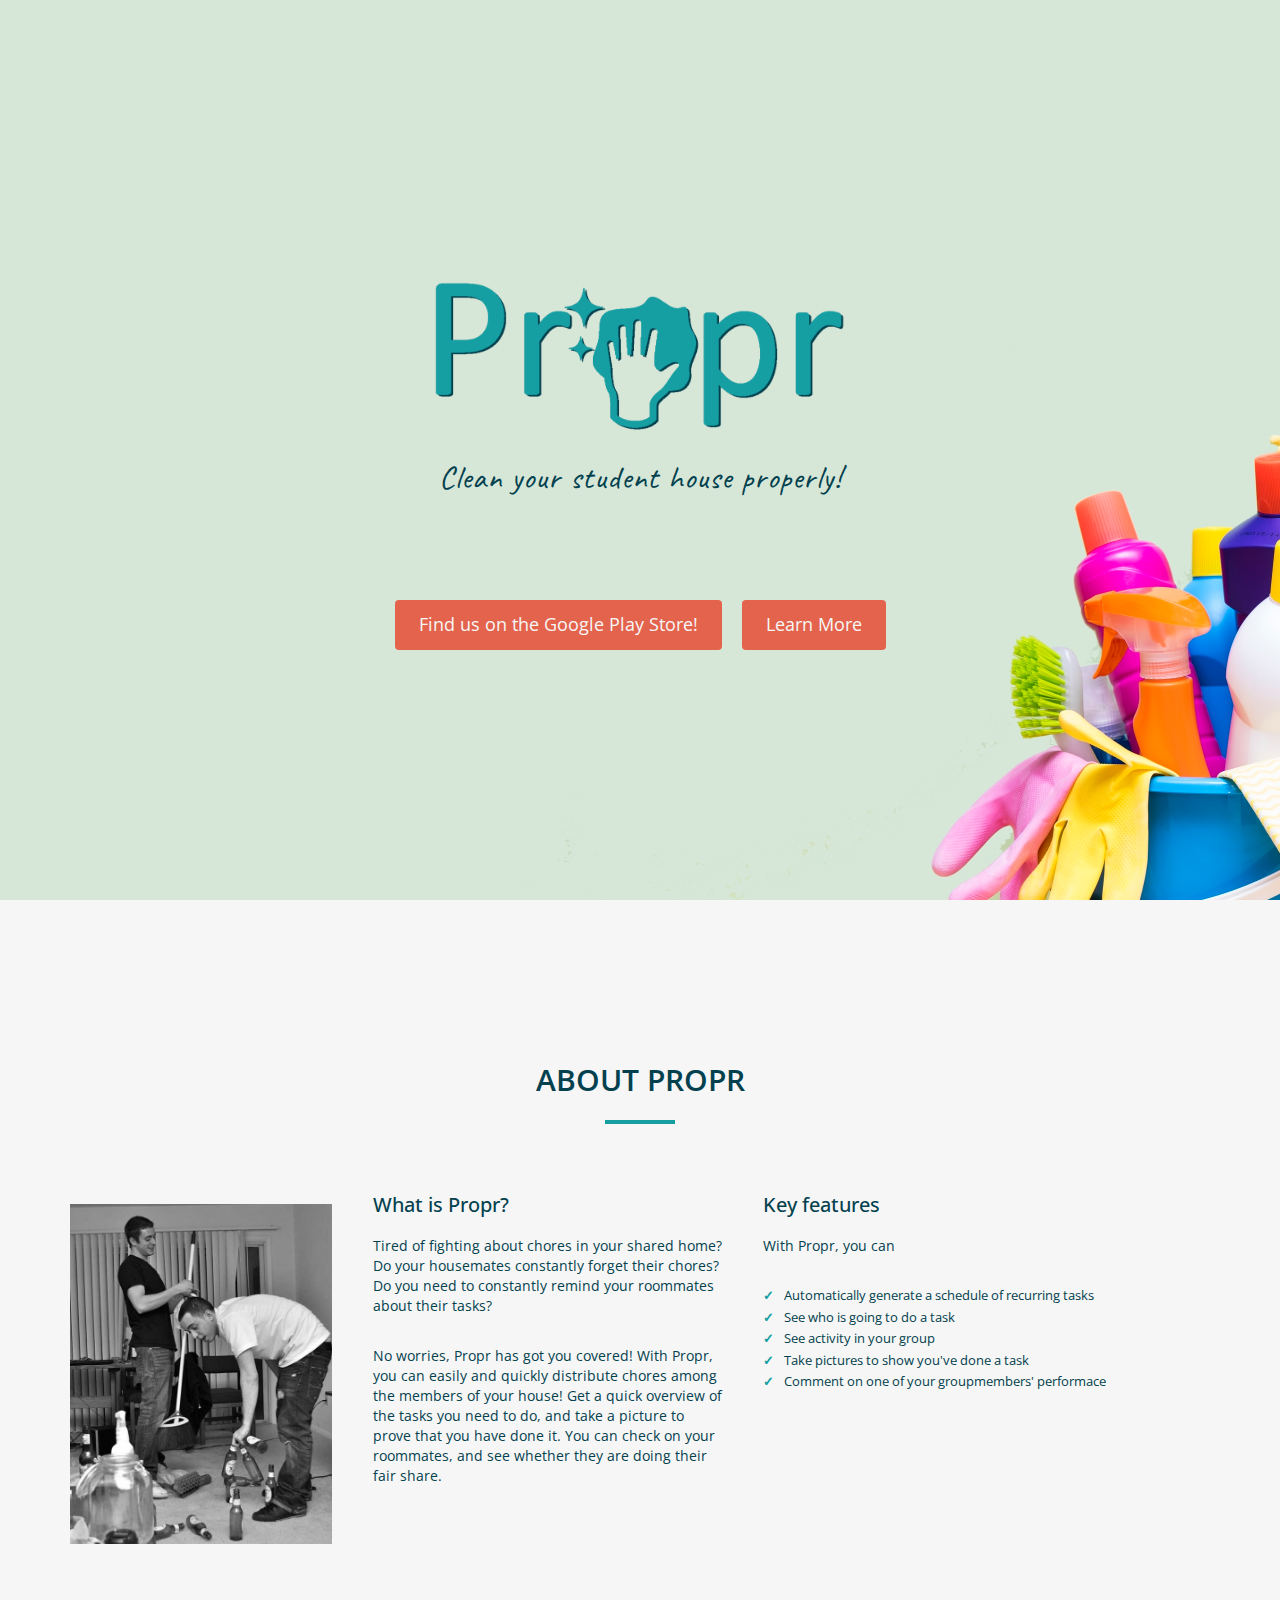
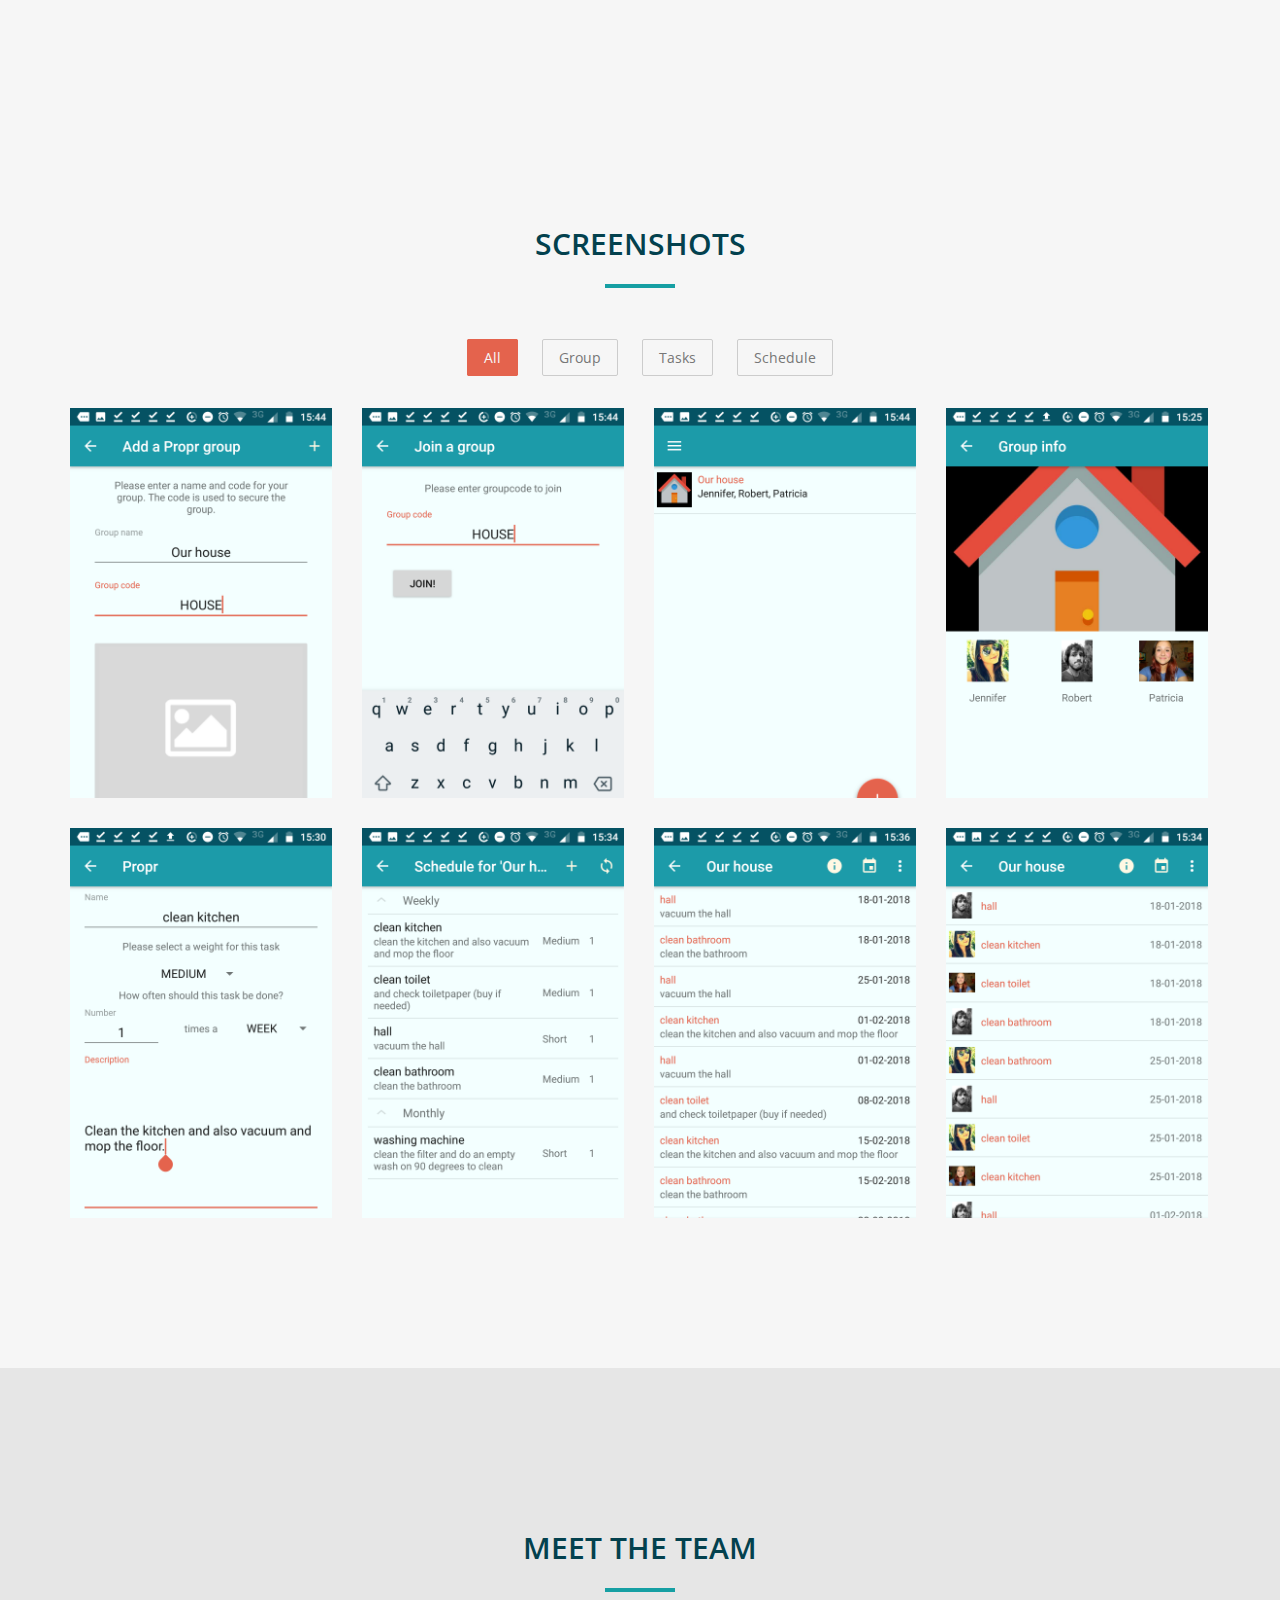
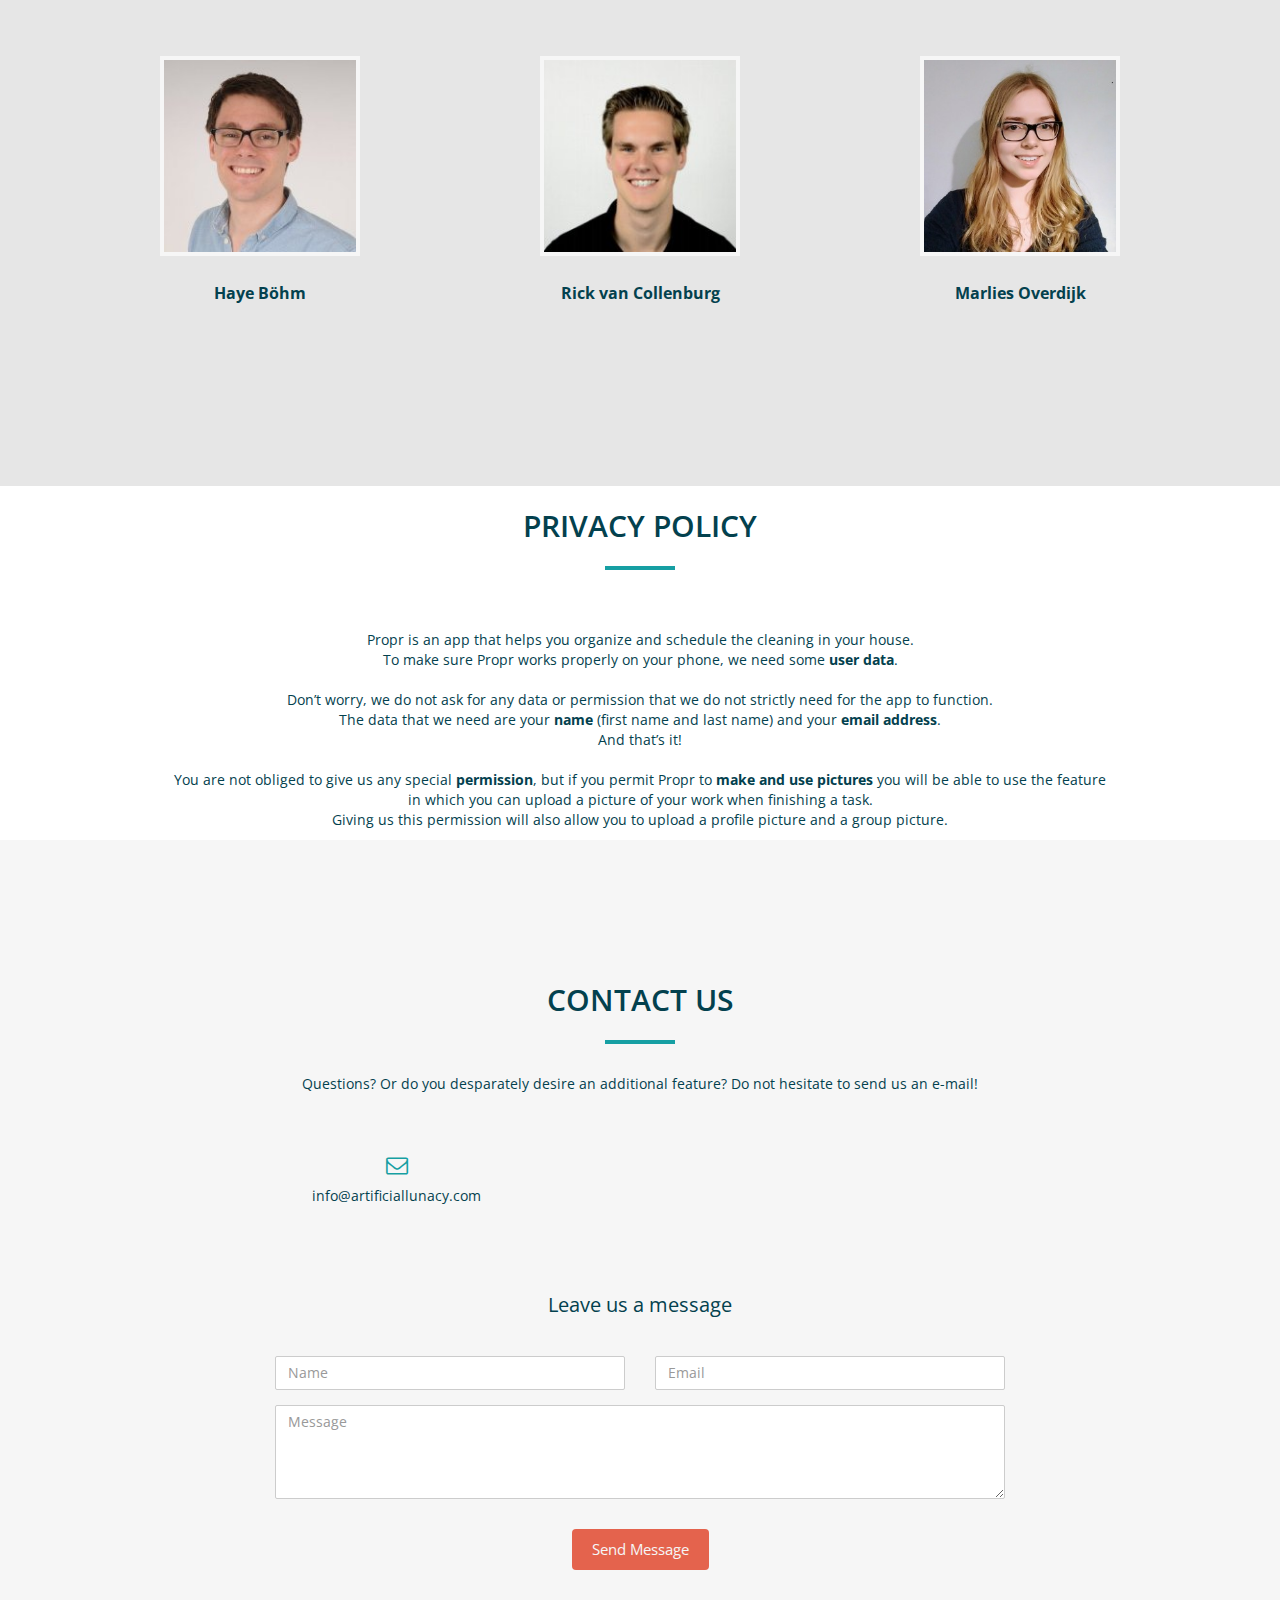
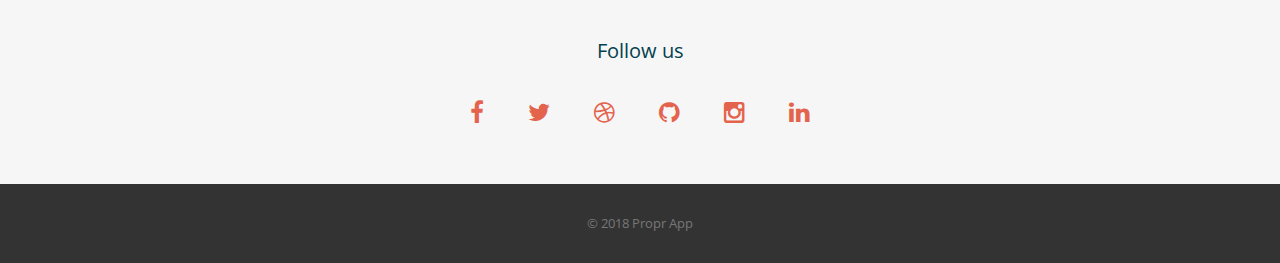
==== index.html @ c25690a9 "Fix button" ====
<!DOCTYPE html>
<html lang="en">
<head>
<meta charset="utf-8">
<meta name="viewport" content="width=device-width, initial-scale=1">
<title>Propr</title>
<meta name="description" content="">
<meta name="author" content="">

<!-- Bootstrap -->
<link rel="stylesheet" type="text/css"  href="css/bootstrap.css">
<link rel="stylesheet" type="text/css" href="fonts/font-awesome/css/font-awesome.css">

<!-- Stylesheet
    ================================================== -->
<link rel="stylesheet" type="text/css"  href="css/style.css">
<link rel="stylesheet" type="text/css" href="css/prettyPhoto.css">
<link href='https://fonts.googleapis.com/css?family=Caveat' rel='stylesheet'>
<link href='http://fonts.googleapis.com/css?family=Open+Sans:400,700,800,600,300' rel='stylesheet' type='text/css'>
<script type="text/javascript" src="js/modernizr.custom.js"></script>
    <link rel="icon" href="img/icon.png">

<!-- HTML5 shim and Respond.js for IE8 support of HTML5 elements and media queries -->
<!-- WARNING: Respond.js doesn't work if you view the page via file:// -->
<!--[if lt IE 9]>
      <script src="https://oss.maxcdn.com/html5shiv/3.7.2/html5shiv.min.js"></script>
      <script src="https://oss.maxcdn.com/respond/1.4.2/respond.min.js"></script>
    <![endif]-->
</head>
<body id="page-top" data-spy="scroll" data-target=".navbar-fixed-top">
<div id="preloader">
  <div id="status"> <img src="img/preloader.gif" height="64" width="64" alt=""> </div>
</div>
<!-- Navigation -->
<nav class="navbar navbar-custom navbar-fixed-top" role="navigation">
  <div class="container">
    <div class="navbar-header">
      <button type="button" class="navbar-toggle" data-toggle="collapse" data-target=".navbar-main-collapse"> <i class="fa fa-bars"></i> </button>
      <a class="navbar-brand page-scroll" href="#page-top"> <i class="fa fa-paper-plane-o"></i> Propr</a> </div>

    <!-- Collect the nav links, forms, and other content for toggling -->
    <div class="collapse navbar-collapse navbar-right navbar-main-collapse">
      <ul class="nav navbar-nav">
        <!-- Hidden li included to remove active class from about link when scrolled up past about section -->
        <li class="hidden"> <a href="#page-top"></a> </li>
        <li> <a class="page-scroll" href="#about">About</a> </li>
        <li> <a class="page-scroll" href="#services">Features</a> </li>
        <li> <a class="page-scroll" href="#works">Screenshots</a> </li>
        <li> <a class="page-scroll" href="#team">Team</a> </li>
        <li> <a class="page-scroll" href="#testimonials">Privacy Policy</a> </li>
        <li> <a class="page-scroll" href="#contact">Contact</a> </li>
      </ul>
    </div>
    <!-- /.navbar-collapse -->
  </div>
  <!-- /.container -->
</nav>

<!-- Header -->
<div id="intro">
  <div class="intro-body">
    <div class="container">
      <div class="logo"><img src="img/logo.png" class="img-responsive"></div>
      <div class="row">
        <div class="col-md-10 col-md-offset-1">
        <!--<h1>We are <span class="brand-heading">Propr</span></h1> -->
          <p class="intro-text">Clean your student house properly!</p>
          <a href="https://play.google.com/store/apps/details?id=giphouse.nl.proprapp" class="btn btn-default">Find us on the Google Play Store!</a>
          <a href="#about" class="btn btn-default page-scroll">Learn More</a> 
          </div>
      </div>
    </div>
  </div>
</div>
<!-- About Section -->
<div id="about">
  <div class="container">
    <div class="section-title text-center center">
      <h2>About Propr</h2>
      <hr>
    </div>
    <div class="row">
      <div class="col-md-3"><img src="img/about.png" class="img-responsive"></div>
      <div class="col-md-4">
        <div class="about-text">
          <h4>What is Propr?</h4>
          <p>Tired of fighting about chores in your shared home? Do your housemates constantly forget their chores?  Do you need to constantly remind your roommates about their tasks?
          <p>No worries, Propr has got you covered! With Propr, you can easily and quickly distribute chores among the members of your house! Get a quick overview of the tasks you need to do, and take a picture to prove that you have done it.  You can check on your roommates, and see whether they are doing their fair share.</p></p>
        </div>
      </div>
      <div class="col-md-4">
        <div class="about-text">
          <h4>Key features</h4>
          <p>With Propr, you can</p>
          <ul>
            <li>Automatically generate a schedule of recurring tasks</li>
            <li>See who is going to do a task</li>
            <li>See activity in your group</li>
            <li>Take pictures to show you've done a task</li>
            <li>Comment on one of your groupmembers' performace</li>
          </ul>
        </div>
      </div>
    </div>
  </div>
</div>

<!-- Services Section -->
<!--div id="services" class="text-center">
  <div class="container">
    <div class="section-title center">
      <h2>Features</h2>
      <hr>
    </div>
    <div class="space"></div>
  </div>
</div-->

<!-- Portfolio Section -->
<div id="works">
  <div class="container"> <!-- Container -->
    <div class="section-title text-center center">
      <h2>Screenshots</h2>
      <hr>
      <div class="clearfix"></div>
    </div>
    <div class="categories">
      <ul class="cat">
        <li>
          <ol class="type">
            <li><a href="#" data-filter="*" class="active">All</a></li>
            <li><a href="#" data-filter=".group">Group</a></li>
            <li><a href="#" data-filter=".tasks">Tasks</a></li>
            <li><a href="#" data-filter=".schedule">Schedule</a></li>
          </ol>
        </li>
      </ul>
      <div class="clearfix"></div>
    </div>
    <div class="row">
      <div class="portfolio-items">
        <div class="col-xs-6 col-sm-6 col-md-3 col-lg-3 group">
          <div class="portfolio-item">
            <div class="hover-bg"> <a href="img/screenshots/screenshot_addgroup.png" title="Add group" rel="prettyPhoto">
              <div class="hover-text">
                <h4>Add group</h4>
                <p>With the code you can invite others to join.</p>
              </div>
              <img src="img/screenshots/screenshot_addgroup.png" class="img-responsive" alt="Add group"> </a> </div>
          </div>
        </div>

        <div class="col-xs-6 col-sm-6 col-md-3 col-lg-3 group">
          <div class="portfolio-item">
            <div class="hover-bg"> <a href="img/screenshots/screenshot_joingroup.png" title="Join group" rel="prettyPhoto">
              <div class="hover-text">
                <h4>Join group</h4>
                <p>Join a group by filling in the proper code.</p>
              </div>
              <img src="img/screenshots/screenshot_joingroup.png" class="img-responsive" alt="Join group"> </a> </div>
          </div>
        </div>

        <div class="col-xs-6 col-sm-6 col-md-3 col-lg-3 group">
          <div class="portfolio-item">
            <div class="hover-bg"> <a href="img/screenshots/screenshot_groups.png" title="My groups" rel="prettyPhoto">
              <div class="hover-text">
                <h4>My groups</h4>
                <p>An overview of the groups you are in. </p>
              </div>
              <img src="img/screenshots/screenshot_groups.png" class="img-responsive" alt="Project Title"> </a> </div>
          </div>
        </div>

        <div class="col-xs-6 col-sm-6 col-md-3 col-lg-3 group">
          <div class="portfolio-item">
            <div class="hover-bg"> <a href="img/screenshots/screenshot_groupinfo.png" title="Group info" rel="prettyPhoto">
              <div class="hover-text">
                <h4>Group info</h4>
                <p>An overview of the group members.</p>
              </div>
              <img src="img/screenshots/screenshot_groupinfo.png" class="img-responsive" alt="Project Title"> </a> </div>
          </div>
        </div>

        <div class="col-xs-6 col-sm-6 col-md-3 col-lg-3 tasks">
          <div class="portfolio-item">
            <div class="hover-bg"> <a href="img/screenshots/screenshot_addtask.png" title="Add tasks" rel="prettyPhoto">
              <div class="hover-text">
                <h4>Add tasks</h4>
                <p>Add tasks to the group</p>
              </div>
              <img src="img/screenshots/screenshot_addtask.png" class="img-responsive" alt="Add tasks"> </a> </div>
          </div>
        </div>

        <div class="col-xs-6 col-sm-6 col-md-3 col-lg-3 tasks">
          <div class="portfolio-item">
            <div class="hover-bg"> <a href="img/screenshots/screenshot_taskdefinitions.png" title="Task definitions" rel="prettyPhoto">
              <div class="hover-text">
                <h4>Task definitions</h4>
                <p>An overview of the tasks mapped by frequency.</p>
              </div>
              <img src="img/screenshots/screenshot_taskdefinitions.png" class="img-responsive" alt="Task definitions"> </a> </div>
          </div>
        </div>

        <div class="col-xs-6 col-sm-6 col-md-3 col-lg-3 schedule">
          <div class="portfolio-item">
            <div class="hover-bg"> <a href="img/screenshots/screenshot_myschedule.png" title="My tasks" rel="prettyPhoto">
              <div class="hover-text">
                <h4>My tasks</h4>
                <p>An overview of the tasks scheduled for you.</p>
              </div>
              <img src="img/screenshots/screenshot_myschedule.png" class="img-responsive" alt="My tasks"> </a> </div>
          </div>
        </div>

        <div class="col-xs-6 col-sm-6 col-md-3 col-lg-3 schedule">
          <div class="portfolio-item">
            <div class="hover-bg"> <a href="img/screenshots/screenshot_schedule.png" title="Schedule" rel="prettyPhoto">
              <div class="hover-text">
                <h4>Schedule</h4>
                <p>All tasks scheduled for this group.</p>
              </div>
              <img src="img/screenshots/screenshot_schedule.png" class="img-responsive" alt="Schedule"> </a> </div>
          </div>
        </div>
      </div>
    </div>
  </div>
</div>
<!-- Team Section -->
<div id="team" class="text-center">
  <div class="container">
    <div class="section-title center">
      <h2>Meet the team</h2>
      <hr>
    </div>
    <div id="row">
      <div class="col-xs-7 col-md-4 col-sm-7">
        <div class="thumbnail"> <img src="img/team/haye.jpg" alt="..." class="img-thumbnail team-img">
          <div class="caption">
            <h3>Haye Böhm</h3>
          </div>
        </div>
      </div>
      <div class="col-xs-7 col-md-4 col-sm-7">
        <div class="thumbnail"> <img src="img/team/rick.jpg" alt="..." class="img-thumbnail team-img">
          <div class="caption">
            <h3>Rick van Collenburg</h3>
          </div>
        </div>
      </div>
      <div class="col-xs-7 col-md-4 col-sm-7">
        <div class="thumbnail"> <img src="img/team/marlies.jpg" alt="..." class="img-thumbnail team-img">
          <div class="caption">
            <h3>Marlies Overdijk</h3>
          </div>
        </div>
      </div>
    </div>
  </div>
</div>
<!-- Testimonials Section -->
<div id="privacy_statement" class="text-center">
  <div class="container">
    <div class="section-title center">
      <h2>Privacy Policy</h2>
      <hr>
    </div>
    <div class="row">
      <div class="col-md-10 col-md-offset-1">
        <div class="row testimonials">
          <div class="col-sm-12">
            <p>Propr is an app that helps you organize and schedule the cleaning in your house.<br>
            To make sure Propr works properly on your phone, we need some <b>user data</b>.<br>
            <br>
            Don’t worry, we do not ask for any data or permission that we do not strictly need for the app to function.<br>
            The data that we need are your <b>name</b> (first name and last name) and your <b>email address</b>.<br>
            And that’s it!<br>
            <br>
            You are not obliged to give us any special <b>permission</b>, but if you permit Propr to <b>make and use pictures</b> you will be able to use the feature in which you can upload a picture of your work when finishing a task.<br>
            Giving us this permission will also allow you to upload a profile picture and a group picture.
            </p>
          </div>
        </div>
      </div>
    </div>
  </div>
</div>

<!-- Contact Section -->
<div id="contact" class="text-center">
  <div class="container">
    <div class="section-title center">
      <h2>Contact us</h2>
      <hr>
      <p>Questions? Or do you desparately desire an additional feature? Do not hesitate to send us an e-mail!</p>
    </div>
    <div class="col-md-8 col-md-offset-2">
      <!--div class="col-md-4">
        <div class="contact-item"> <i class="fa fa-map-marker fa-2x"></i>
          <p>4321 California St,<br>
            San Francisco, CA 12345</p>
        </div>
      </div-->
      <div class="col-md-4">
        <div class="contact-item"> <i class="fa fa-envelope-o fa-2x"></i>
          <p>info@artificiallunacy.com</p>
        </div>
      </div>
      <!--div class="col-md-4">
        <div class="contact-item"> <i class="fa fa-phone fa-2x"></i>
          <p> +1 123 456 1234<br>
            +1 321 456 1234</p>
        </div>
      </div-->
      <div class="clearfix"></div>
    </div>
    <div class="col-md-8 col-md-offset-2">
      <h3>Leave us a message</h3>
      <form name="sentMessage" id="contactForm" novalidate>
        <div class="row">
          <div class="col-md-6">
            <div class="form-group">
              <input type="text" id="name" class="form-control" placeholder="Name" required="required">
              <p class="help-block text-danger"></p>
            </div>
          </div>
          <div class="col-md-6">
            <div class="form-group">
              <input type="email" id="email" class="form-control" placeholder="Email" required="required">
              <p class="help-block text-danger"></p>
            </div>
          </div>
        </div>
        <div class="form-group">
          <textarea name="message" id="message" class="form-control" rows="4" placeholder="Message" required></textarea>
          <p class="help-block text-danger"></p>
        </div>
        <div id="success"></div>
        <button type="submit" class="btn btn-default">Send Message</button>
      </form>
      <div class="social">
        <h3>Follow us</h3>
        <ul>
          <li><a href="#"><i class="fa fa-facebook"></i></a></li>
          <li><a href="#"><i class="fa fa-twitter"></i></a></li>
          <li><a href="#"><i class="fa fa-dribbble"></i></a></li>
          <li><a href="#"><i class="fa fa-github"></i></a></li>
          <li><a href="#"><i class="fa fa-instagram"></i></a></li>
          <li><a href="#"><i class="fa fa-linkedin"></i></a></li>
        </ul>
      </div>
    </div>
  </div>
</div>
<div id="footer">
  <div class="container">
    <p>&copy; 2018 Propr App</p>
  </div>
</div>

<!-- jQuery (necessary for Bootstrap's JavaScript plugins) -->
<script type="text/javascript" src="js/jquery.1.11.1.js"></script>
<!-- Include all compiled plugins (below), or include individual files as needed -->
<script type="text/javascript" src="js/bootstrap.js"></script>
<script type="text/javascript" src="js/SmoothScroll.js"></script>
<script type="text/javascript" src="js/jquery.prettyPhoto.js"></script>
<script type="text/javascript" src="js/jquery.isotope.js"></script>
<script type="text/javascript" src="js/jquery.parallax.js"></script>
<script type="text/javascript" src="js/jqBootstrapValidation.js"></script>
<script type="text/javascript" src="js/contact_me.js"></script>

<!-- Javascripts
    ================================================== -->
<script type="text/javascript" src="js/main.js"></script>
</body>
</html>
---- css/style.css ----
body, html {
	font-family: 'Open Sans', sans-serif;
	text-rendering: optimizeLegibility !important;
	-webkit-font-smoothing: antialiased !important;
	color: #03414E;
	width: 100% !important;
	height: 100% !important;
}
h1 {
	font-weight: 700;
}
h1 strong {
	font-weight: 900;
}
h2 {
	text-transform: uppercase;
	line-height: 20px;
	font-weight: 600;
	margin: 0;
	color: #03414E;
}
h3 {
	font-size: 16px;
	font-weight: 700;
	color: #03414E;
}
h4 {
	font-weight: 500;
	color: #03414E;
}
h5 {
	text-transform: uppercase;
	font-weight: 700;
	line-height: 20px;
}
p {
	font-size: 14px;
}
p.bold {
	font-weight: bold;
	color:  #E75926;
}
a {
	color: #754747;
}
a:hover, a:focus {
	text-decoration: none;
	color: #F4D03F;
}
ul, ol {
	list-style: none;
}
.clearfix:after {
	visibility: hidden;
	display: block;
	font-size: 0;
	content: " ";
	clear: both;
	height: 0;
}
.clearfix {
	display: inline-block;
}
* html .clearfix {
	height: 1%;
}
.clearfix {
	display: block;
}
.logo{
	margin: auto;
	width: 40%;
}
#preloader {
	position: fixed;
	top: 0;
	left: 0;
	right: 0;
	bottom: 0;
	background: #ddd;
	z-index: 99999;
	height: 100%;
}
#status {
	position: absolute;
	left: 50%;
	top: 50%;
	width: 64px;
	height: 64px;
	margin: -32px 0 0 -32px;
	padding: 0;
}
ul, ol {
	padding: 0;
	webkit-padding: 0;
	moz-padding: 0;
}
hr {
	height: 4px;
	width: 70px;
	text-align: center;
	position: relative;
	background: #169FA3;
	margin: 0 auto;
	margin-bottom: 30px;
	border: 0;
}
/* Navigation */
.navbar-custom {
	padding: 0;
	border-bottom: 0;
	letter-spacing: 1px;
	background: #E4634D;
	text-transform: uppercase;
}
.navbar-custom .navbar-brand {
	font-weight: 600;
}
.navbar-custom .navbar-brand i.fa {
	color: #169FA3;
}
.navbar-custom .navbar-brand:focus {
	outline: 0;
}
.navbar-custom .navbar-toggle {
	color: #eee;
	font-size: 18px;
	border-radius: 2px;
	padding: 0 4px;
}
.navbar-custom .navbar-toggle:hover, .navbar-custom .navbar-toggle:focus {
	background-color: #169FA3;
	color: #ffffff;
}
.navbar-custom .navbar-brand .navbar-toggle:focus, .navbar-custom .navbar-brand .navbar-toggle:active {
	outline: 0;
}
.navbar-custom a {
	color: #fff;
}
.navbar-custom .nav li a {
	-webkit-transition: background .3s ease-in-out;
	-moz-transition: background .3s ease-in-out;
	transition: background .3s ease-in-out;
}
.navbar-custom .nav li a:hover {
	outline: 0;
	color: #169FA3;
	background-color: transparent;
}
.navbar-custom .nav li a:focus, .navbar-custom .nav li a:active {
	outline: 0;
	background-color: transparent;
	color: #169FA3;
}
.navbar-custom .nav li.active {
	outline: 0;
}
.navbar-custom .nav li.active a {
	background-color: rgba(255,255,255,.3);
}
.navbar-custom .nav li.active a:hover {
	color: #fff;
}
/* Home Section */
#intro {
	display: table;
	width: 100%;
	height: auto;
	padding: 100px 0;
	text-align: center;
	color: #03414E;
	background: url(../img/intro-bg.jpg) no-repeat center center fixed;
	background-color: #000;
	-webkit-background-size: cover;
	-moz-background-size: cover;
	background-size: cover;
	-o-background-size: cover;
}

#intro .intro-body {
	display: table-cell;
	vertical-align: middle;
}
#intro .intro-body H1 {
	font-size: 76px;
	font-weight: 700;
	color: #03414E;
	text-transform: uppercase;
}
#intro .intro-body .brand-heading {
	color: #169FA3;
	text-shadow: 0 4px #03414E;	/* shadow proper A13E1A*/
}
#intro .intro-body .intro-text {
	font-size: 18px;
}

@media(min-width:768px) {
#intro {
	height: 100%;
	padding: 0;
}
#intro .intro-body .intro-text {
	font-family: 'Caveat';
	font-size: 32px;
	letter-spacing: 1px;
	margin-bottom: 100px;
	color: #03414E; /* slogan */
}
}
.btn-default {
	color: #f6f6f6;
	background: #E4634D;
	border: 0;
	padding: 12px 24px;
	margin: 0 8px;
	font-size: 18px;
	transition: all 0.5s;
}
.btn-default:hover, .btn-default:focus, .btn-default.focus, .btn-default:active, .btn-default.active {
	color: #f6f6f6;
	background-color: #a13e1a;
}
.section-title.center {
	padding: 30px 0;
}
.section-title h2, .section-title.center h2 {
	margin-bottom: 30px;
}
/* About Section */
#about {
	padding: 140px 0;
	background: #f6f6f6;
}
#about .about-text {
	margin-left: 10px;
}
#about H4 {
	font-size: 20px;
}
#about li {
	margin-bottom: 3px;
	list-style: none;
	padding: 0;
	font-size: 13px;
}
#about li:before {
	content: "✓";
	font-weight: 600;
	padding-right: 10px;
	color: #169FA3;
}
#about i.fa {
	float: left;
	display: block;
	margin-right: 15px;
	color: #fff;
	font-size: 44px;
	text-shadow: 0 0 1px #666;
}
#about img {
	margin-top: 20px;
}
#about p {
	margin-top: 20px;
	margin-bottom: 30px;
}
/* Services Section */
#services {
	padding: 140px 0;
	background: url(../img/services-bg.png);
	background-size: cover;
	background-attachment: fixed;
}
#services .service {
	padding: 20px 10px;
}
#services h2 {
	color: #03414E;
}
#services h3 {
	font-size: 20px;
	font-weight: 600;
	color: #03414E;
}
#services p {
	color: #03414E;
}
.space {
	margin-top: 40px;
}
#services i.fa {
	font-size: 36px;
	color: #169FA3;
	transition: all 0.5s;
}
/* Gallery Section */
#works {
	padding: 120px 0;
	background: #f6f6f6;
}
.categories {
	padding-bottom: 30px;
	text-align: center;
}
ul.cat li {
	display: inline-block;
}
ol.type li {
	display: inline-block;
	margin-left: 20px;
}
ol.type li a {
	color: #777;
	padding: 8px 16px;
	border: 1px solid #ccc;
	border-radius: 2px;
}
ol.type li a.active {
	color: #f6f6f6;
	border: 1px solid #E4634D;
	background: #E4634D;
}
ol.type li a:hover {
	color: #f6f6f6;
	border: 1px solid #E4634D;
	background: #E4634D;
}
.isotope-item {
	z-index: 2
}
.isotope-hidden.isotope-item {
	z-index: 1
}
.isotope, .isotope .isotope-item {
	/* change duration value to whatever you like */
	-webkit-transition-duration: 0.8s;
	-moz-transition-duration: 0.8s;
	transition-duration: 0.8s;
}
.isotope-item {
	margin-right: -1px;
	-webkit-backface-visibility: hidden;
	backface-visibility: hidden;
}
.isotope {
	-webkit-backface-visibility: hidden;
	backface-visibility: hidden;
	-webkit-transition-property: height, width;
	-moz-transition-property: height, width;
	transition-property: height, width;
}
.isotope .isotope-item {
	-webkit-backface-visibility: hidden;
	backface-visibility: hidden;
	-webkit-transition-property: -webkit-transform, opacity;
	-moz-transition-property: -moz-transform, opacity;
	transition-property: transform, opacity;
}
.portfolio-item {
	margin-bottom: 30px;
}
.portfolio-item .hover-bg {
	max-height: 390px;
	overflow: hidden;
	position: relative;
}
.hover-bg .hover-text {
	position: absolute;
	text-align: center;
	margin: 0 auto;
	color: rgba(255,255,255,0.6);
	background: rgba(0, 0, 0, 0.66);
	padding: 25% 0;
	height: 100%;
	width: 100%;
	opacity: 0;
	transition: all 0.5s;
}
.hover-bg .hover-text>h4 {
	opacity: 0;
	-webkit-transform: translateY(100%);
	transform: translateY(100%);
	transition: all 0.3s;
	color: #f6f6f6;
}
.hover-bg:hover .hover-text>h4 {
	opacity: 1;
	-webkit-backface-visibility: hidden;
	-webkit-transform: translateY(0);
	transform: translateY(0);
}
.hover-bg .hover-text>p {
	opacity: 0;
	-webkit-transform: translateY(100%);
	transform: translateY(100%);
	transition: all 0.3s;
}
.hover-bg:hover .hover-text>p {
	opacity: 1;
	-webkit-backface-visibility: hidden;
	-webkit-transform: translateY(0);
	transform: translateY(0);
}
.hover-bg .hover-text>i {
	opacity: 0;
	-webkit-transform: translateY(0);
	transform: translateY(0);
	transition: all 0.3s;
}
.hover-bg:hover .hover-text>i {
	opacity: 1;
	-webkit-backface-visibility: hidden;
	-webkit-transform: translateY(100%);
	transform: translateY(100%);
}
.hover-bg:hover .hover-text {
	opacity: 1;
}
#works i.fa {
	font-size: 20px;
	padding: 5px;
	color: #F4D03F;
}
/* Team Section */
#team {
	padding: 140px 0;
	background: #e6e6e6;
}
img.img-thumbnail.team-img {
	width: 200px;
	height: 200px;
	border: 0;
	border-radius: 0;
	background-color: #f6f6f6;
}
#team .thumbnail {
	background: transparent;
	border: 0;
}
#team .thumbnail .caption {
	padding: 9px;
	color: #777;
}
/* Testimonials Section */
#testimonials {
	background: url(../img/testimonials-bg.jpg);
	background-size: cover;
	background-attachment: fixed;
	color: #ddd;
	padding: 140px 0;
}
#testimonials h2 {
	color: #f6f6f6;
}
#testimonials blockquote {
	position: relative;
	margin-top: 20px;
	border: 0;
	text-align: center;
	color: rgba(255,255,255,0.8);
}
#testimonials i {
	font-size: 24px;
	color: rgba(255,255,255,0.3);
	margin-bottom: 14px;
}
#testimonials .clients-name {
	display: inline-block;
	border-top: 1px solid rgba(255,255,255,0.3);
	padding: 20px 0;
	margin-top: 10px;
}
/* Contact Section */
#contact {
	padding: 120px 0 40px 0;
	background: #f6f6f6;
}
#contact .contact-item {
	padding: 10px;
	margin: 10px;
	height: 100px;
	border-radius: 4px;
}
#contact h3 {
	font-size: 20px;
	font-weight: 400;
	margin-top: 40px;
}
#contact form {
	padding: 30px 0;
}
#contact i.fa {
	font-size: 22px;
	color: #169FA3;
	margin-bottom: 10px;
}
#contact .text-danger {
	color: #ff3333;
	text-align: left;
}
label {
	font-size: 12px;
	font-weight: 400;
	font-family: 'Open Sans', sans-serif;
	float: left;
}
#contact .form-control {
	display: block;
	width: 100%;
	padding: 6px 12px;
	font-size: 14px;
	line-height: 1.42857143;
	color: #555;
	background-color: #fff;
	background-image: none;
	border: 1px solid #ccc;
	border-radius: 2px;
	-webkit-box-shadow: none;
	box-shadow: none;
	-webkit-transition: none;
	-o-transition: none;
	transition: none;
}
#contact .form-control:focus {
	border-color: inherit;
	outline: 0;
	-webkit-box-shadow: transparent;
	box-shadow: transparent;
}
#contact .btn-default {
	background: #E4634D;
	border: 0;
	border-radius: 4px;
	padding: 10px 20px;
	color: #f6f6f6;
	margin-top: 15px;
	font-size: 15px;
}
#contact .btn-default:hover, #contact .btn-default:focus {
	color: #f6f6f6;
	background: #a13e1a;
}
.btn:active, .btn.active {
	background-image: none;
	outline: 0;
	-webkit-box-shadow: none;
	box-shadow: none;
}
a:focus, .btn:focus, .btn:active:focus, .btn.active:focus, .btn.focus, .btn:active.focus, .btn.active.focus {
	outline: none;
	outline-offset: none;
}
#contact .social ul {
	margin-top: 30px;
}
#contact .social ul li {
	display: inline-block;
	margin: 0 20px;
}
#contact .social i.fa {
	font-size: 24px;
	padding-top: 8px;
	color: #E4634D;
	border-radius: 4px;
	transition: all 0.3s;
}
#contact .social i.fa:hover {
	color: #a13e1a;
}
/* Footer Section*/
#footer {
	background: #333;
	color: #777;
	padding: 20px 0;
	text-align: center;
}
#footer a {
	color: #999999;
}
#footer a:hover, a:focus {
	color: #169FA3;
}
#footer p {
	font-size: 13px;
	margin-top: 10px;
}

@media (max-width: 768px) {
.hover-bg .hover-text {
	padding: 20%;
}
}

@media (max-width: 640px) {
#intro .intro-body H1 {
	font-size: 5em;
}
}
---- css/prettyPhoto.css ----
div.pp_default .pp_top,div.pp_default .pp_top .pp_middle,div.pp_default .pp_top .pp_left,div.pp_default .pp_top .pp_right,div.pp_default .pp_bottom,div.pp_default .pp_bottom .pp_left,div.pp_default .pp_bottom .pp_middle,div.pp_default .pp_bottom .pp_right{height:13px}
div.pp_default .pp_top .pp_left{background:url(../img/prettyPhoto/default/sprite.png) -78px -93px no-repeat}
div.pp_default .pp_top .pp_middle{background:url(../img/prettyPhoto/default/sprite_x.png) top left repeat-x}
div.pp_default .pp_top .pp_right{background:url(../img/prettyPhoto/default/sprite.png) -112px -93px no-repeat}
div.pp_default .pp_content .ppt{color:#f8f8f8}
div.pp_default .pp_content_container .pp_left{background:url(../img/prettyPhoto/default/sprite_y.png) -7px 0 repeat-y;padding-left:13px}
div.pp_default .pp_content_container .pp_right{background:url(../img/prettyPhoto/default/sprite_y.png) top right repeat-y;padding-right:13px}
div.pp_default .pp_next:hover{background:url(../img/prettyPhoto/default/sprite_next.png) center right no-repeat;cursor:pointer}
div.pp_default .pp_previous:hover{background:url(../img/prettyPhoto/default/sprite_prev.png) center left no-repeat;cursor:pointer}
div.pp_default .pp_expand{background:url(../img/prettyPhoto/default/sprite.png) 0 -29px no-repeat;cursor:pointer;width:28px;height:28px}
div.pp_default .pp_expand:hover{background:url(../img/prettyPhoto/default/sprite.png) 0 -56px no-repeat;cursor:pointer}
div.pp_default .pp_contract{background:url(../img/prettyPhoto/default/sprite.png) 0 -84px no-repeat;cursor:pointer;width:28px;height:28px}
div.pp_default .pp_contract:hover{background:url(../img/prettyPhoto/default/sprite.png) 0 -113px no-repeat;cursor:pointer}
div.pp_default .pp_close{width:30px;height:30px;background:url(../img/prettyPhoto/default/sprite.png) 2px 1px no-repeat;cursor:pointer}
div.pp_default .pp_gallery ul li a{background:url(../img/prettyPhoto/default/default_thumb.png) center center #f8f8f8;border:1px solid #aaa}
div.pp_default .pp_social{margin-top:7px}
div.pp_default .pp_gallery a.pp_arrow_previous,div.pp_default .pp_gallery a.pp_arrow_next{position:static;left:auto}
div.pp_default .pp_nav .pp_play,div.pp_default .pp_nav .pp_pause{background:url(../img/prettyPhoto/default/sprite.png) -51px 1px no-repeat;height:30px;width:30px}
div.pp_default .pp_nav .pp_pause{background-position:-51px -29px}
div.pp_default a.pp_arrow_previous,div.pp_default a.pp_arrow_next{background:url(../img/prettyPhoto/default/sprite.png) -31px -3px no-repeat;height:20px;width:20px;margin:4px 0 0}
div.pp_default a.pp_arrow_next{left:52px;background-position:-82px -3px}
div.pp_default .pp_content_container .pp_details{margin-top:5px}
div.pp_default .pp_nav{clear:none;height:30px;width:110px;position:relative}
div.pp_default .pp_nav .currentTextHolder{font-family:Georgia;font-style:italic;color:#999;font-size:11px;left:75px;line-height:25px;position:absolute;top:2px;margin:0;padding:0 0 0 10px}
div.pp_default .pp_close:hover,div.pp_default .pp_nav .pp_play:hover,div.pp_default .pp_nav .pp_pause:hover,div.pp_default .pp_arrow_next:hover,div.pp_default .pp_arrow_previous:hover{opacity:0.7}
div.pp_default .pp_description{font-size:13px;font-weight:500;line-height:14px;margin:5px 50px 5px 0}
div.pp_default .pp_bottom .pp_left{background:url(../img/prettyPhoto/default/sprite.png) -78px -127px no-repeat}
div.pp_default .pp_bottom .pp_middle{background:url(../img/prettyPhoto/default/sprite_x.png) bottom left repeat-x}
div.pp_default .pp_bottom .pp_right{background:url(../img/prettyPhoto/default/sprite.png) -112px -127px no-repeat}
div.pp_default .pp_loaderIcon{background:url(../img/prettyPhoto/default/loader.gif) center center no-repeat}
div.light_rounded .pp_top .pp_left{background:url(../img/prettyPhoto/light_rounded/sprite.png) -88px -53px no-repeat}
div.light_rounded .pp_top .pp_right{background:url(../img/prettyPhoto/light_rounded/sprite.png) -110px -53px no-repeat}
div.light_rounded .pp_next:hover{background:url(../img/prettyPhoto/light_rounded/btnNext.png) center right no-repeat;cursor:pointer}
div.light_rounded .pp_previous:hover{background:url(../img/prettyPhoto/light_rounded/btnPrevious.png) center left no-repeat;cursor:pointer}
div.light_rounded .pp_expand{background:url(../img/prettyPhoto/light_rounded/sprite.png) -31px -26px no-repeat;cursor:pointer}
div.light_rounded .pp_expand:hover{background:url(../img/prettyPhoto/light_rounded/sprite.png) -31px -47px no-repeat;cursor:pointer}
div.light_rounded .pp_contract{background:url(../img/prettyPhoto/light_rounded/sprite.png) 0 -26px no-repeat;cursor:pointer}
div.light_rounded .pp_contract:hover{background:url(../img/prettyPhoto/light_rounded/sprite.png) 0 -47px no-repeat;cursor:pointer}
div.light_rounded .pp_close{width:75px;height:22px;background:url(../img/prettyPhoto/light_rounded/sprite.png) -1px -1px no-repeat;cursor:pointer}
div.light_rounded .pp_nav .pp_play{background:url(../img/prettyPhoto/light_rounded/sprite.png) -1px -100px no-repeat;height:15px;width:14px}
div.light_rounded .pp_nav .pp_pause{background:url(../img/prettyPhoto/light_rounded/sprite.png) -24px -100px no-repeat;height:15px;width:14px}
div.light_rounded .pp_arrow_previous{background:url(../img/prettyPhoto/light_rounded/sprite.png) 0 -71px no-repeat}
div.light_rounded .pp_arrow_next{background:url(../img/prettyPhoto/light_rounded/sprite.png) -22px -71px no-repeat}
div.light_rounded .pp_bottom .pp_left{background:url(../img/prettyPhoto/light_rounded/sprite.png) -88px -80px no-repeat}
div.light_rounded .pp_bottom .pp_right{background:url(../img/prettyPhoto/light_rounded/sprite.png) -110px -80px no-repeat}
div.dark_rounded .pp_top .pp_left{background:url(../img/prettyPhoto/dark_rounded/sprite.png) -88px -53px no-repeat}
div.dark_rounded .pp_top .pp_right{background:url(../img/prettyPhoto/dark_rounded/sprite.png) -110px -53px no-repeat}
div.dark_rounded .pp_content_container .pp_left{background:url(../img/prettyPhoto/dark_rounded/contentPattern.png) top left repeat-y}
div.dark_rounded .pp_content_container .pp_right{background:url(../img/prettyPhoto/dark_rounded/contentPattern.png) top right repeat-y}
div.dark_rounded .pp_next:hover{background:url(../img/prettyPhoto/dark_rounded/btnNext.png) center right no-repeat;cursor:pointer}
div.dark_rounded .pp_previous:hover{background:url(../img/prettyPhoto/dark_rounded/btnPrevious.png) center left no-repeat;cursor:pointer}
div.dark_rounded .pp_expand{background:url(../img/prettyPhoto/dark_rounded/sprite.png) -31px -26px no-repeat;cursor:pointer}
div.dark_rounded .pp_expand:hover{background:url(../img/prettyPhoto/dark_rounded/sprite.png) -31px -47px no-repeat;cursor:pointer}
div.dark_rounded .pp_contract{background:url(../img/prettyPhoto/dark_rounded/sprite.png) 0 -26px no-repeat;cursor:pointer}
div.dark_rounded .pp_contract:hover{background:url(../img/prettyPhoto/dark_rounded/sprite.png) 0 -47px no-repeat;cursor:pointer}
div.dark_rounded .pp_close{width:75px;height:22px;background:url(../img/prettyPhoto/dark_rounded/sprite.png) -1px -1px no-repeat;cursor:pointer}
div.dark_rounded .pp_description{margin-right:85px;color:#fff}
div.dark_rounded .pp_nav .pp_play{background:url(../img/prettyPhoto/dark_rounded/sprite.png) -1px -100px no-repeat;height:15px;width:14px}
div.dark_rounded .pp_nav .pp_pause{background:url(../img/prettyPhoto/dark_rounded/sprite.png) -24px -100px no-repeat;height:15px;width:14px}
div.dark_rounded .pp_arrow_previous{background:url(../img/prettyPhoto/dark_rounded/sprite.png) 0 -71px no-repeat}
div.dark_rounded .pp_arrow_next{background:url(../img/prettyPhoto/dark_rounded/sprite.png) -22px -71px no-repeat}
div.dark_rounded .pp_bottom .pp_left{background:url(../img/prettyPhoto/dark_rounded/sprite.png) -88px -80px no-repeat}
div.dark_rounded .pp_bottom .pp_right{background:url(../img/prettyPhoto/dark_rounded/sprite.png) -110px -80px no-repeat}
div.dark_rounded .pp_loaderIcon{background:url(../img/prettyPhoto/dark_rounded/loader.gif) center center no-repeat}
div.dark_square .pp_left,div.dark_square .pp_middle,div.dark_square .pp_right,div.dark_square .pp_content{background:#000}
div.dark_square .pp_description{color:#fff;margin:0 85px 0 0}
div.dark_square .pp_loaderIcon{background:url(../img/prettyPhoto/dark_square/loader.gif) center center no-repeat}
div.dark_square .pp_expand{background:url(../img/prettyPhoto/dark_square/sprite.png) -31px -26px no-repeat;cursor:pointer}
div.dark_square .pp_expand:hover{background:url(../img/prettyPhoto/dark_square/sprite.png) -31px -47px no-repeat;cursor:pointer}
div.dark_square .pp_contract{background:url(../img/prettyPhoto/dark_square/sprite.png) 0 -26px no-repeat;cursor:pointer}
div.dark_square .pp_contract:hover{background:url(../img/prettyPhoto/dark_square/sprite.png) 0 -47px no-repeat;cursor:pointer}
div.dark_square .pp_close{width:75px;height:22px;background:url(../img/prettyPhoto/dark_square/sprite.png) -1px -1px no-repeat;cursor:pointer}
div.dark_square .pp_nav{clear:none}
div.dark_square .pp_nav .pp_play{background:url(../img/prettyPhoto/dark_square/sprite.png) -1px -100px no-repeat;height:15px;width:14px}
div.dark_square .pp_nav .pp_pause{background:url(../img/prettyPhoto/dark_square/sprite.png) -24px -100px no-repeat;height:15px;width:14px}
div.dark_square .pp_arrow_previous{background:url(../img/prettyPhoto/dark_square/sprite.png) 0 -71px no-repeat}
div.dark_square .pp_arrow_next{background:url(../img/prettyPhoto/dark_square/sprite.png) -22px -71px no-repeat}
div.dark_square .pp_next:hover{background:url(../img/prettyPhoto/dark_square/btnNext.png) center right no-repeat;cursor:pointer}
div.dark_square .pp_previous:hover{background:url(../img/prettyPhoto/dark_square/btnPrevious.png) center left no-repeat;cursor:pointer}
div.light_square .pp_expand{background:url(../img/prettyPhoto/light_square/sprite.png) -31px -26px no-repeat;cursor:pointer}
div.light_square .pp_expand:hover{background:url(../img/prettyPhoto/light_square/sprite.png) -31px -47px no-repeat;cursor:pointer}
div.light_square .pp_contract{background:url(../img/prettyPhoto/light_square/sprite.png) 0 -26px no-repeat;cursor:pointer}
div.light_square .pp_contract:hover{background:url(../img/prettyPhoto/light_square/sprite.png) 0 -47px no-repeat;cursor:pointer}
div.light_square .pp_close{width:75px;height:22px;background:url(../img/prettyPhoto/light_square/sprite.png) -1px -1px no-repeat;cursor:pointer}
div.light_square .pp_nav .pp_play{background:url(../img/prettyPhoto/light_square/sprite.png) -1px -100px no-repeat;height:15px;width:14px}
div.light_square .pp_nav .pp_pause{background:url(../img/prettyPhoto/light_square/sprite.png) -24px -100px no-repeat;height:15px;width:14px}
div.light_square .pp_arrow_previous{background:url(../img/prettyPhoto/light_square/sprite.png) 0 -71px no-repeat}
div.light_square .pp_arrow_next{background:url(../img/prettyPhoto/light_square/sprite.png) -22px -71px no-repeat}
div.light_square .pp_next:hover{background:url(../img/prettyPhoto/light_square/btnNext.png) center right no-repeat;cursor:pointer}
div.light_square .pp_previous:hover{background:url(../img/prettyPhoto/light_square/btnPrevious.png) center left no-repeat;cursor:pointer}
div.facebook .pp_top .pp_left{background:url(../img/prettyPhoto/facebook/sprite.png) -88px -53px no-repeat}
div.facebook .pp_top .pp_middle{background:url(../img/prettyPhoto/facebook/contentPatternTop.png) top left repeat-x}
div.facebook .pp_top .pp_right{background:url(../img/prettyPhoto/facebook/sprite.png) -110px -53px no-repeat}
div.facebook .pp_content_container .pp_left{background:url(../img/prettyPhoto/facebook/contentPatternLeft.png) top left repeat-y}
div.facebook .pp_content_container .pp_right{background:url(../img/prettyPhoto/facebook/contentPatternRight.png) top right repeat-y}
div.facebook .pp_expand{background:url(../img/prettyPhoto/facebook/sprite.png) -31px -26px no-repeat;cursor:pointer}
div.facebook .pp_expand:hover{background:url(../img/prettyPhoto/facebook/sprite.png) -31px -47px no-repeat;cursor:pointer}
div.facebook .pp_contract{background:url(../img/prettyPhoto/facebook/sprite.png) 0 -26px no-repeat;cursor:pointer}
div.facebook .pp_contract:hover{background:url(../img/prettyPhoto/facebook/sprite.png) 0 -47px no-repeat;cursor:pointer}
div.facebook .pp_close{width:22px;height:22px;background:url(../img/prettyPhoto/facebook/sprite.png) -1px -1px no-repeat;cursor:pointer}
div.facebook .pp_description{margin:0 37px 0 0}
div.facebook .pp_loaderIcon{background:url(../img/prettyPhoto/facebook/loader.gif) center center no-repeat}
div.facebook .pp_arrow_previous{background:url(../img/prettyPhoto/facebook/sprite.png) 0 -71px no-repeat;height:22px;margin-top:0;width:22px}
div.facebook .pp_arrow_previous.disabled{background-position:0 -96px;cursor:default}
div.facebook .pp_arrow_next{background:url(../img/prettyPhoto/facebook/sprite.png) -32px -71px no-repeat;height:22px;margin-top:0;width:22px}
div.facebook .pp_arrow_next.disabled{background-position:-32px -96px;cursor:default}
div.facebook .pp_nav{margin-top:0}
div.facebook .pp_nav p{font-size:15px;padding:0 3px 0 4px}
div.facebook .pp_nav .pp_play{background:url(../img/prettyPhoto/facebook/sprite.png) -1px -123px no-repeat;height:22px;width:22px}
div.facebook .pp_nav .pp_pause{background:url(../img/prettyPhoto/facebook/sprite.png) -32px -123px no-repeat;height:22px;width:22px}
div.facebook .pp_next:hover{background:url(../img/prettyPhoto/facebook/btnNext.png) center right no-repeat;cursor:pointer}
div.facebook .pp_previous:hover{background:url(../img/prettyPhoto/facebook/btnPrevious.png) center left no-repeat;cursor:pointer}
div.facebook .pp_bottom .pp_left{background:url(../img/prettyPhoto/facebook/sprite.png) -88px -80px no-repeat}
div.facebook .pp_bottom .pp_middle{background:url(../img/prettyPhoto/facebook/contentPatternBottom.png) top left repeat-x}
div.facebook .pp_bottom .pp_right{background:url(../img/prettyPhoto/facebook/sprite.png) -110px -80px no-repeat}
div.pp_pic_holder a:focus{outline:none}
div.pp_overlay{background:#000;display:none;left:0;position:absolute;top:0;width:100%;z-index:9500}
div.pp_pic_holder{display:none;position:absolute;width:100px;z-index:10000}
.pp_content{height:40px;min-width:40px}
* html .pp_content{width:40px}
.pp_content_container{position:relative;text-align:left;width:100%}
.pp_content_container .pp_left{padding-left:20px}
.pp_content_container .pp_right{padding-right:20px}
.pp_content_container .pp_details{float:left;margin:10px 0 2px}
.pp_description{display:none;margin:0}
.pp_social{float:left;margin:0}
.pp_social .facebook{float:left;margin-left:5px;width:55px;overflow:hidden}
.pp_social .twitter{float:left}
.pp_nav{clear:right;float:left;margin:3px 10px 0 0}
.pp_nav p{float:left;white-space:nowrap;margin:2px 4px}
.pp_nav .pp_play,.pp_nav .pp_pause{float:left;margin-right:4px;text-indent:-10000px}
a.pp_arrow_previous,a.pp_arrow_next{display:block;float:left;height:15px;margin-top:3px;overflow:hidden;text-indent:-10000px;width:14px}
.pp_hoverContainer{position:absolute;top:0;width:100%;z-index:2000}
.pp_gallery{display:none;left:50%;margin-top:-50px;position:absolute;z-index:10000}
.pp_gallery div{float:left;overflow:hidden;position:relative}
.pp_gallery ul{float:left;height:35px;position:relative;white-space:nowrap;margin:0 0 0 5px;padding:0}
.pp_gallery ul a{border:1px rgba(0,0,0,0.5) solid;display:block;float:left;height:33px;overflow:hidden}
.pp_gallery ul a img{border:0}
.pp_gallery li{display:block;float:left;margin:0 5px 0 0;padding:0}
.pp_gallery li.default a{background:url(../img/prettyPhoto/facebook/default_thumbnail.gif) 0 0 no-repeat;display:block;height:33px;width:50px}
.pp_gallery .pp_arrow_previous,.pp_gallery .pp_arrow_next{margin-top:7px!important}
a.pp_next{background:url(../img/prettyPhoto/light_rounded/btnNext.png) 10000px 10000px no-repeat;display:block;float:right;height:100%;text-indent:-10000px;width:49%}
a.pp_previous{background:url(../img/prettyPhoto/light_rounded/btnNext.png) 10000px 10000px no-repeat;display:block;float:left;height:100%;text-indent:-10000px;width:49%}
a.pp_expand,a.pp_contract{cursor:pointer;display:none;height:20px;position:absolute;right:30px;text-indent:-10000px;top:10px;width:20px;z-index:20000}
a.pp_close{position:absolute;right:0;top:0;display:block;line-height:22px;text-indent:-10000px}
.pp_loaderIcon{display:block;height:24px;left:50%;position:absolute;top:50%;width:24px;margin:-12px 0 0 -12px}
#pp_full_res{line-height:1!important}
#pp_full_res .pp_inline{text-align:left}
#pp_full_res .pp_inline p{margin:0 0 15px}
div.ppt{color:#fff;display:none;font-size:17px;z-index:9999;margin:0 0 5px 15px}
div.pp_default .pp_content,div.light_rounded .pp_content{background-color:#fff}
div.pp_default #pp_full_res .pp_inline,div.light_rounded .pp_content .ppt,div.light_rounded #pp_full_res .pp_inline,div.light_square .pp_content .ppt,div.light_square #pp_full_res .pp_inline,div.facebook .pp_content .ppt,div.facebook #pp_full_res .pp_inline{color:#000}
div.pp_default .pp_gallery ul li a:hover,div.pp_default .pp_gallery ul li.selected a,.pp_gallery ul a:hover,.pp_gallery li.selected a{border-color:#fff}
div.pp_default .pp_details,div.light_rounded .pp_details,div.dark_rounded .pp_details,div.dark_square .pp_details,div.light_square .pp_details,div.facebook .pp_details{position:relative}
div.light_rounded .pp_top .pp_middle,div.light_rounded .pp_content_container .pp_left,div.light_rounded .pp_content_container .pp_right,div.light_rounded .pp_bottom .pp_middle,div.light_square .pp_left,div.light_square .pp_middle,div.light_square .pp_right,div.light_square .pp_content,div.facebook .pp_content{background:#fff}
div.light_rounded .pp_description,div.light_square .pp_description{margin-right:85px}
div.light_rounded .pp_gallery a.pp_arrow_previous,div.light_rounded .pp_gallery a.pp_arrow_next,div.dark_rounded .pp_gallery a.pp_arrow_previous,div.dark_rounded .pp_gallery a.pp_arrow_next,div.dark_square .pp_gallery a.pp_arrow_previous,div.dark_square .pp_gallery a.pp_arrow_next,div.light_square .pp_gallery a.pp_arrow_previous,div.light_square .pp_gallery a.pp_arrow_next{margin-top:12px!important}
div.light_rounded .pp_arrow_previous.disabled,div.dark_rounded .pp_arrow_previous.disabled,div.dark_square .pp_arrow_previous.disabled,div.light_square .pp_arrow_previous.disabled{background-position:0 -87px;cursor:default}
div.light_rounded .pp_arrow_next.disabled,div.dark_rounded .pp_arrow_next.disabled,div.dark_square .pp_arrow_next.disabled,div.light_square .pp_arrow_next.disabled{background-position:-22px -87px;cursor:default}
div.light_rounded .pp_loaderIcon,div.light_square .pp_loaderIcon{background:url(../img/prettyPhoto/light_rounded/loader.gif) center center no-repeat}
div.dark_rounded .pp_top .pp_middle,div.dark_rounded .pp_content,div.dark_rounded .pp_bottom .pp_middle{background:url(../img/prettyPhoto/dark_rounded/contentPattern.png) top left repeat}
div.dark_rounded .currentTextHolder,div.dark_square .currentTextHolder{color:#c4c4c4}
div.dark_rounded #pp_full_res .pp_inline,div.dark_square #pp_full_res .pp_inline{color:#fff}
.pp_top,.pp_bottom{height:20px;position:relative}
* html .pp_top,* html .pp_bottom{padding:0 20px}
.pp_top .pp_left,.pp_bottom .pp_left{height:20px;left:0;position:absolute;width:20px}
.pp_top .pp_middle,.pp_bottom .pp_middle{height:20px;left:20px;position:absolute;right:20px}
* html .pp_top .pp_middle,* html .pp_bottom .pp_middle{left:0;position:static}
.pp_top .pp_right,.pp_bottom .pp_right{height:20px;left:auto;position:absolute;right:0;top:0;width:20px}
.pp_fade,.pp_gallery li.default a img{display:none}
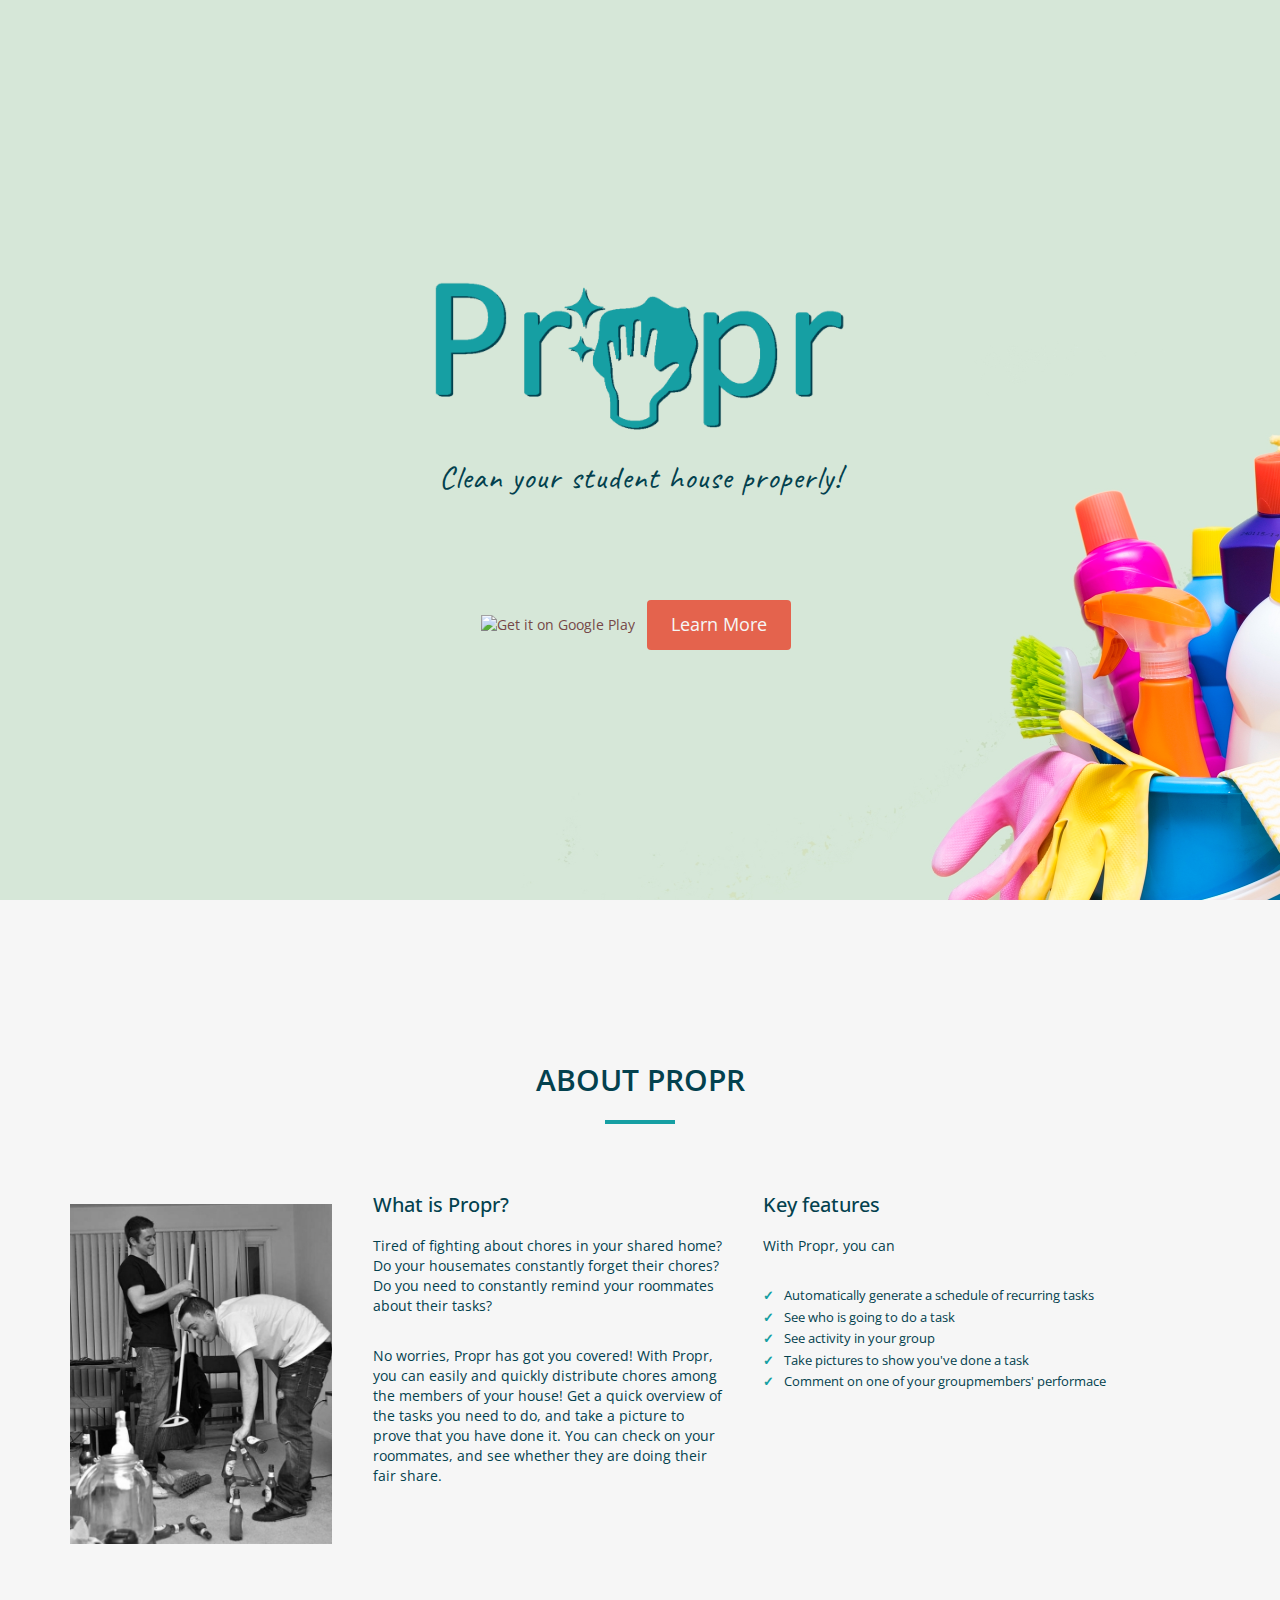
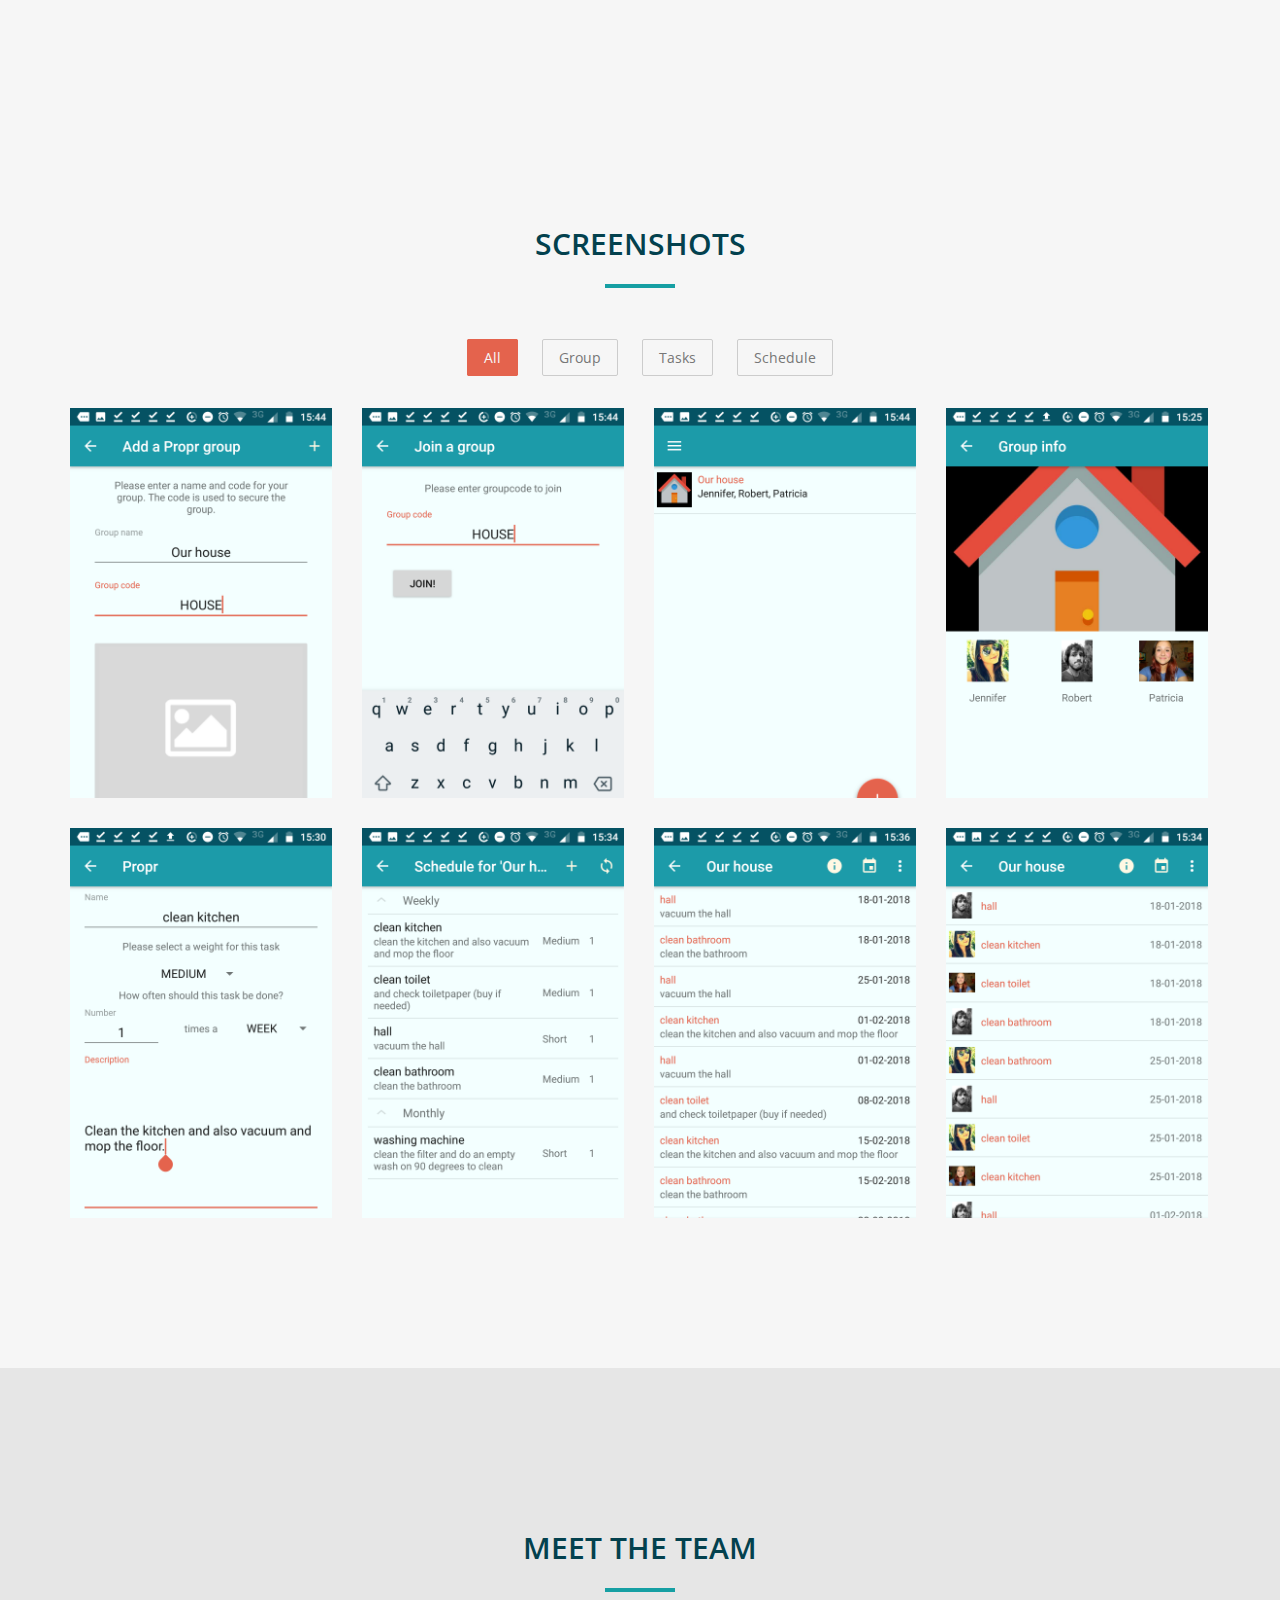
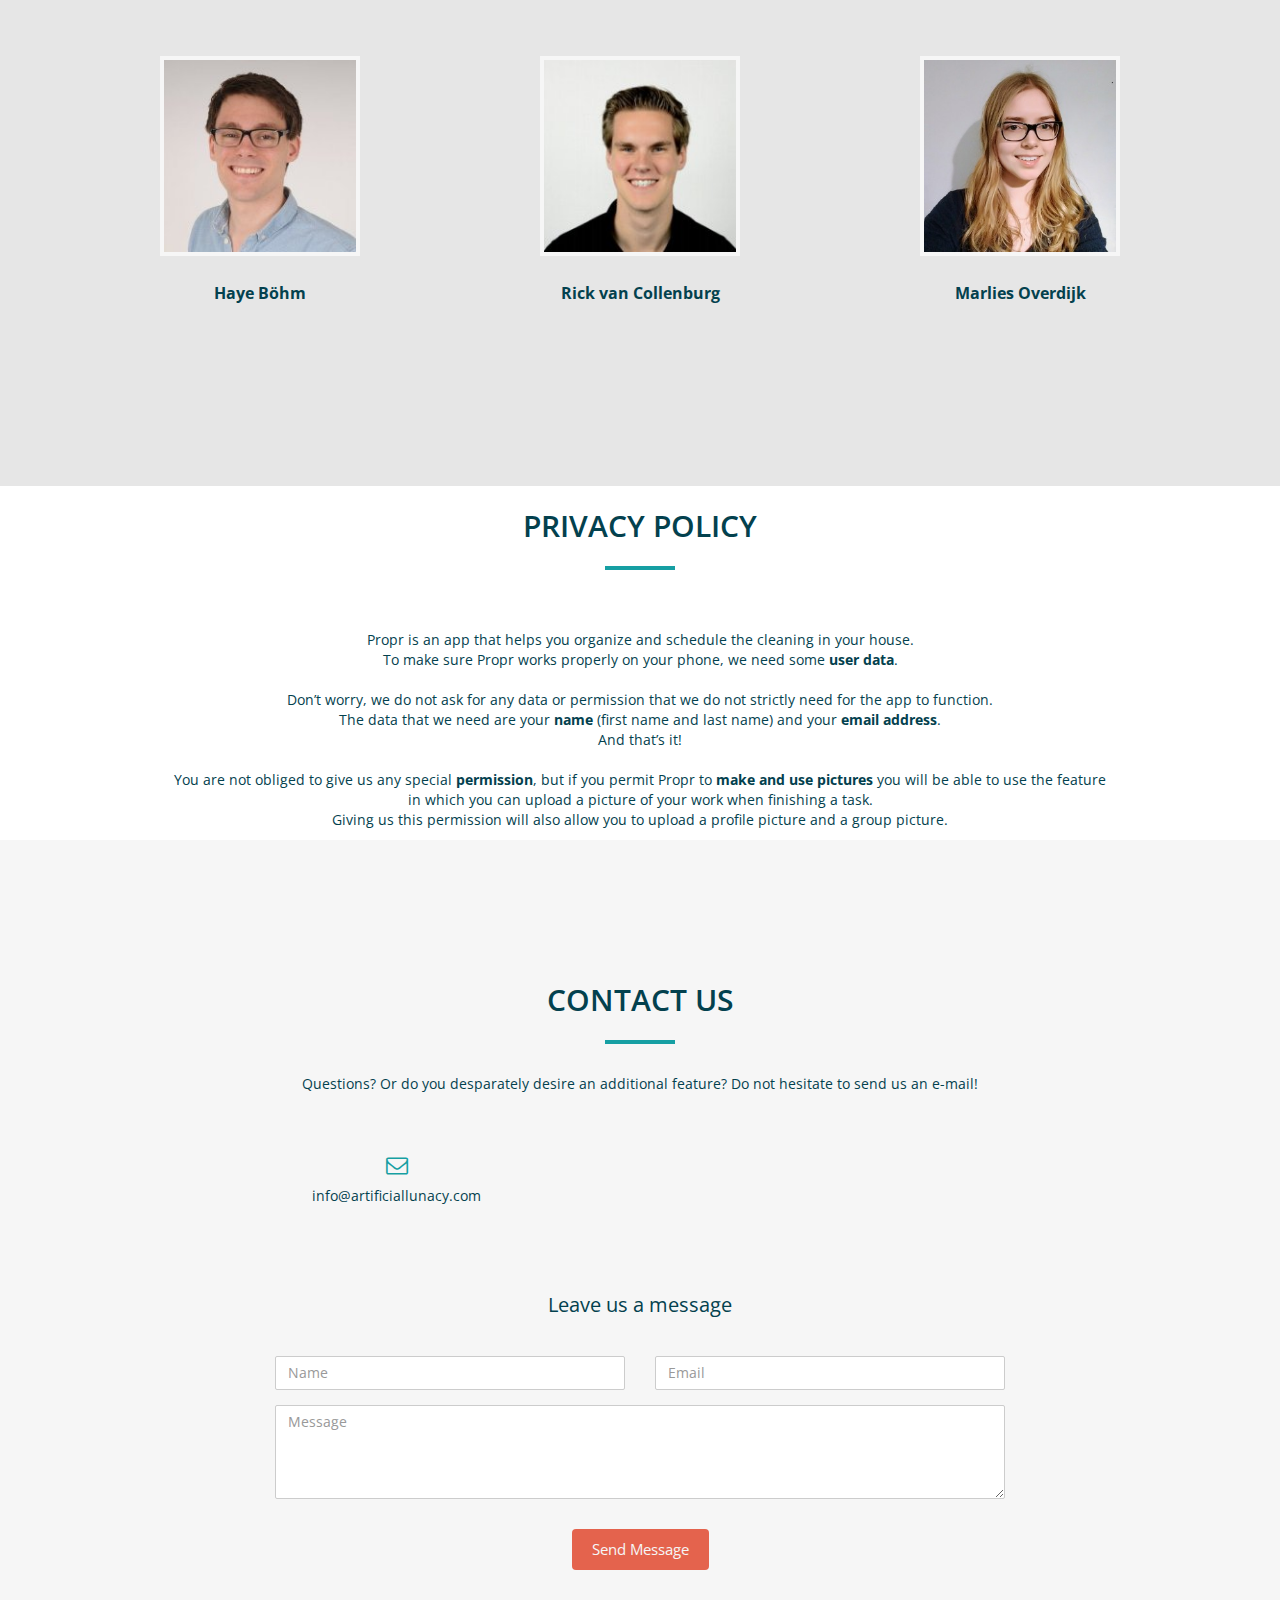
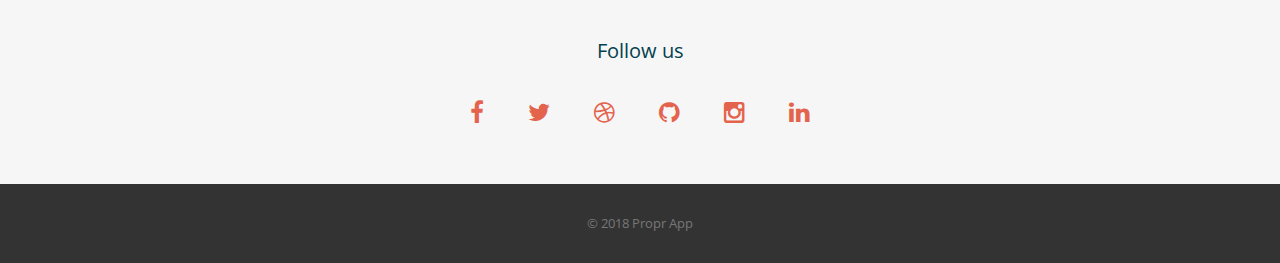
==== commit bfeab0c6: "Official Google Play link" ====
--- a/index.html
+++ b/index.html
@@ -65,7 +65,7 @@
         <div class="col-md-10 col-md-offset-1">
         <!--<h1>We are <span class="brand-heading">Propr</span></h1> -->
           <p class="intro-text">Clean your student house properly!</p>
-          <a href="https://play.google.com/store/apps/details?id=giphouse.nl.proprapp" class="btn btn-default">Find us on the Google Play Store!</a>
+          <a href='https://play.google.com/store/apps/details?id=giphouse.nl.proprapp&pcampaignid=MKT-Other-global-all-co-prtnr-py-PartBadge-Mar2515-1'><img alt='Get it on Google Play' src='https://play.google.com/intl/en_us/badges/images/generic/en_badge_web_generic.png'/></a>
           <a href="#about" class="btn btn-default page-scroll">Learn More</a> 
           </div>
       </div>
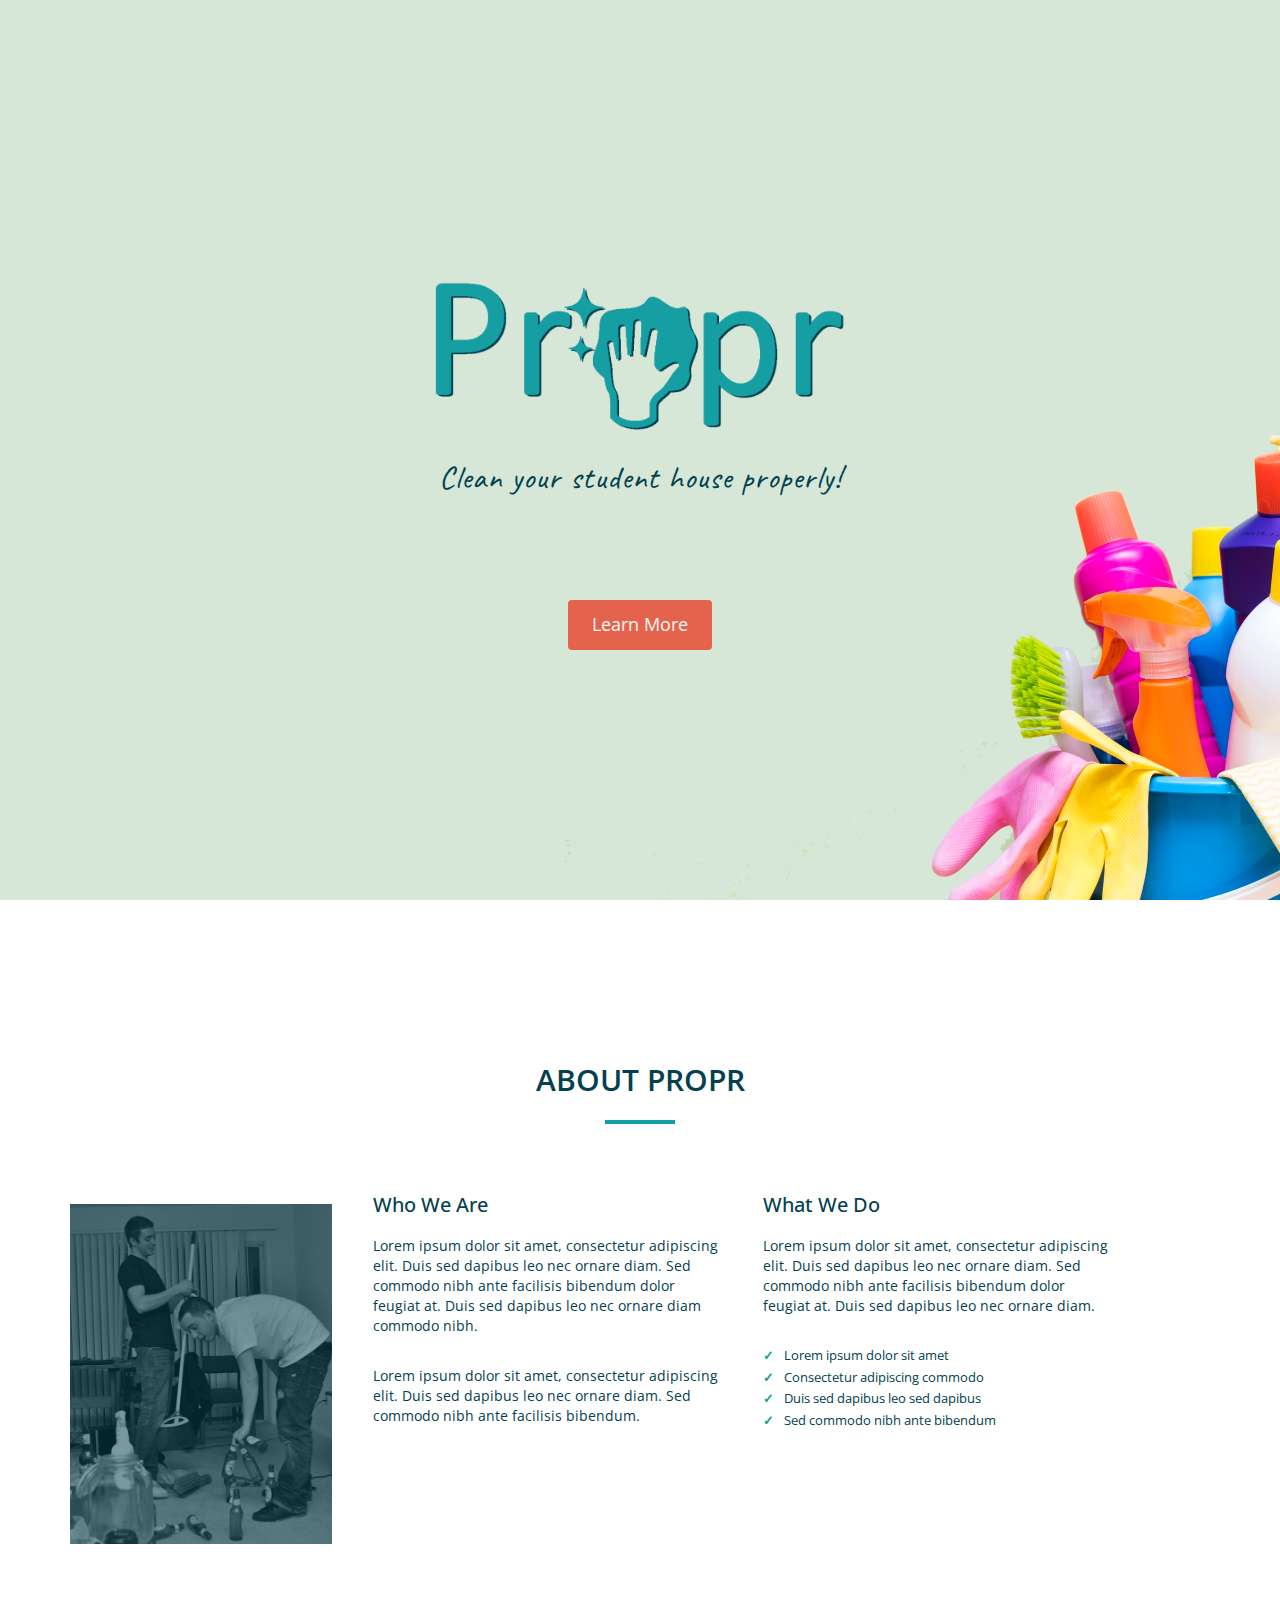
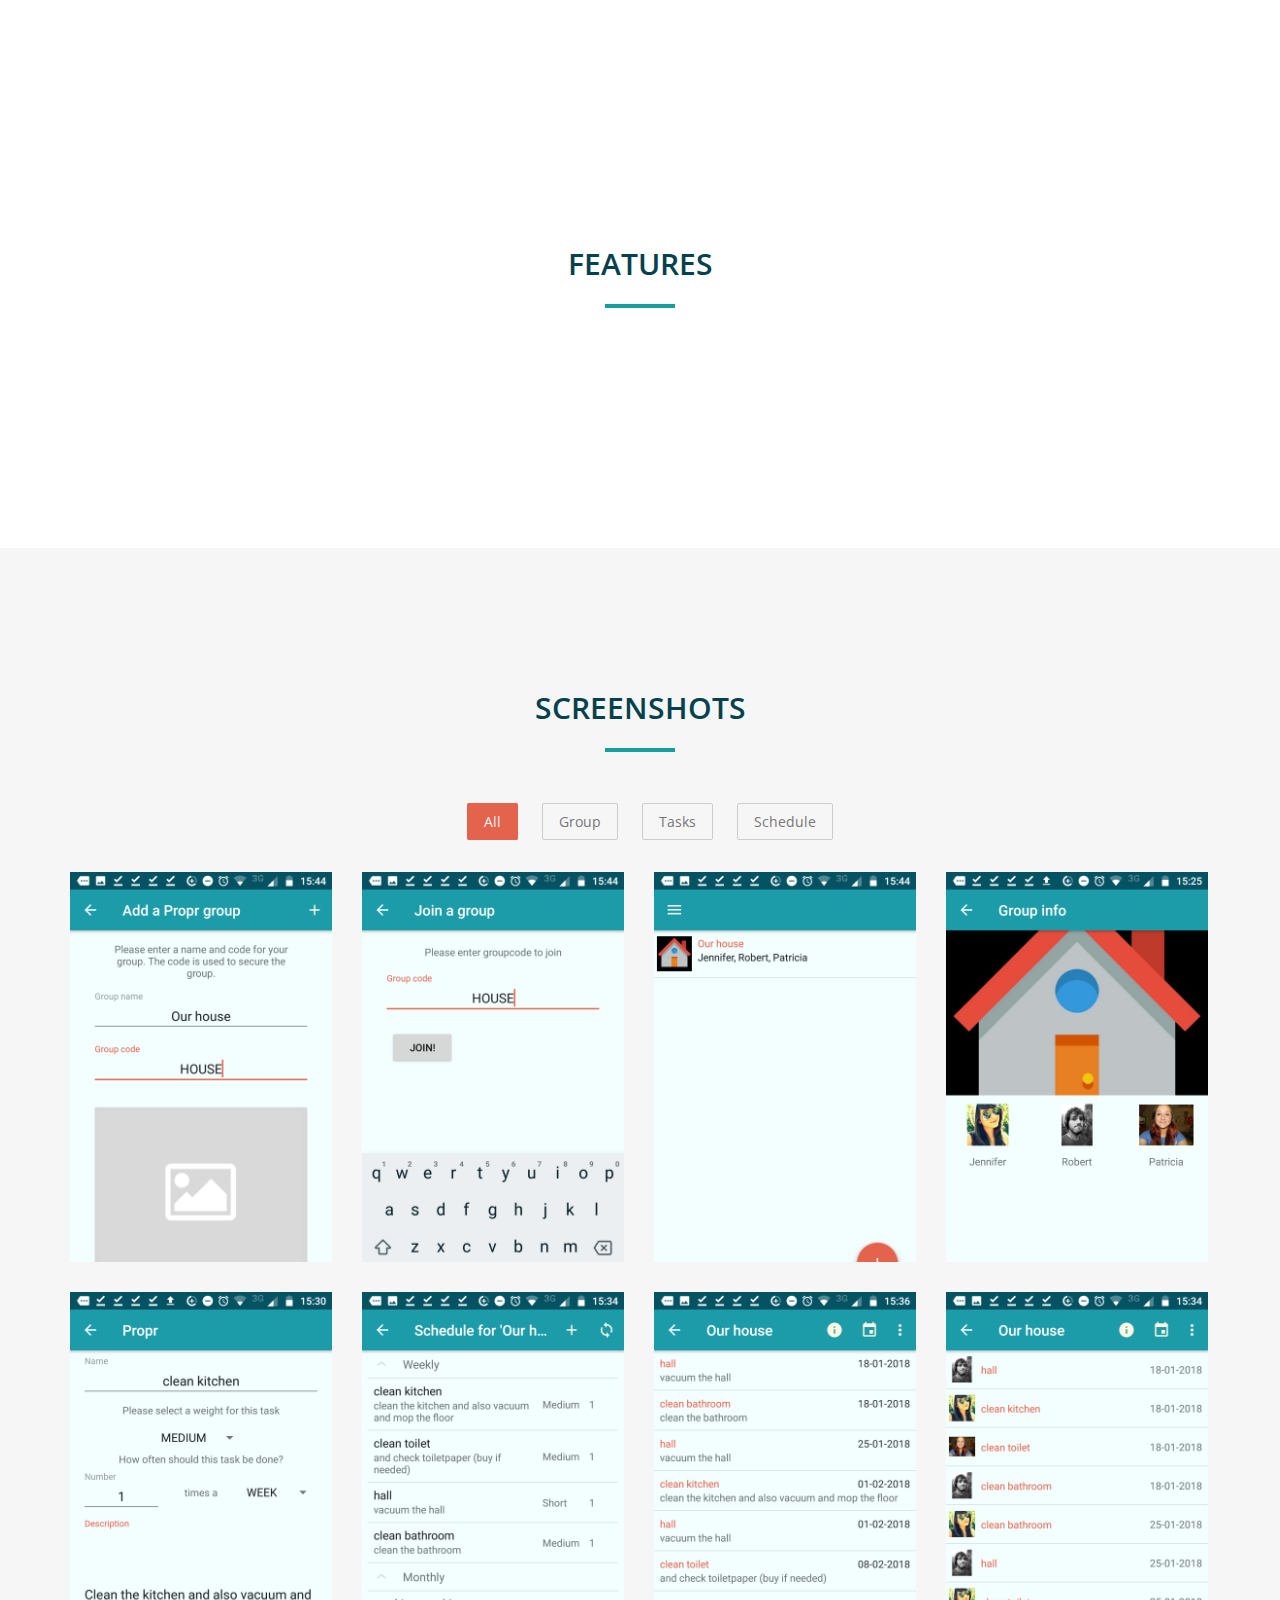
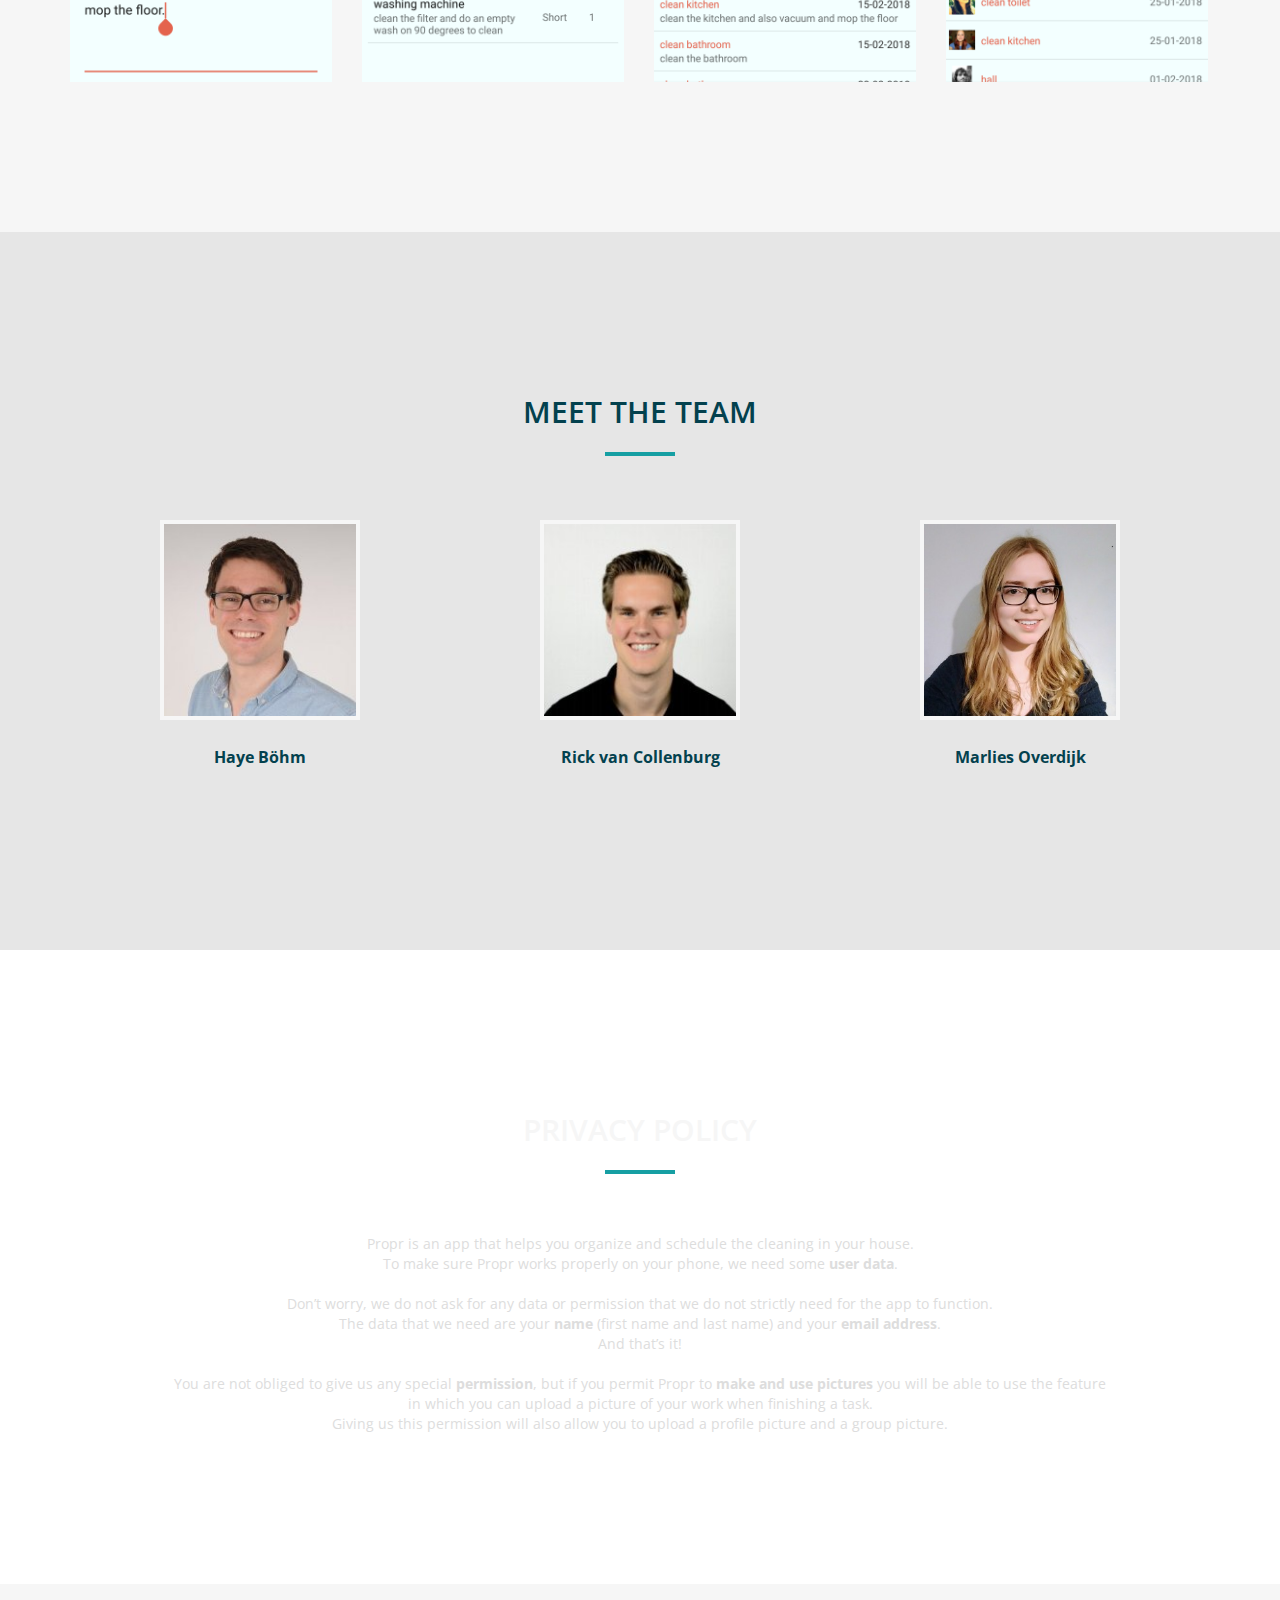
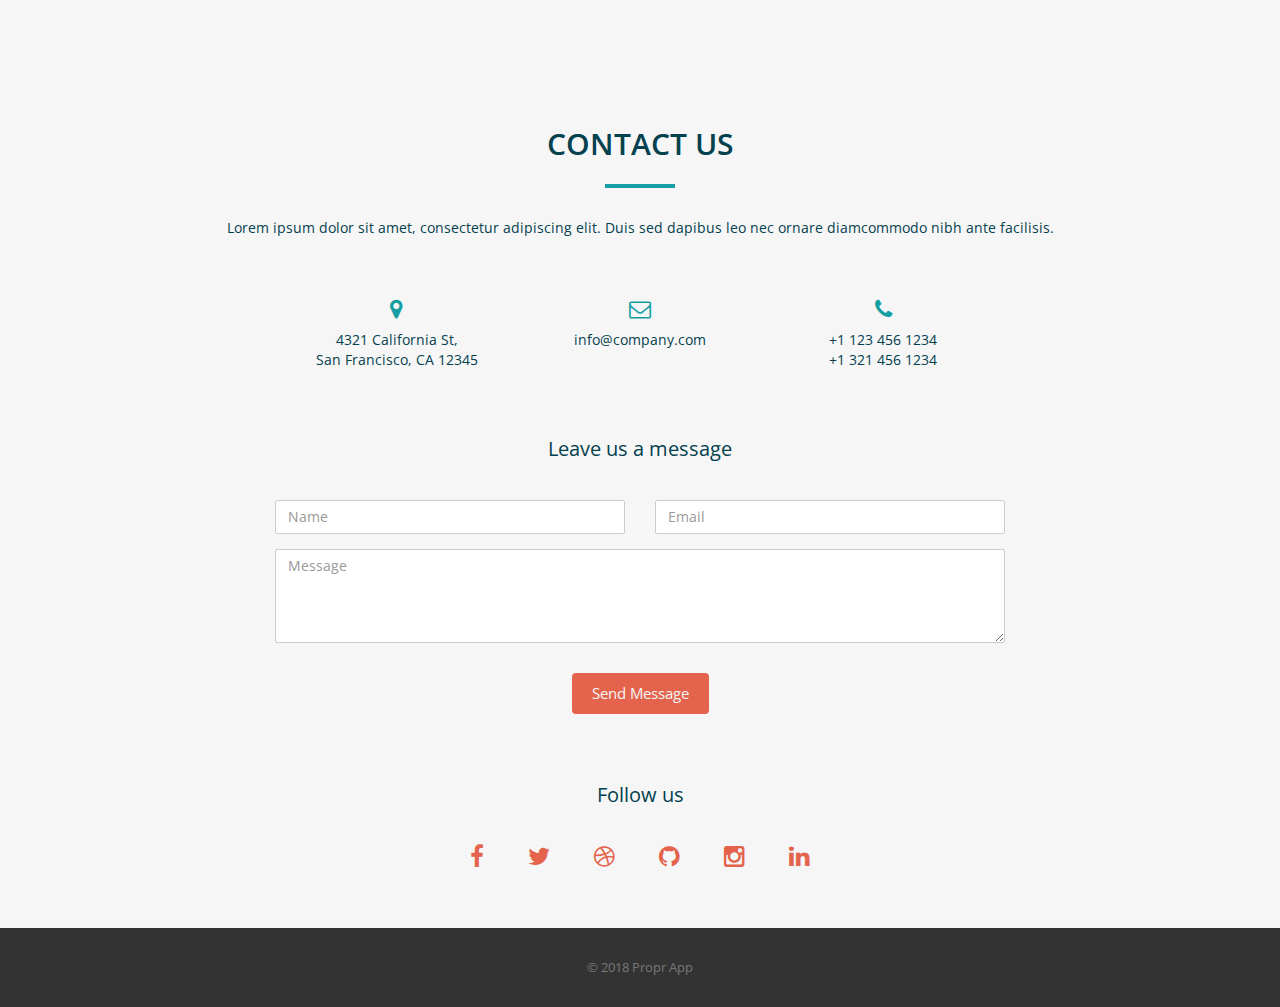
==== commit 23a2adca: "colours" ====
--- a/index.html
+++ b/index.html
@@ -18,7 +18,6 @@
 <link href='https://fonts.googleapis.com/css?family=Caveat' rel='stylesheet'>
 <link href='http://fonts.googleapis.com/css?family=Open+Sans:400,700,800,600,300' rel='stylesheet' type='text/css'>
 <script type="text/javascript" src="js/modernizr.custom.js"></script>
-    <link rel="icon" href="img/icon.png">
 
 <!-- HTML5 shim and Respond.js for IE8 support of HTML5 elements and media queries -->
 <!-- WARNING: Respond.js doesn't work if you view the page via file:// -->
@@ -65,9 +64,7 @@
         <div class="col-md-10 col-md-offset-1">
         <!--<h1>We are <span class="brand-heading">Propr</span></h1> -->
           <p class="intro-text">Clean your student house properly!</p>
-          <a href='https://play.google.com/store/apps/details?id=giphouse.nl.proprapp&pcampaignid=MKT-Other-global-all-co-prtnr-py-PartBadge-Mar2515-1'><img alt='Get it on Google Play' src='https://play.google.com/intl/en_us/badges/images/generic/en_badge_web_generic.png'/></a>
-          <a href="#about" class="btn btn-default page-scroll">Learn More</a> 
-          </div>
+          <a href="#about" class="btn btn-default page-scroll">Learn More</a> </div>
       </div>
     </div>
   </div>
@@ -80,24 +77,23 @@
       <hr>
     </div>
     <div class="row">
-      <div class="col-md-3"><img src="img/about.png" class="img-responsive"></div>
+      <div class="col-md-3"><img src="img/aboutblue.png" class="img-responsive"></div>
       <div class="col-md-4">
         <div class="about-text">
-          <h4>What is Propr?</h4>
-          <p>Tired of fighting about chores in your shared home? Do your housemates constantly forget their chores?  Do you need to constantly remind your roommates about their tasks?
-          <p>No worries, Propr has got you covered! With Propr, you can easily and quickly distribute chores among the members of your house! Get a quick overview of the tasks you need to do, and take a picture to prove that you have done it.  You can check on your roommates, and see whether they are doing their fair share.</p></p>
+          <h4>Who We Are</h4>
+          <p>Lorem ipsum dolor sit amet, consectetur adipiscing elit. Duis sed dapibus leo nec ornare diam. Sed commodo nibh ante facilisis bibendum dolor feugiat at. Duis sed dapibus leo nec ornare diam commodo nibh.</p>
+          <p>Lorem ipsum dolor sit amet, consectetur adipiscing elit. Duis sed dapibus leo nec ornare diam. Sed commodo nibh ante facilisis bibendum. </p>
         </div>
       </div>
       <div class="col-md-4">
         <div class="about-text">
-          <h4>Key features</h4>
-          <p>With Propr, you can</p>
+          <h4>What We Do</h4>
+          <p>Lorem ipsum dolor sit amet, consectetur adipiscing elit. Duis sed dapibus leo nec ornare diam. Sed commodo nibh ante facilisis bibendum dolor feugiat at. Duis sed dapibus leo nec ornare diam.</p>
           <ul>
-            <li>Automatically generate a schedule of recurring tasks</li>
-            <li>See who is going to do a task</li>
-            <li>See activity in your group</li>
-            <li>Take pictures to show you've done a task</li>
-            <li>Comment on one of your groupmembers' performace</li>
+            <li>Lorem ipsum dolor sit amet</li>
+            <li>Consectetur adipiscing commodo</li>
+            <li>Duis sed dapibus leo sed dapibus</li>
+            <li>Sed commodo nibh ante bibendum</li>
           </ul>
         </div>
       </div>
@@ -106,7 +102,7 @@
 </div>
 
 <!-- Services Section -->
-<!--div id="services" class="text-center">
+<div id="services" class="text-center">
   <div class="container">
     <div class="section-title center">
       <h2>Features</h2>
@@ -114,7 +110,7 @@
     </div>
     <div class="space"></div>
   </div>
-</div-->
+</div>
 
 <!-- Portfolio Section -->
 <div id="works">
@@ -263,7 +259,7 @@
   </div>
 </div>
 <!-- Testimonials Section -->
-<div id="privacy_statement" class="text-center">
+<div id="testimonials" class="text-center">
   <div class="container">
     <div class="section-title center">
       <h2>Privacy Policy</h2>
@@ -296,26 +292,26 @@
     <div class="section-title center">
       <h2>Contact us</h2>
       <hr>
-      <p>Questions? Or do you desparately desire an additional feature? Do not hesitate to send us an e-mail!</p>
+      <p>Lorem ipsum dolor sit amet, consectetur adipiscing elit. Duis sed dapibus leo nec ornare diamcommodo nibh ante facilisis.</p>
     </div>
     <div class="col-md-8 col-md-offset-2">
-      <!--div class="col-md-4">
+      <div class="col-md-4">
         <div class="contact-item"> <i class="fa fa-map-marker fa-2x"></i>
           <p>4321 California St,<br>
             San Francisco, CA 12345</p>
         </div>
-      </div-->
+      </div>
       <div class="col-md-4">
         <div class="contact-item"> <i class="fa fa-envelope-o fa-2x"></i>
-          <p>info@artificiallunacy.com</p>
-        </div>
-      </div>
-      <!--div class="col-md-4">
+          <p>info@company.com</p>
+        </div>
+      </div>
+      <div class="col-md-4">
         <div class="contact-item"> <i class="fa fa-phone fa-2x"></i>
           <p> +1 123 456 1234<br>
             +1 321 456 1234</p>
         </div>
-      </div-->
+      </div>
       <div class="clearfix"></div>
     </div>
     <div class="col-md-8 col-md-offset-2">
--- a/css/style.css
+++ b/css/style.css
@@ -190,7 +190,7 @@
 }
 #intro .intro-body .brand-heading {
 	color: #169FA3;
-	text-shadow: 0 4px #03414E;	/* shadow proper A13E1A*/
+	text-shadow: 0 4px #03414E;	/* shadow proper 169FA3*/
 }
 #intro .intro-body .intro-text {
 	font-size: 18px;
@@ -220,7 +220,7 @@
 }
 .btn-default:hover, .btn-default:focus, .btn-default.focus, .btn-default:active, .btn-default.active {
 	color: #f6f6f6;
-	background-color: #a13e1a;
+	background-color: #169FA3;
 }
 .section-title.center {
 	padding: 30px 0;
@@ -231,7 +231,9 @@
 /* About Section */
 #about {
 	padding: 140px 0;
-	background: #f6f6f6;
+	background: url(../img/services-bg.png);
+	background-size: cover;
+	background-attachment: fixed;
 }
 #about .about-text {
 	margin-left: 10px;
@@ -540,7 +542,7 @@
 }
 #contact .btn-default:hover, #contact .btn-default:focus {
 	color: #f6f6f6;
-	background: #a13e1a;
+	background: #169FA3;
 }
 .btn:active, .btn.active {
 	background-image: none;
@@ -567,7 +569,7 @@
 	transition: all 0.3s;
 }
 #contact .social i.fa:hover {
-	color: #a13e1a;
+	color: #169FA3;
 }
 /* Footer Section*/
 #footer {
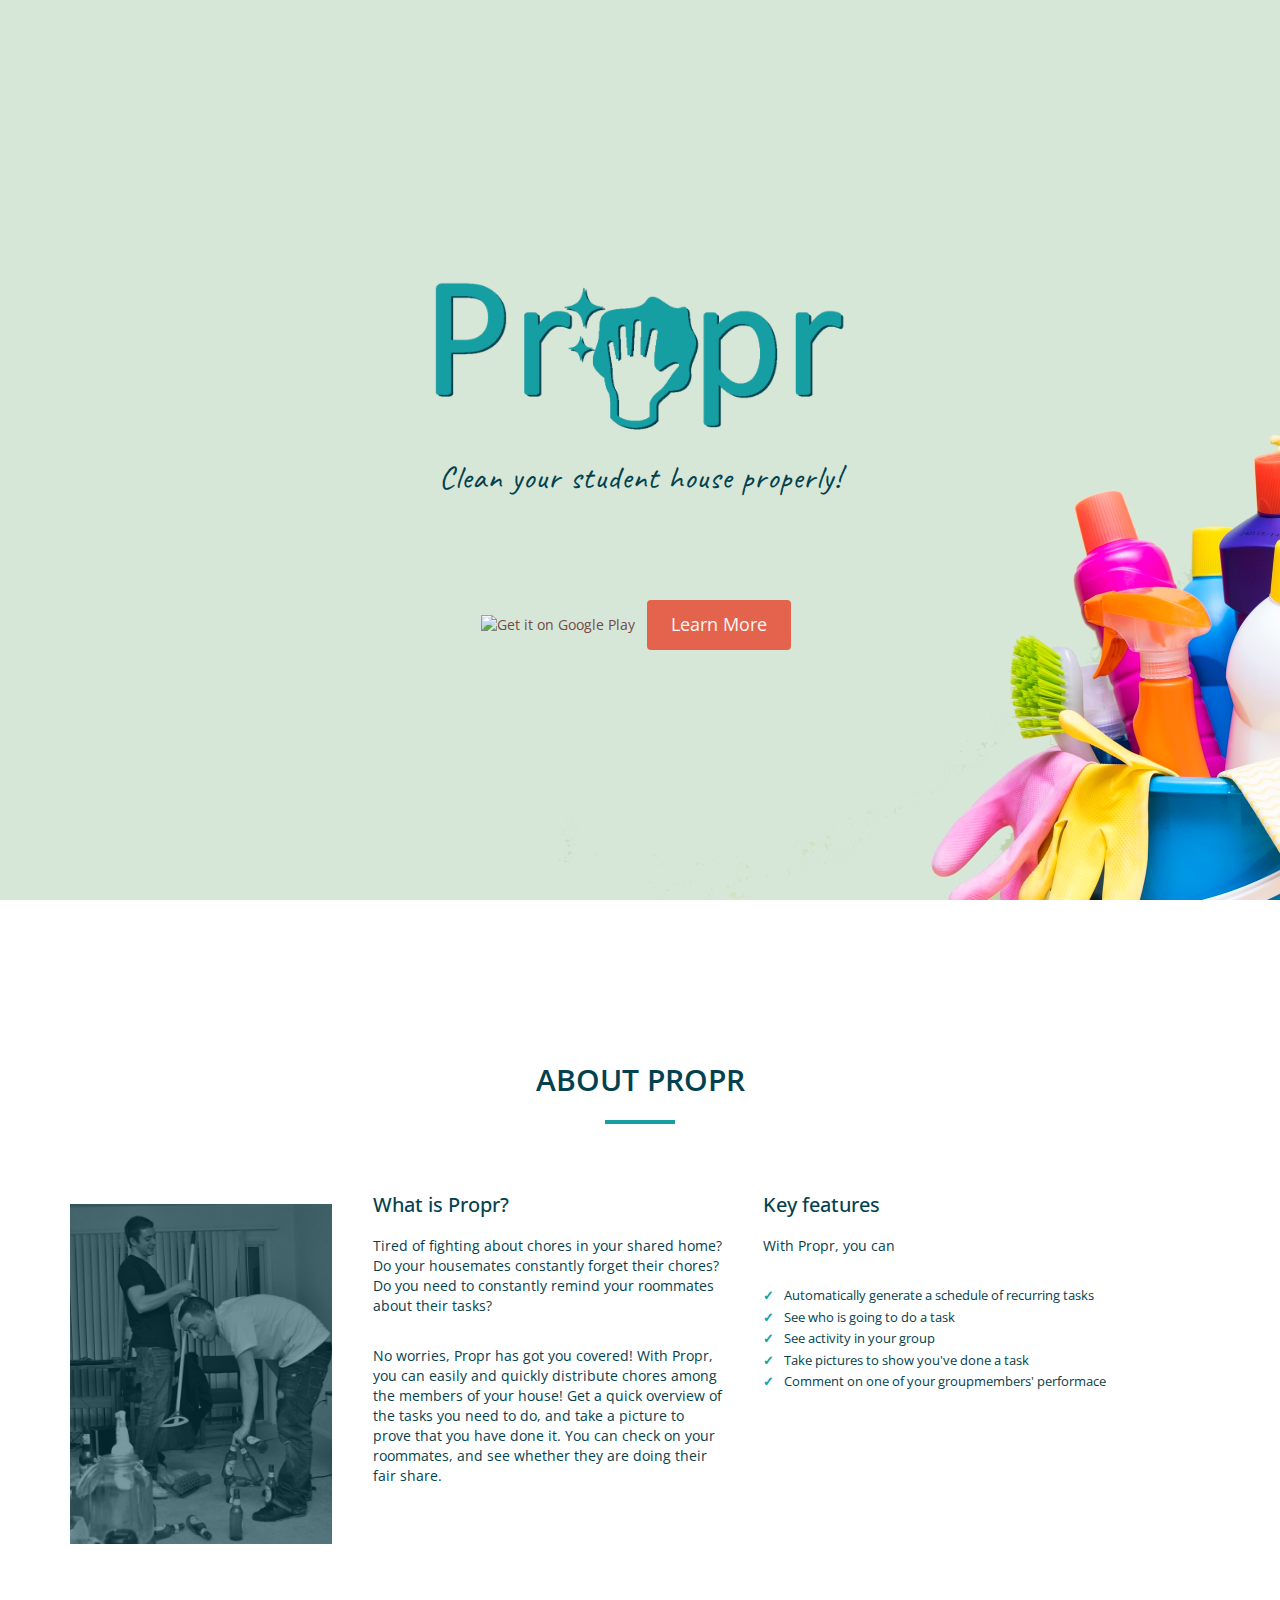
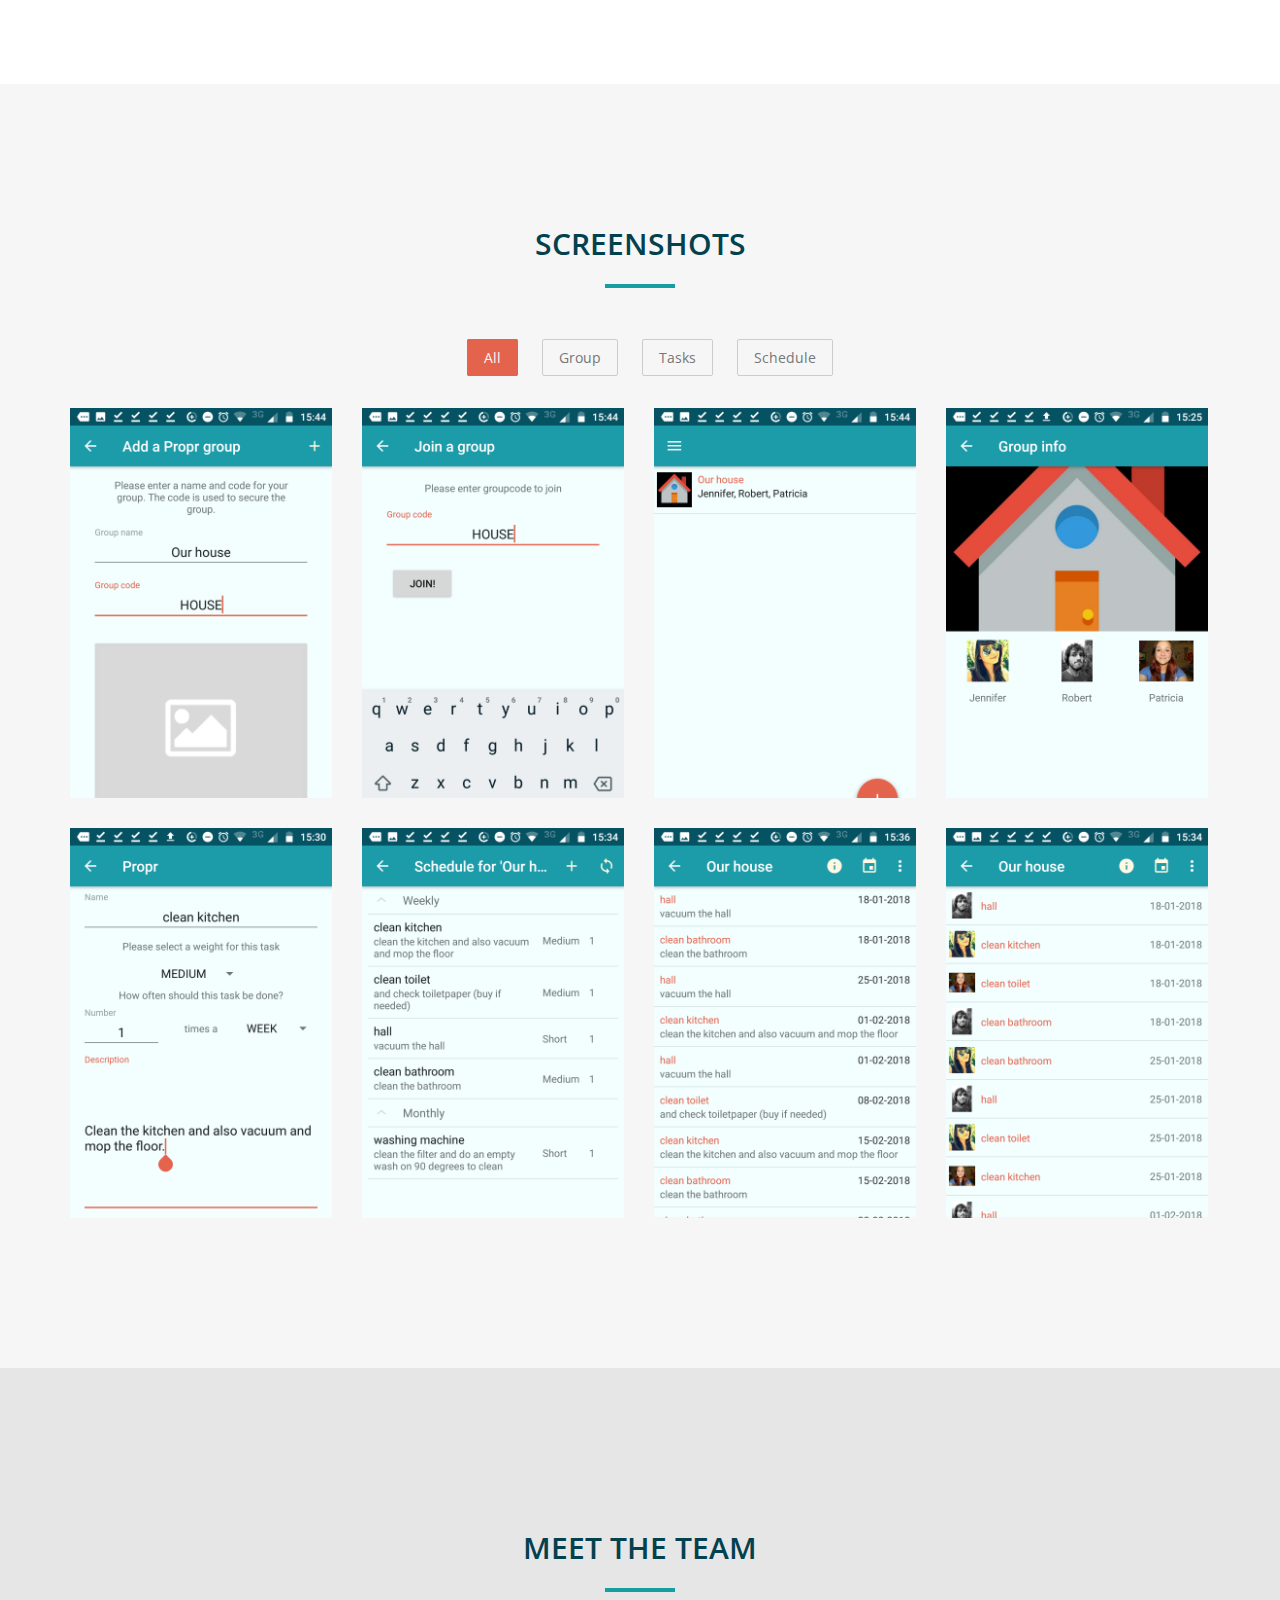
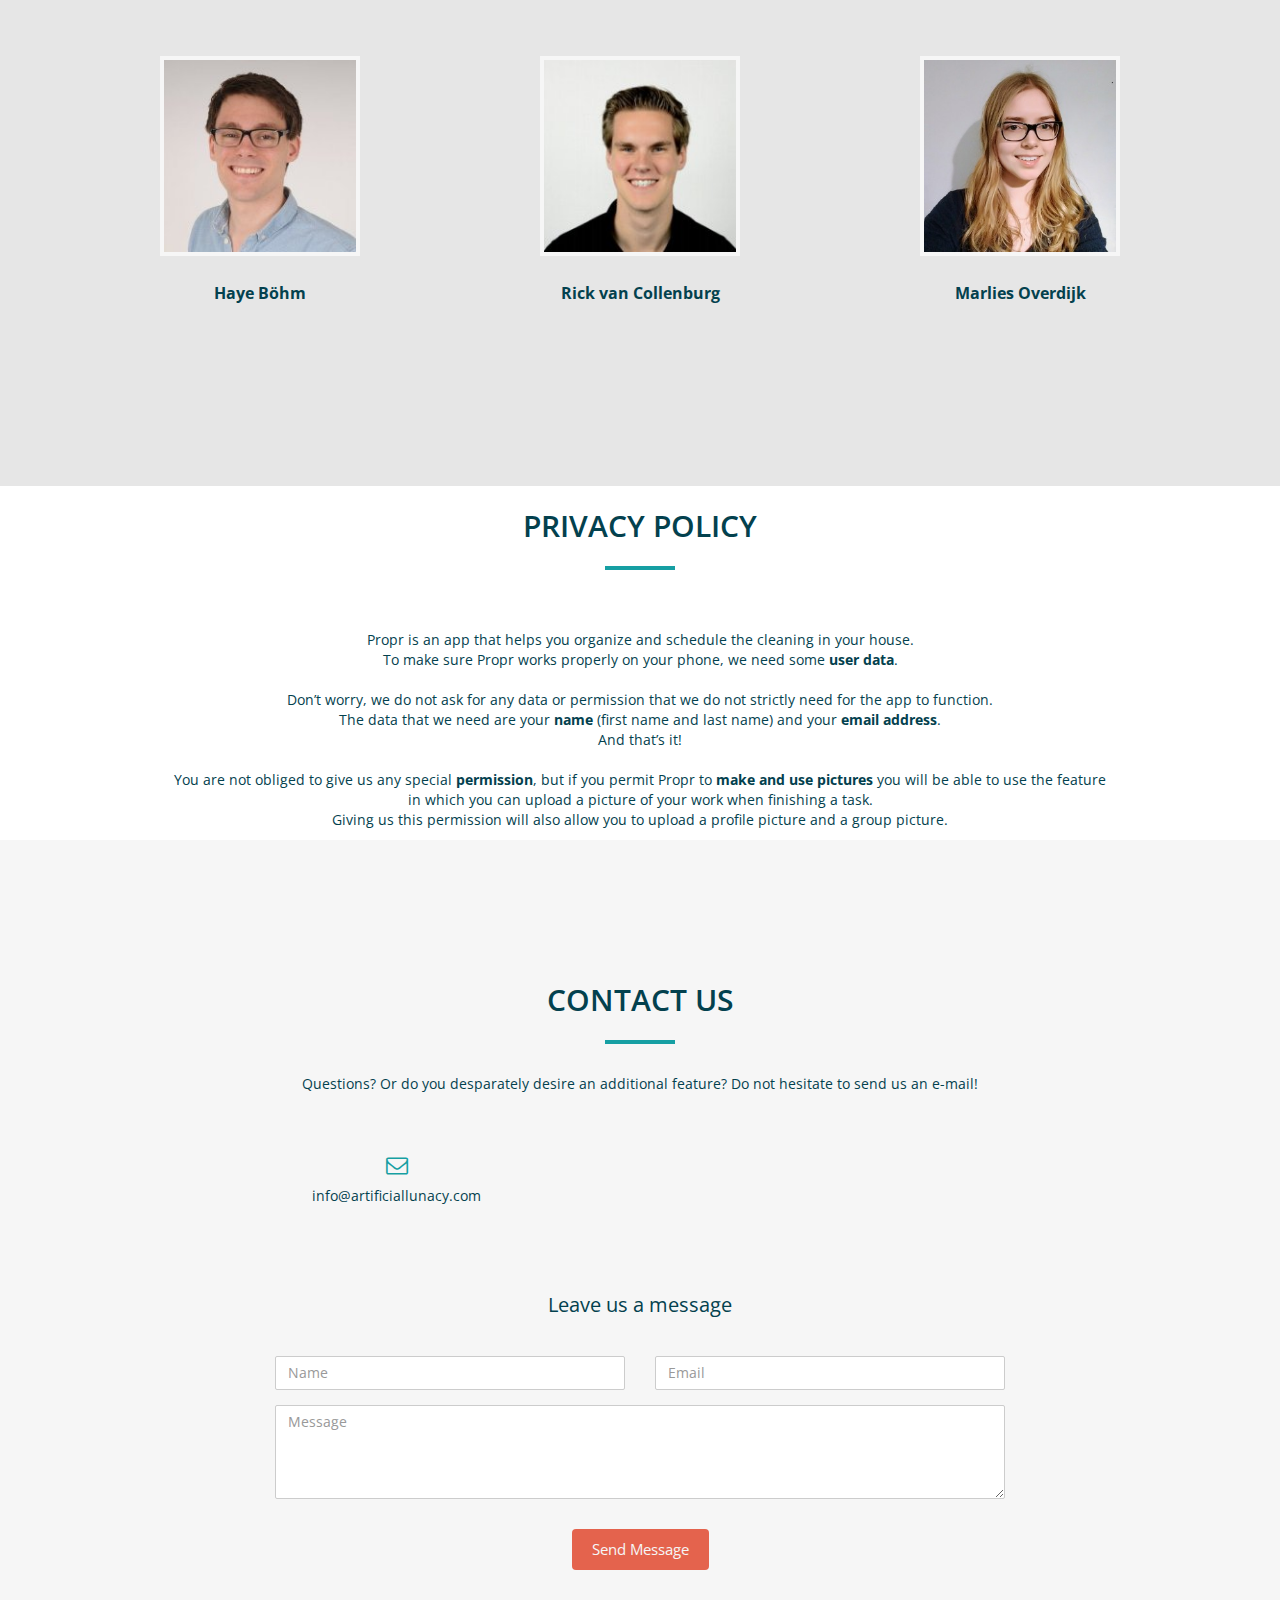
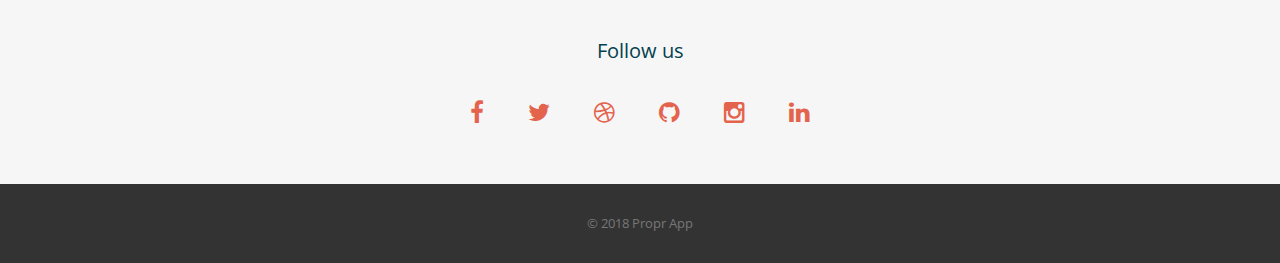
==== commit 84a0b92b: "Merge branch 'master' of https://github.com/proprapp/proprapp.github.io" ====
--- a/index.html
+++ b/index.html
@@ -18,6 +18,7 @@
 <link href='https://fonts.googleapis.com/css?family=Caveat' rel='stylesheet'>
 <link href='http://fonts.googleapis.com/css?family=Open+Sans:400,700,800,600,300' rel='stylesheet' type='text/css'>
 <script type="text/javascript" src="js/modernizr.custom.js"></script>
+    <link rel="icon" href="img/icon.png">
 
 <!-- HTML5 shim and Respond.js for IE8 support of HTML5 elements and media queries -->
 <!-- WARNING: Respond.js doesn't work if you view the page via file:// -->
@@ -64,7 +65,11 @@
         <div class="col-md-10 col-md-offset-1">
         <!--<h1>We are <span class="brand-heading">Propr</span></h1> -->
           <p class="intro-text">Clean your student house properly!</p>
-          <a href="#about" class="btn btn-default page-scroll">Learn More</a> </div>
+          <a href='https://play.google.com/store/apps/details?id=giphouse.nl.proprapp&pcampaignid=MKT-Other-global-all-co-prtnr-py-PartBadge-Mar2515-1'>
+              <img height="65px" alt='Get it on Google Play' src='https://play.google.com/intl/en_us/badges/images/generic/en_badge_web_generic.png'/>
+            </a>
+          <a href="#about" class="btn btn-default page-scroll">Learn More</a> 
+          </div>
       </div>
     </div>
   </div>
@@ -80,20 +85,21 @@
       <div class="col-md-3"><img src="img/aboutblue.png" class="img-responsive"></div>
       <div class="col-md-4">
         <div class="about-text">
-          <h4>Who We Are</h4>
-          <p>Lorem ipsum dolor sit amet, consectetur adipiscing elit. Duis sed dapibus leo nec ornare diam. Sed commodo nibh ante facilisis bibendum dolor feugiat at. Duis sed dapibus leo nec ornare diam commodo nibh.</p>
-          <p>Lorem ipsum dolor sit amet, consectetur adipiscing elit. Duis sed dapibus leo nec ornare diam. Sed commodo nibh ante facilisis bibendum. </p>
+          <h4>What is Propr?</h4>
+          <p>Tired of fighting about chores in your shared home? Do your housemates constantly forget their chores?  Do you need to constantly remind your roommates about their tasks?
+          <p>No worries, Propr has got you covered! With Propr, you can easily and quickly distribute chores among the members of your house! Get a quick overview of the tasks you need to do, and take a picture to prove that you have done it.  You can check on your roommates, and see whether they are doing their fair share.</p></p>
         </div>
       </div>
       <div class="col-md-4">
         <div class="about-text">
-          <h4>What We Do</h4>
-          <p>Lorem ipsum dolor sit amet, consectetur adipiscing elit. Duis sed dapibus leo nec ornare diam. Sed commodo nibh ante facilisis bibendum dolor feugiat at. Duis sed dapibus leo nec ornare diam.</p>
+          <h4>Key features</h4>
+          <p>With Propr, you can</p>
           <ul>
-            <li>Lorem ipsum dolor sit amet</li>
-            <li>Consectetur adipiscing commodo</li>
-            <li>Duis sed dapibus leo sed dapibus</li>
-            <li>Sed commodo nibh ante bibendum</li>
+            <li>Automatically generate a schedule of recurring tasks</li>
+            <li>See who is going to do a task</li>
+            <li>See activity in your group</li>
+            <li>Take pictures to show you've done a task</li>
+            <li>Comment on one of your groupmembers' performace</li>
           </ul>
         </div>
       </div>
@@ -102,7 +108,7 @@
 </div>
 
 <!-- Services Section -->
-<div id="services" class="text-center">
+<!--div id="services" class="text-center">
   <div class="container">
     <div class="section-title center">
       <h2>Features</h2>
@@ -110,7 +116,7 @@
     </div>
     <div class="space"></div>
   </div>
-</div>
+</div-->
 
 <!-- Portfolio Section -->
 <div id="works">
@@ -259,7 +265,7 @@
   </div>
 </div>
 <!-- Testimonials Section -->
-<div id="testimonials" class="text-center">
+<div id="privacy_statement" class="text-center">
   <div class="container">
     <div class="section-title center">
       <h2>Privacy Policy</h2>
@@ -292,26 +298,26 @@
     <div class="section-title center">
       <h2>Contact us</h2>
       <hr>
-      <p>Lorem ipsum dolor sit amet, consectetur adipiscing elit. Duis sed dapibus leo nec ornare diamcommodo nibh ante facilisis.</p>
+      <p>Questions? Or do you desparately desire an additional feature? Do not hesitate to send us an e-mail!</p>
     </div>
     <div class="col-md-8 col-md-offset-2">
-      <div class="col-md-4">
+      <!--div class="col-md-4">
         <div class="contact-item"> <i class="fa fa-map-marker fa-2x"></i>
           <p>4321 California St,<br>
             San Francisco, CA 12345</p>
         </div>
-      </div>
+      </div-->
       <div class="col-md-4">
         <div class="contact-item"> <i class="fa fa-envelope-o fa-2x"></i>
-          <p>info@company.com</p>
-        </div>
-      </div>
-      <div class="col-md-4">
+          <p>info@artificiallunacy.com</p>
+        </div>
+      </div>
+      <!--div class="col-md-4">
         <div class="contact-item"> <i class="fa fa-phone fa-2x"></i>
           <p> +1 123 456 1234<br>
             +1 321 456 1234</p>
         </div>
-      </div>
+      </div-->
       <div class="clearfix"></div>
     </div>
     <div class="col-md-8 col-md-offset-2">
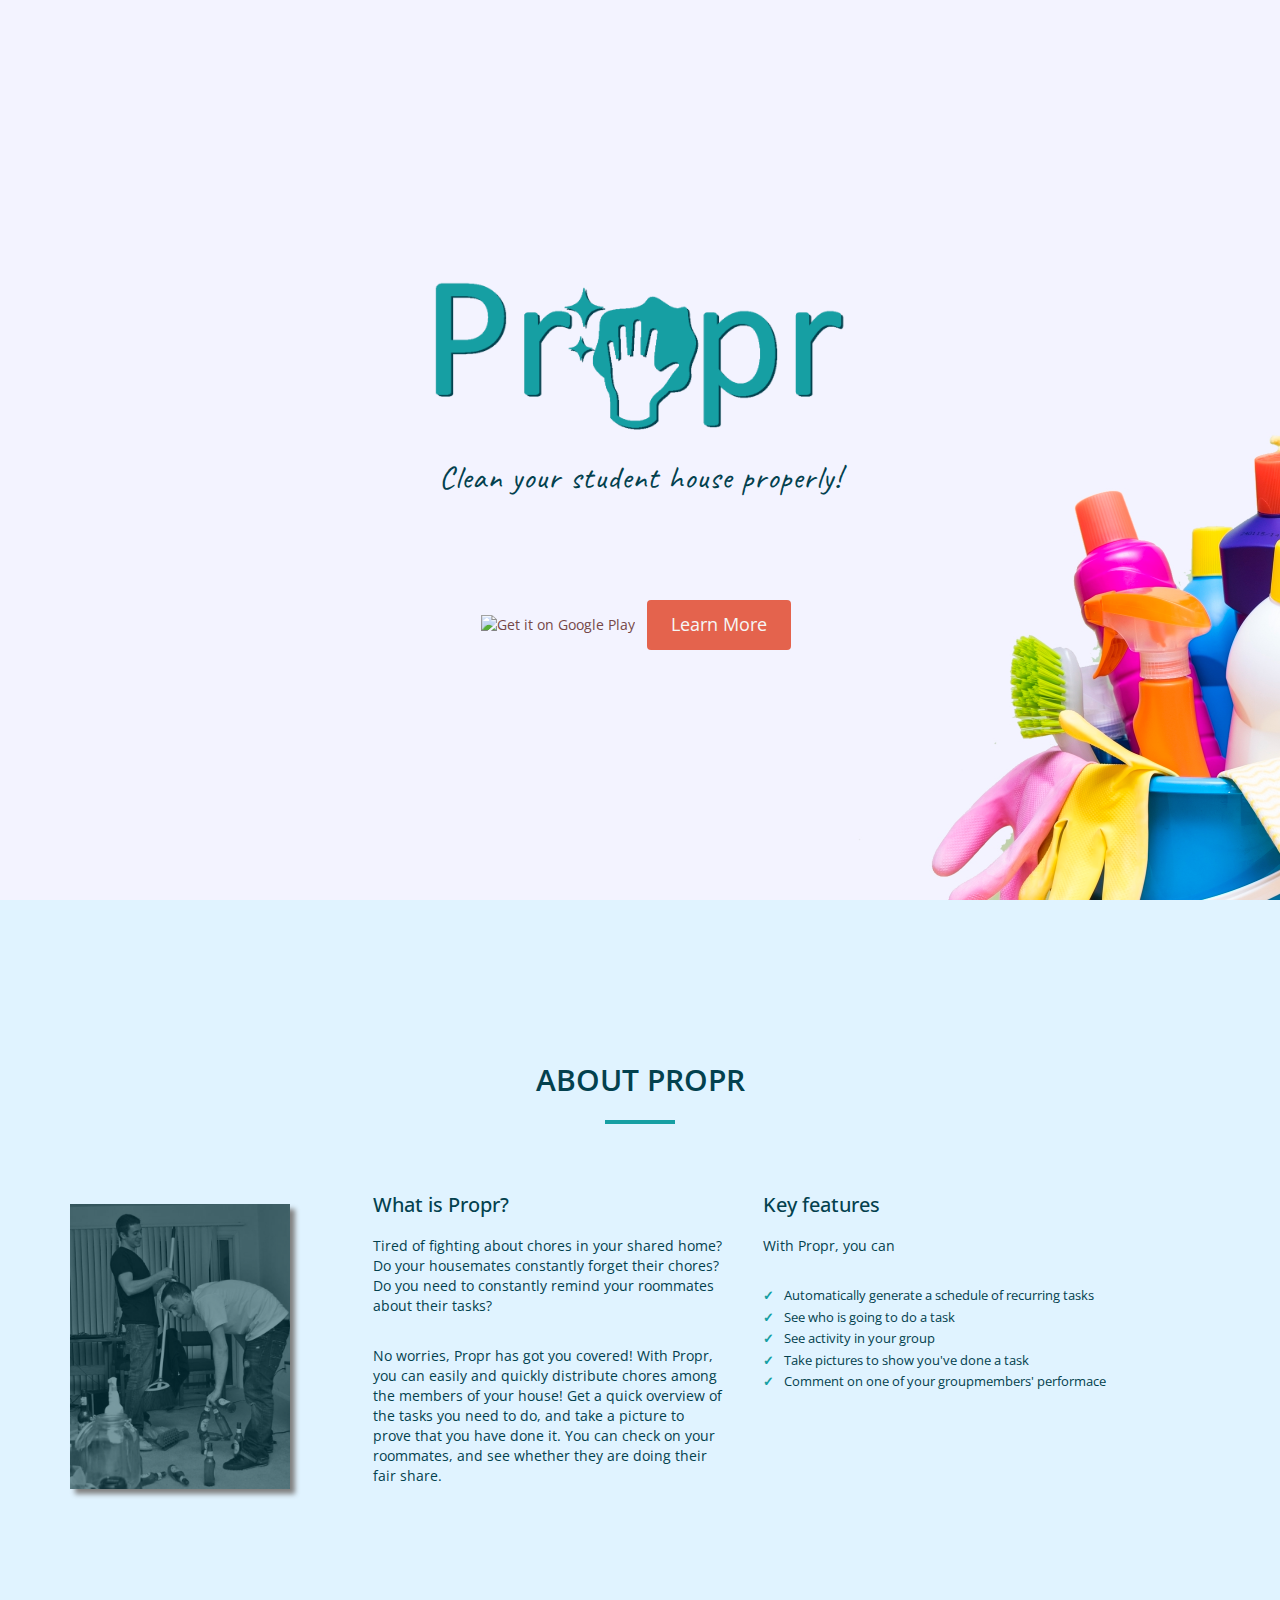
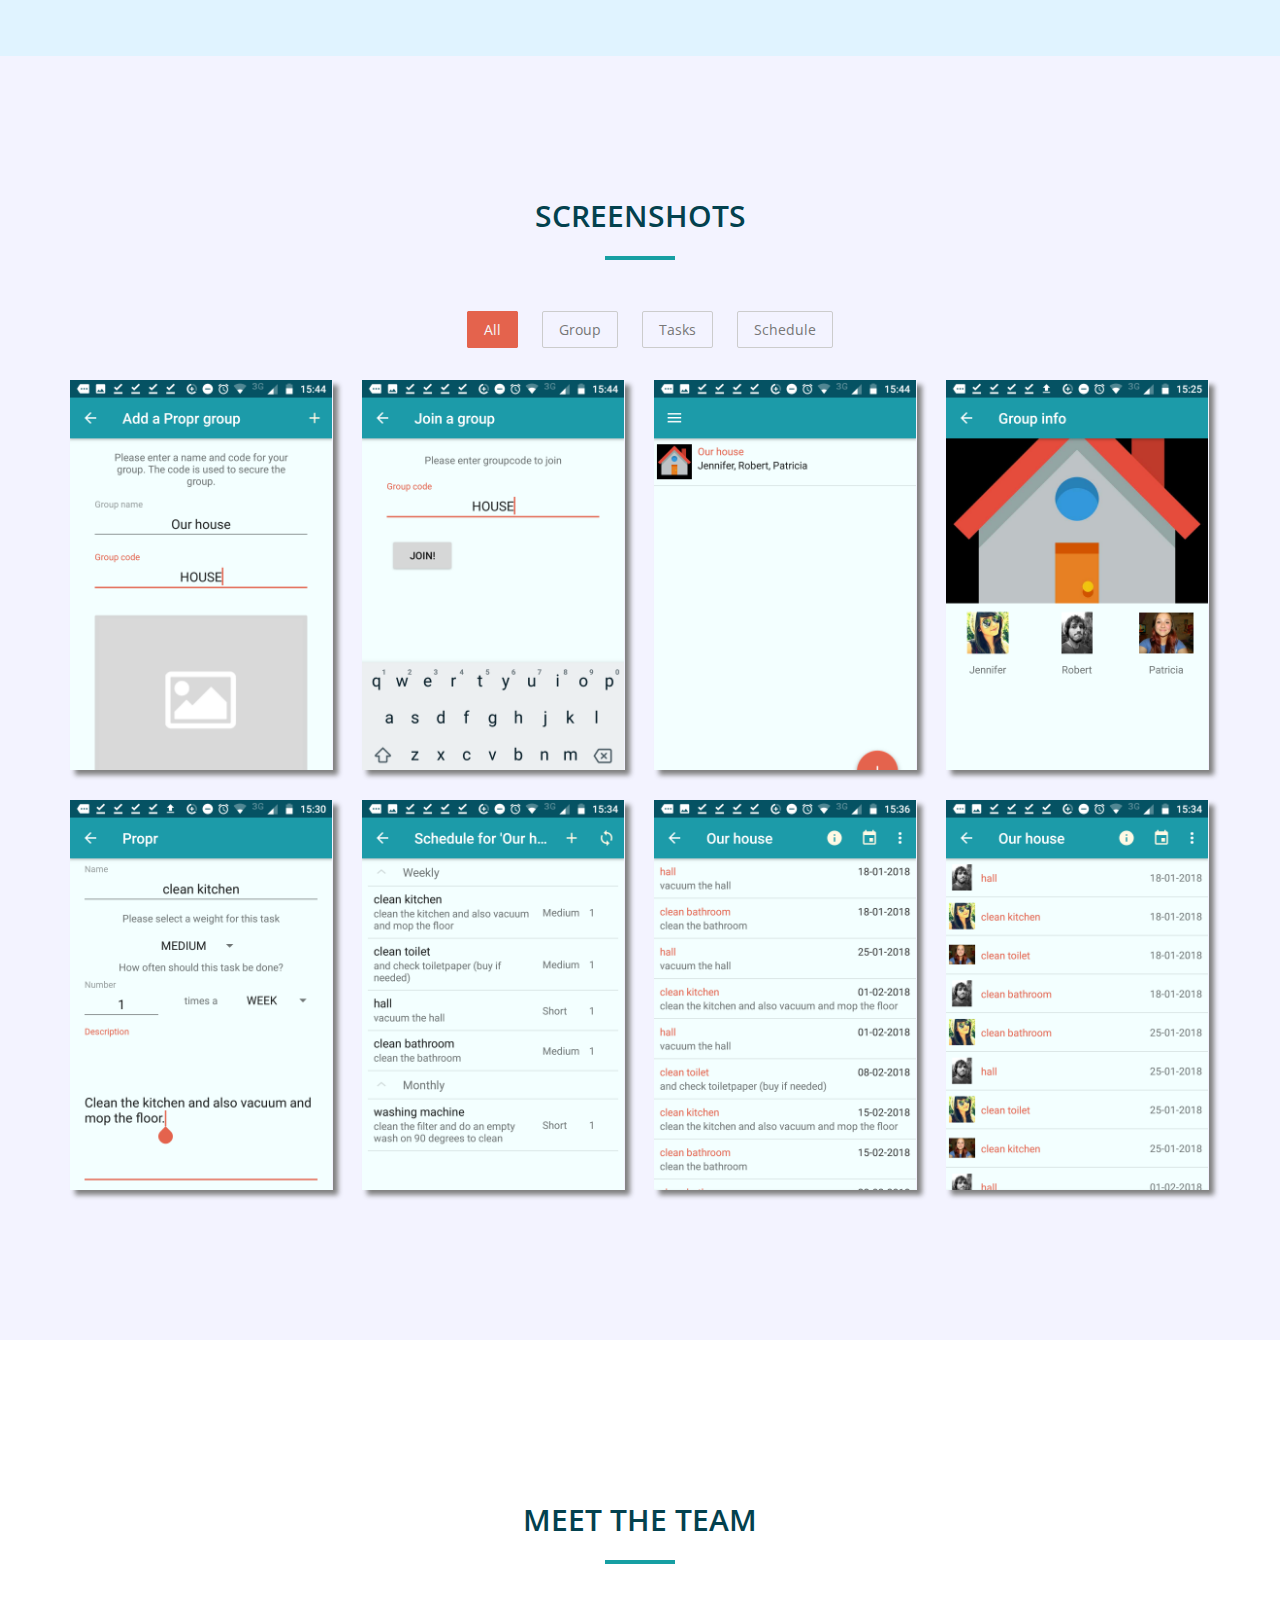
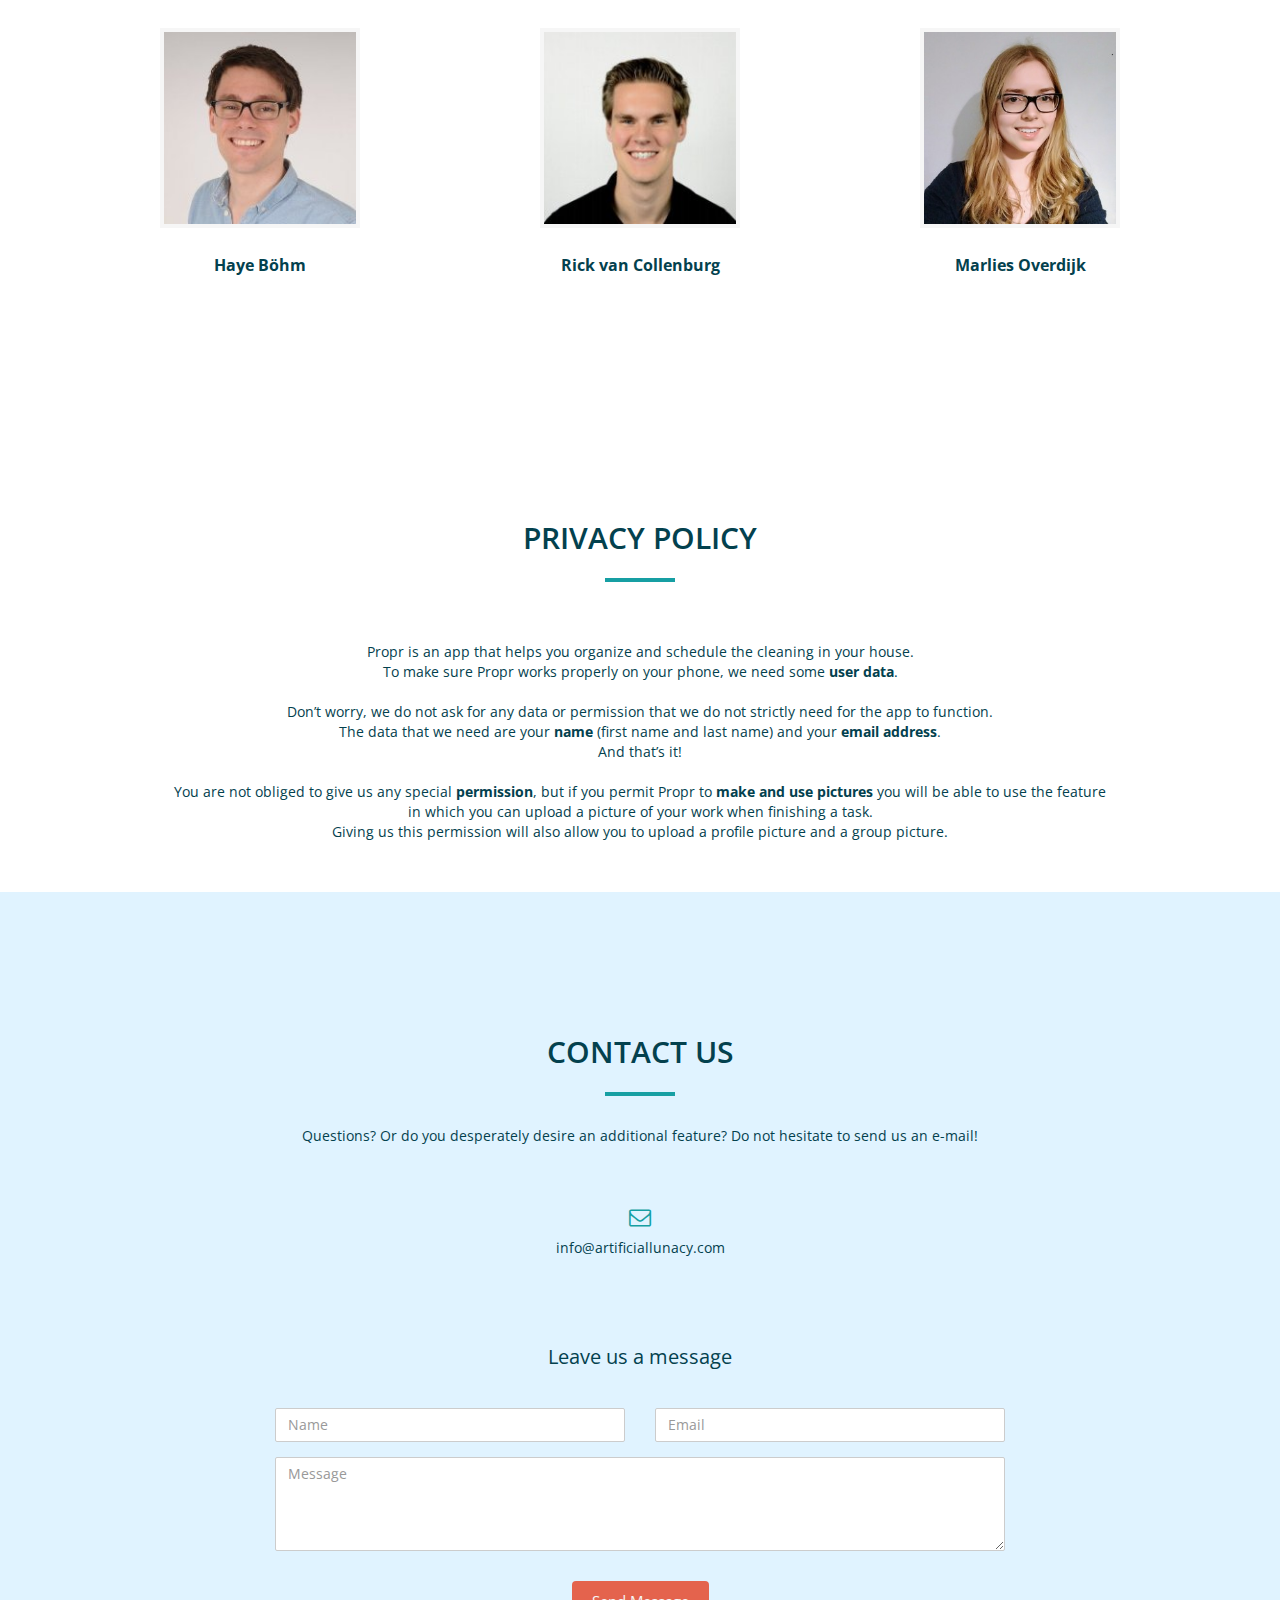
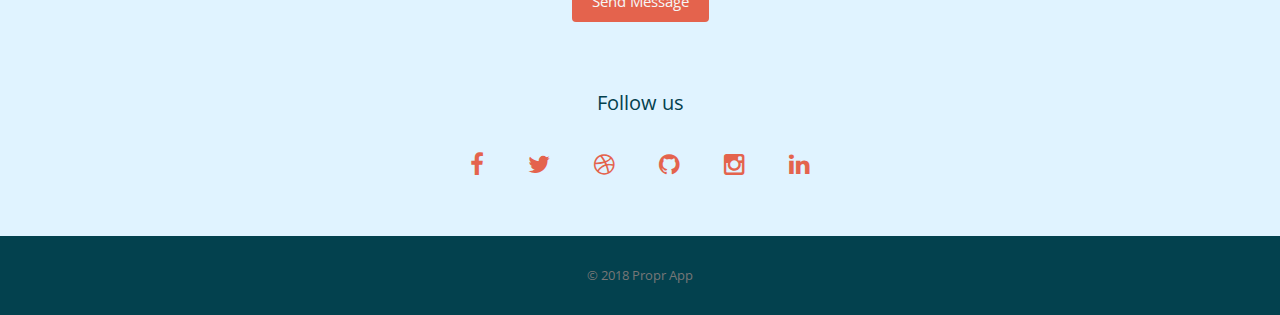
==== commit e1912d84: "backgroundcolours changed" ====
--- a/index.html
+++ b/index.html
@@ -36,7 +36,8 @@
   <div class="container">
     <div class="navbar-header">
       <button type="button" class="navbar-toggle" data-toggle="collapse" data-target=".navbar-main-collapse"> <i class="fa fa-bars"></i> </button>
-      <a class="navbar-brand page-scroll" href="#page-top"> <i class="fa fa-paper-plane-o"></i> Propr</a> </div>
+
+      <a class="navbar-brand page-scroll" href="#page-top"> Propr</a> </div>
 
     <!-- Collect the nav links, forms, and other content for toggling -->
     <div class="collapse navbar-collapse navbar-right navbar-main-collapse">
@@ -68,7 +69,7 @@
           <a href='https://play.google.com/store/apps/details?id=giphouse.nl.proprapp&pcampaignid=MKT-Other-global-all-co-prtnr-py-PartBadge-Mar2515-1'>
               <img height="65px" alt='Get it on Google Play' src='https://play.google.com/intl/en_us/badges/images/generic/en_badge_web_generic.png'/>
             </a>
-          <a href="#about" class="btn btn-default page-scroll">Learn More</a> 
+          <a href="#about" class="btn btn-default page-scroll">Learn More</a>
           </div>
       </div>
     </div>
@@ -268,6 +269,8 @@
 <div id="privacy_statement" class="text-center">
   <div class="container">
     <div class="section-title center">
+      <br>
+      <br>
       <h2>Privacy Policy</h2>
       <hr>
     </div>
@@ -284,6 +287,9 @@
             <br>
             You are not obliged to give us any special <b>permission</b>, but if you permit Propr to <b>make and use pictures</b> you will be able to use the feature in which you can upload a picture of your work when finishing a task.<br>
             Giving us this permission will also allow you to upload a profile picture and a group picture.
+            <br>
+            <br>
+            <br>
             </p>
           </div>
         </div>
@@ -298,7 +304,7 @@
     <div class="section-title center">
       <h2>Contact us</h2>
       <hr>
-      <p>Questions? Or do you desparately desire an additional feature? Do not hesitate to send us an e-mail!</p>
+      <p>Questions? Or do you desperately desire an additional feature? Do not hesitate to send us an e-mail!</p>
     </div>
     <div class="col-md-8 col-md-offset-2">
       <!--div class="col-md-4">
@@ -307,7 +313,7 @@
             San Francisco, CA 12345</p>
         </div>
       </div-->
-      <div class="col-md-4">
+      <div class="col-md-12">
         <div class="contact-item"> <i class="fa fa-envelope-o fa-2x"></i>
           <p>info@artificiallunacy.com</p>
         </div>
--- a/css/style.css
+++ b/css/style.css
@@ -170,7 +170,7 @@
 	padding: 100px 0;
 	text-align: center;
 	color: #03414E;
-	background: url(../img/intro-bg.jpg) no-repeat center center fixed;
+	background: url(../img/intro-bglight.jpg) no-repeat center center fixed;
 	background-color: #000;
 	-webkit-background-size: cover;
 	-moz-background-size: cover;
@@ -231,9 +231,7 @@
 /* About Section */
 #about {
 	padding: 140px 0;
-	background: url(../img/services-bg.png);
-	background-size: cover;
-	background-attachment: fixed;
+	background: #e0f3ff;
 }
 #about .about-text {
 	margin-left: 10px;
@@ -263,12 +261,14 @@
 }
 #about img {
 	margin-top: 20px;
+	box-shadow: 5px 5px 5px grey;
+	width: 220px;
 }
 #about p {
 	margin-top: 20px;
 	margin-bottom: 30px;
 }
-/* Services Section */
+/* Services Section (is now 'about Propr') */
 #services {
 	padding: 140px 0;
 	background: url(../img/services-bg.png);
@@ -297,10 +297,10 @@
 	color: #169FA3;
 	transition: all 0.5s;
 }
-/* Gallery Section */
+/* Gallery Section (screenshots) */
 #works {
 	padding: 120px 0;
-	background: #f6f6f6;
+	background: #F3F3FF;
 }
 .categories {
 	padding-bottom: 30px;
@@ -362,6 +362,7 @@
 }
 .portfolio-item {
 	margin-bottom: 30px;
+	box-shadow: 5px 5px 5px grey;
 }
 .portfolio-item .hover-bg {
 	max-height: 390px;
@@ -428,7 +429,9 @@
 /* Team Section */
 #team {
 	padding: 140px 0;
-	background: #e6e6e6;
+	background: url(../img/services-bg.png);
+	background-size: cover;
+	background-attachment: fixed;
 }
 img.img-thumbnail.team-img {
 	width: 200px;
@@ -447,11 +450,10 @@
 }
 /* Testimonials Section */
 #testimonials {
-	background: url(../img/testimonials-bg.jpg);
+	padding: 140px 0;
+	background: #F3F3FF;
 	background-size: cover;
 	background-attachment: fixed;
-	color: #ddd;
-	padding: 140px 0;
 }
 #testimonials h2 {
 	color: #f6f6f6;
@@ -477,7 +479,7 @@
 /* Contact Section */
 #contact {
 	padding: 120px 0 40px 0;
-	background: #f6f6f6;
+	background: #e0f3ff;
 }
 #contact .contact-item {
 	padding: 10px;
@@ -573,13 +575,13 @@
 }
 /* Footer Section*/
 #footer {
-	background: #333;
+	background: #03414E;
 	color: #777;
 	padding: 20px 0;
 	text-align: center;
 }
 #footer a {
-	color: #999999;
+	color: #FFFFFF;
 }
 #footer a:hover, a:focus {
 	color: #169FA3;
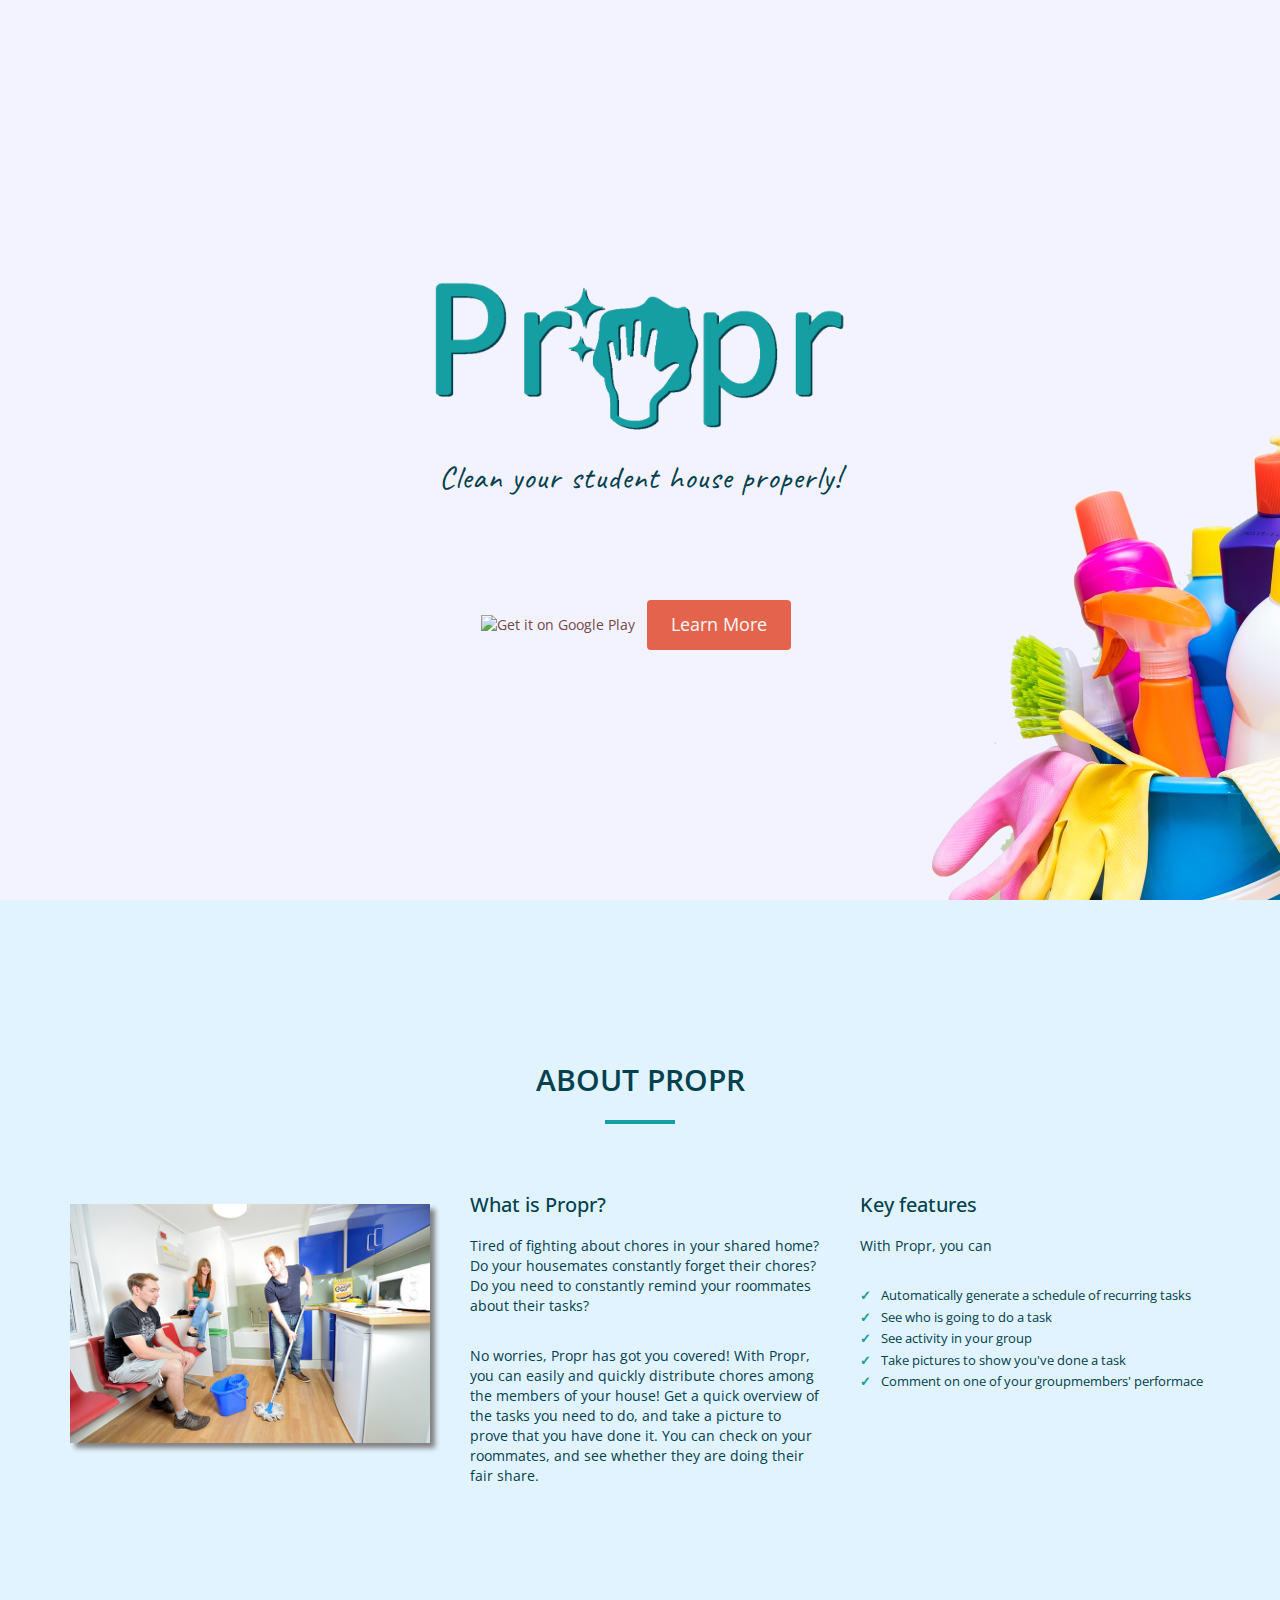
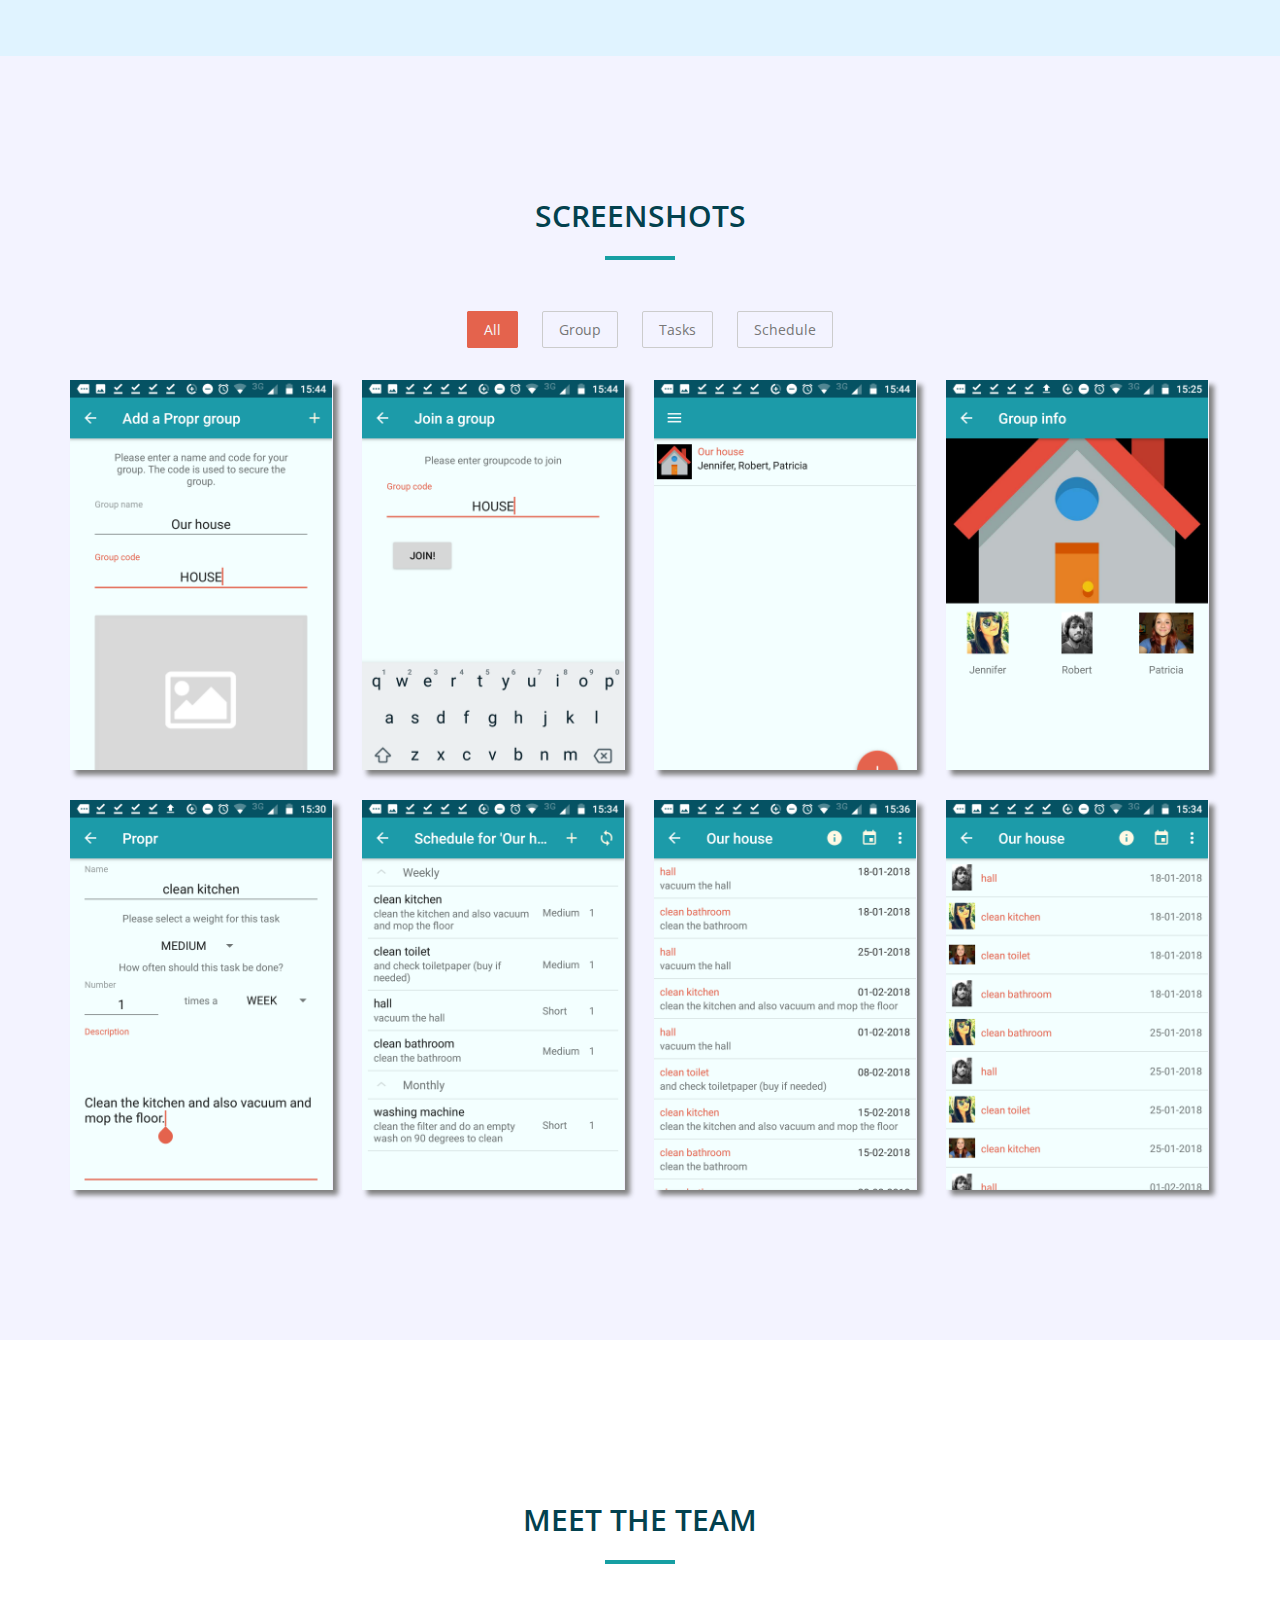
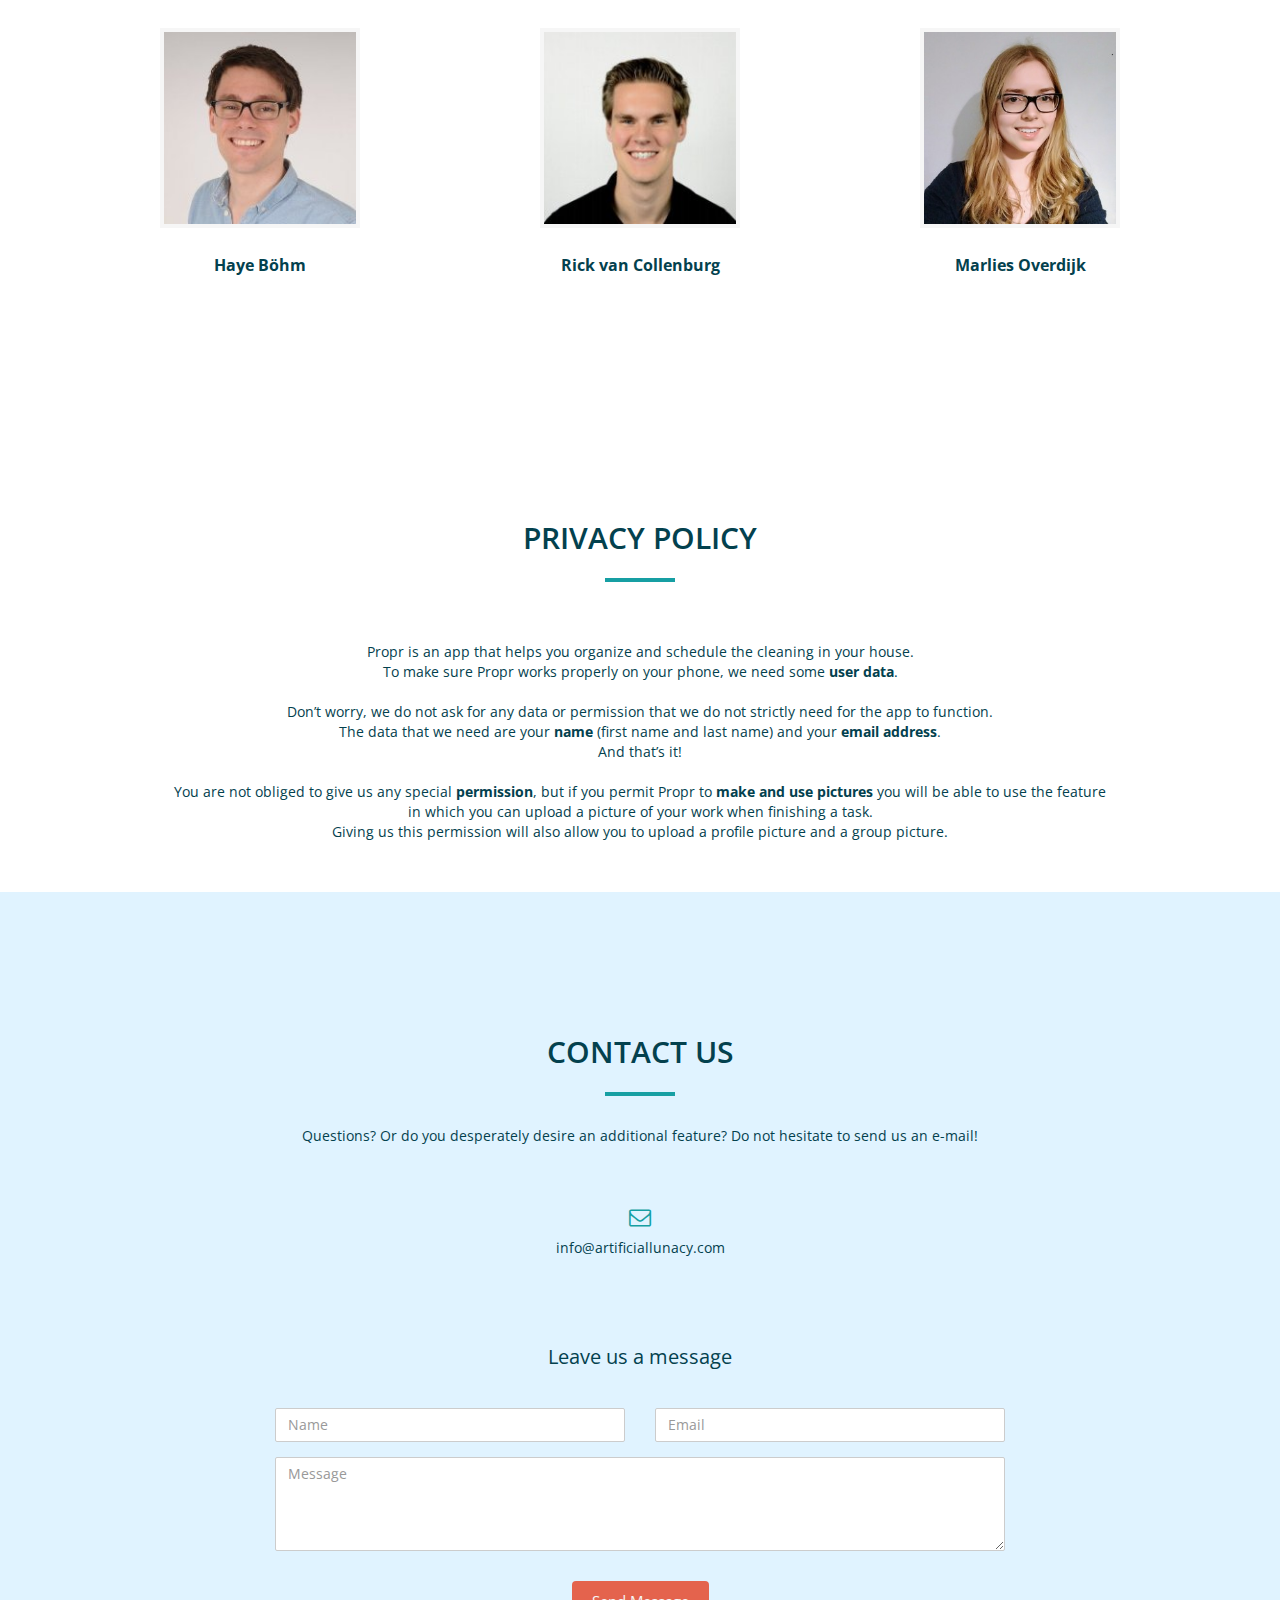
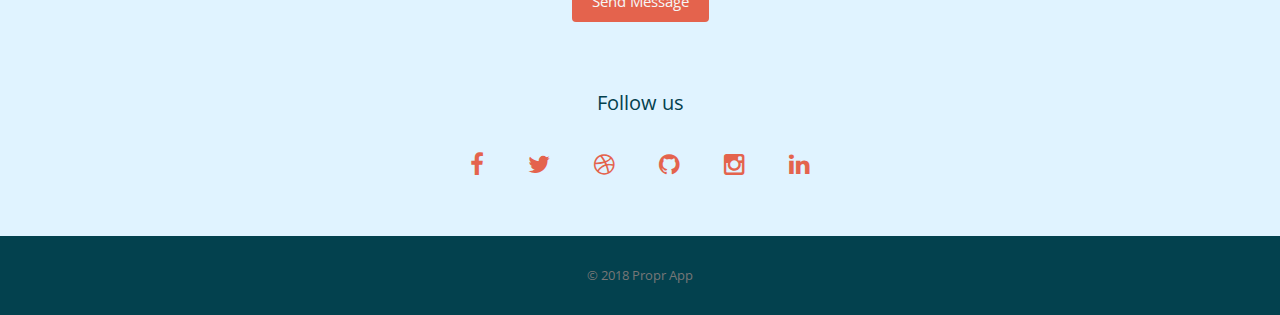
==== commit 346793e1: "images changed" ====
--- a/index.html
+++ b/index.html
@@ -83,7 +83,7 @@
       <hr>
     </div>
     <div class="row">
-      <div class="col-md-3"><img src="img/aboutblue.png" class="img-responsive"></div>
+      <div class="col-md-4"><img src="img/studentsclean.jpg" class="img-responsive"></div>
       <div class="col-md-4">
         <div class="about-text">
           <h4>What is Propr?</h4>
--- a/css/style.css
+++ b/css/style.css
@@ -262,40 +262,11 @@
 #about img {
 	margin-top: 20px;
 	box-shadow: 5px 5px 5px grey;
-	width: 220px;
+	width: 600px;
 }
 #about p {
 	margin-top: 20px;
 	margin-bottom: 30px;
-}
-/* Services Section (is now 'about Propr') */
-#services {
-	padding: 140px 0;
-	background: url(../img/services-bg.png);
-	background-size: cover;
-	background-attachment: fixed;
-}
-#services .service {
-	padding: 20px 10px;
-}
-#services h2 {
-	color: #03414E;
-}
-#services h3 {
-	font-size: 20px;
-	font-weight: 600;
-	color: #03414E;
-}
-#services p {
-	color: #03414E;
-}
-.space {
-	margin-top: 40px;
-}
-#services i.fa {
-	font-size: 36px;
-	color: #169FA3;
-	transition: all 0.5s;
 }
 /* Gallery Section (screenshots) */
 #works {
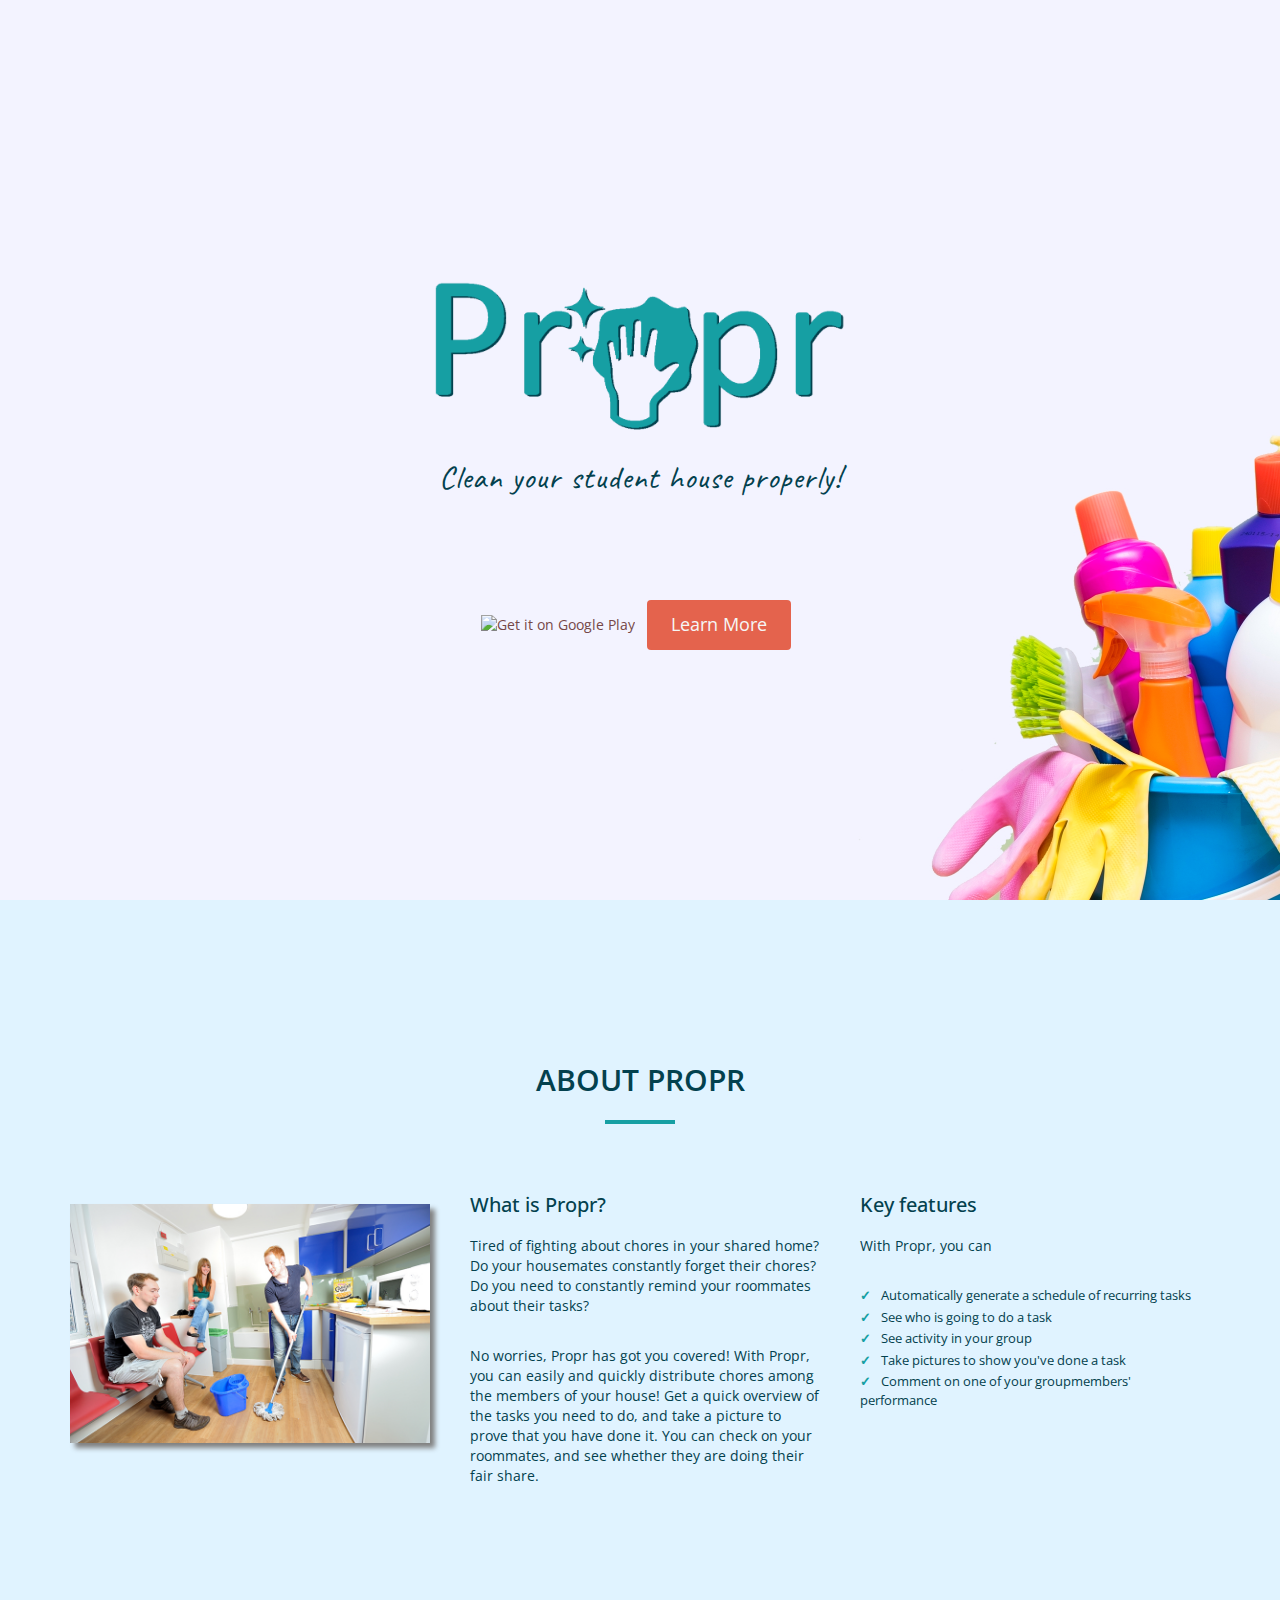
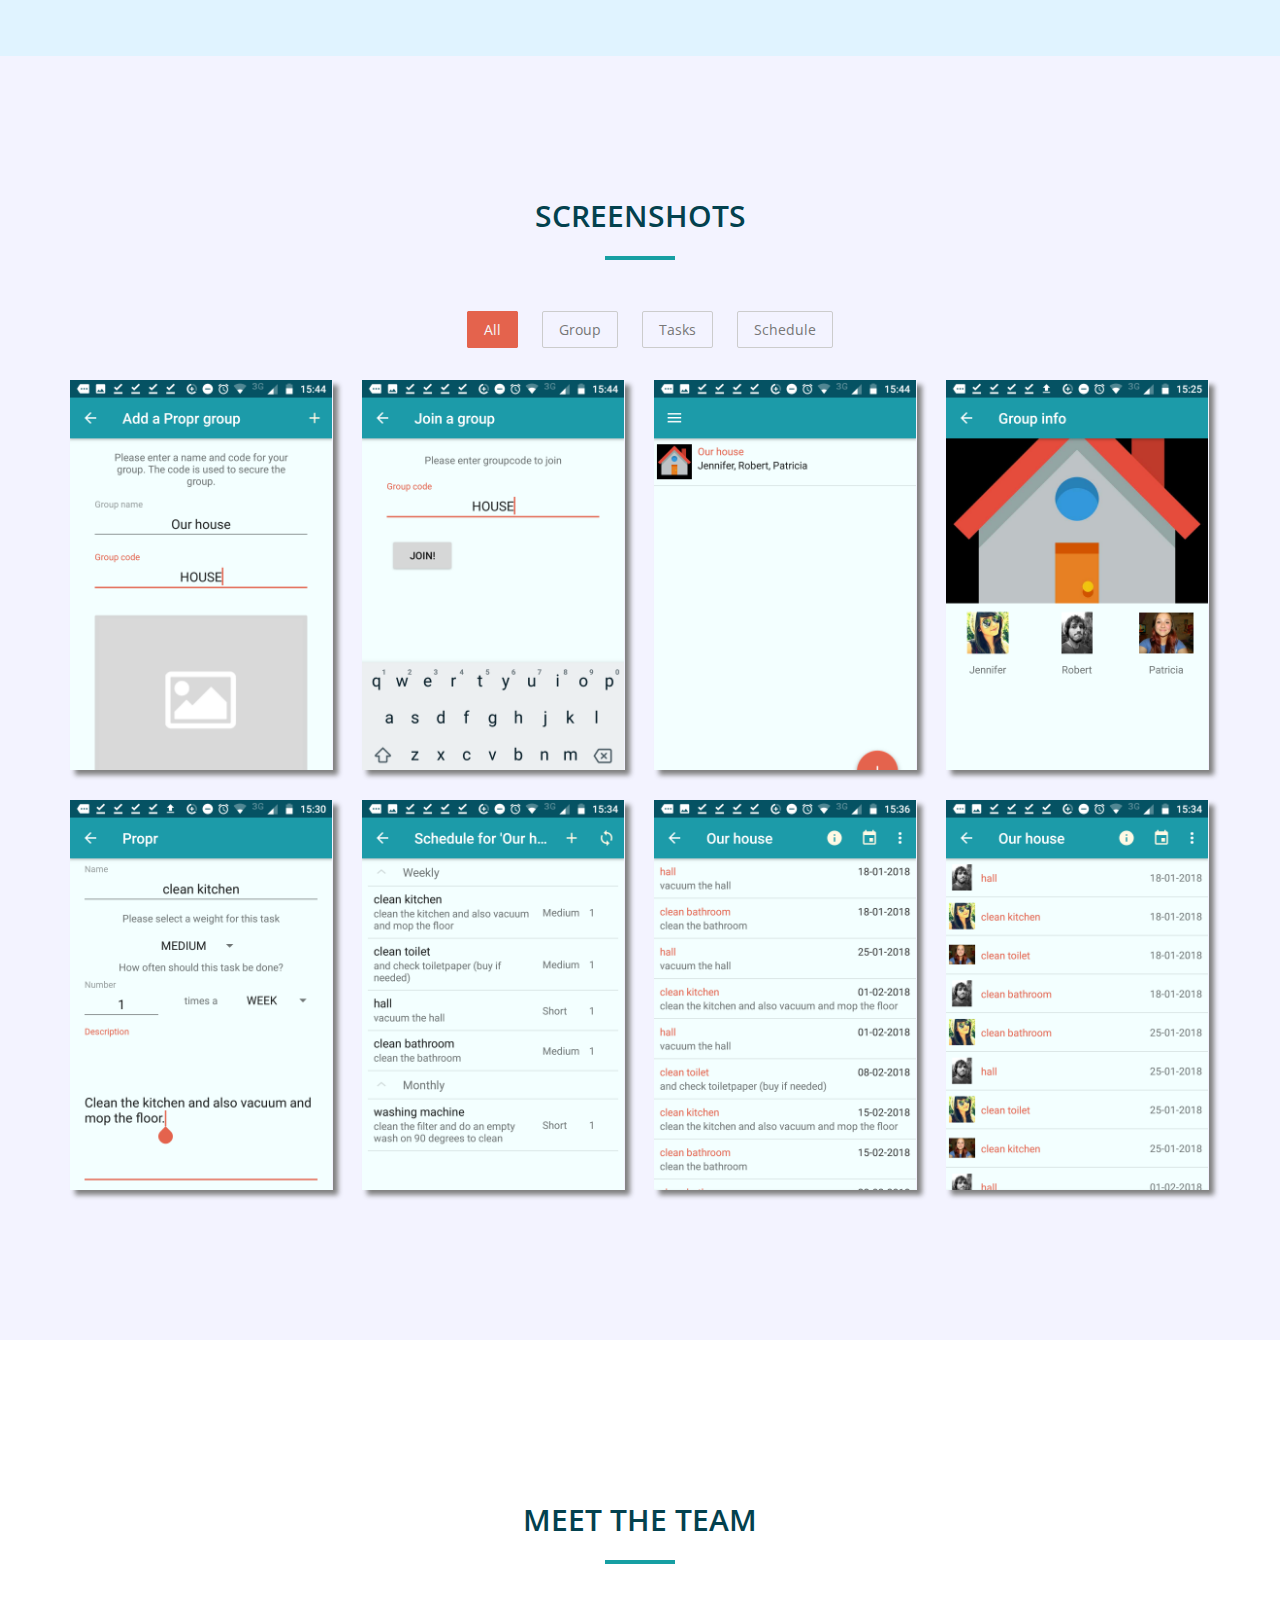
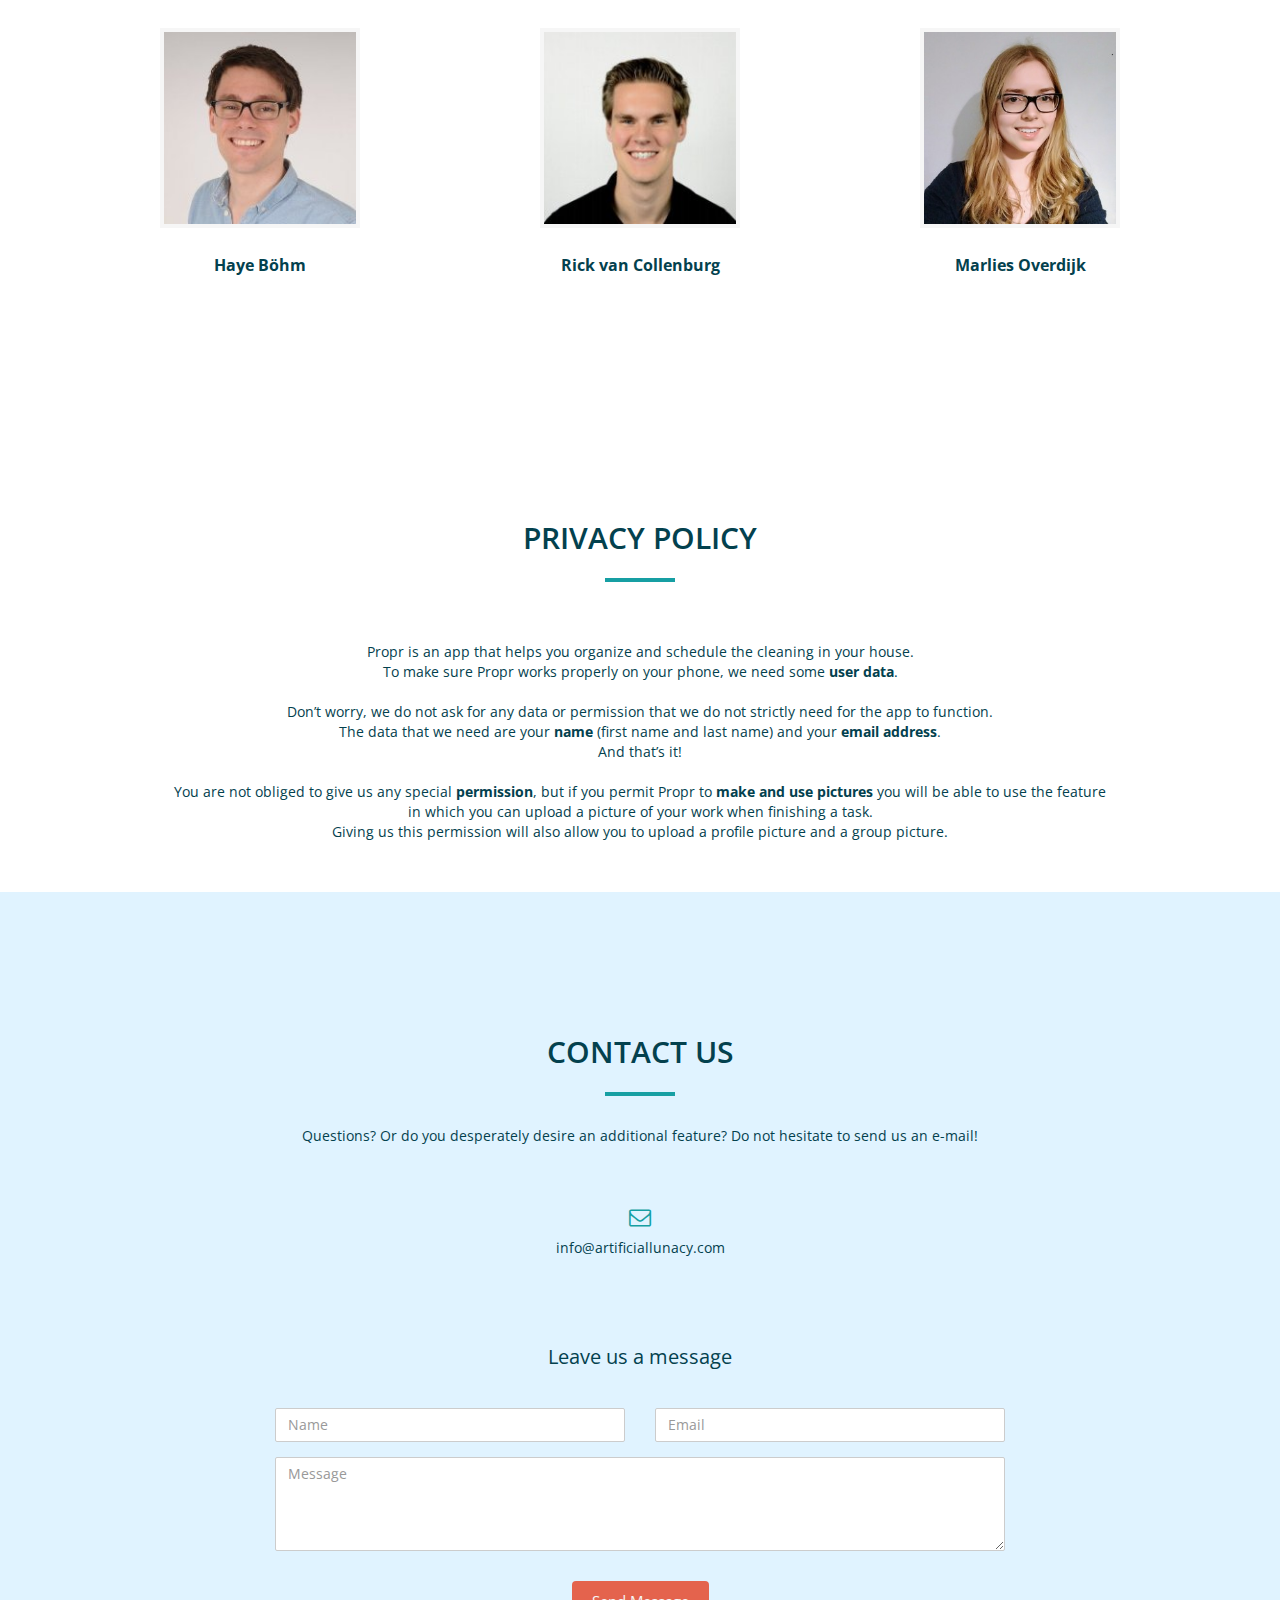
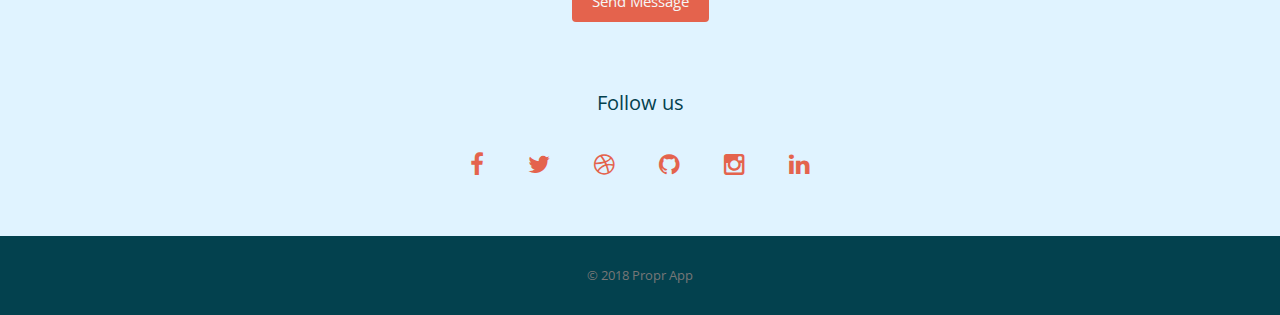
==== commit c55316a7: "typos" ====
--- a/index.html
+++ b/index.html
@@ -100,7 +100,7 @@
             <li>See who is going to do a task</li>
             <li>See activity in your group</li>
             <li>Take pictures to show you've done a task</li>
-            <li>Comment on one of your groupmembers' performace</li>
+            <li>Comment on one of your groupmembers' performance</li>
           </ul>
         </div>
       </div>
--- a/css/style.css
+++ b/css/style.css
@@ -171,7 +171,7 @@
 	text-align: center;
 	color: #03414E;
 	background: url(../img/intro-bglight.jpg) no-repeat center center fixed;
-	background-color: #000;
+	background-color: #e0f3ff;
 	-webkit-background-size: cover;
 	-moz-background-size: cover;
 	background-size: cover;
